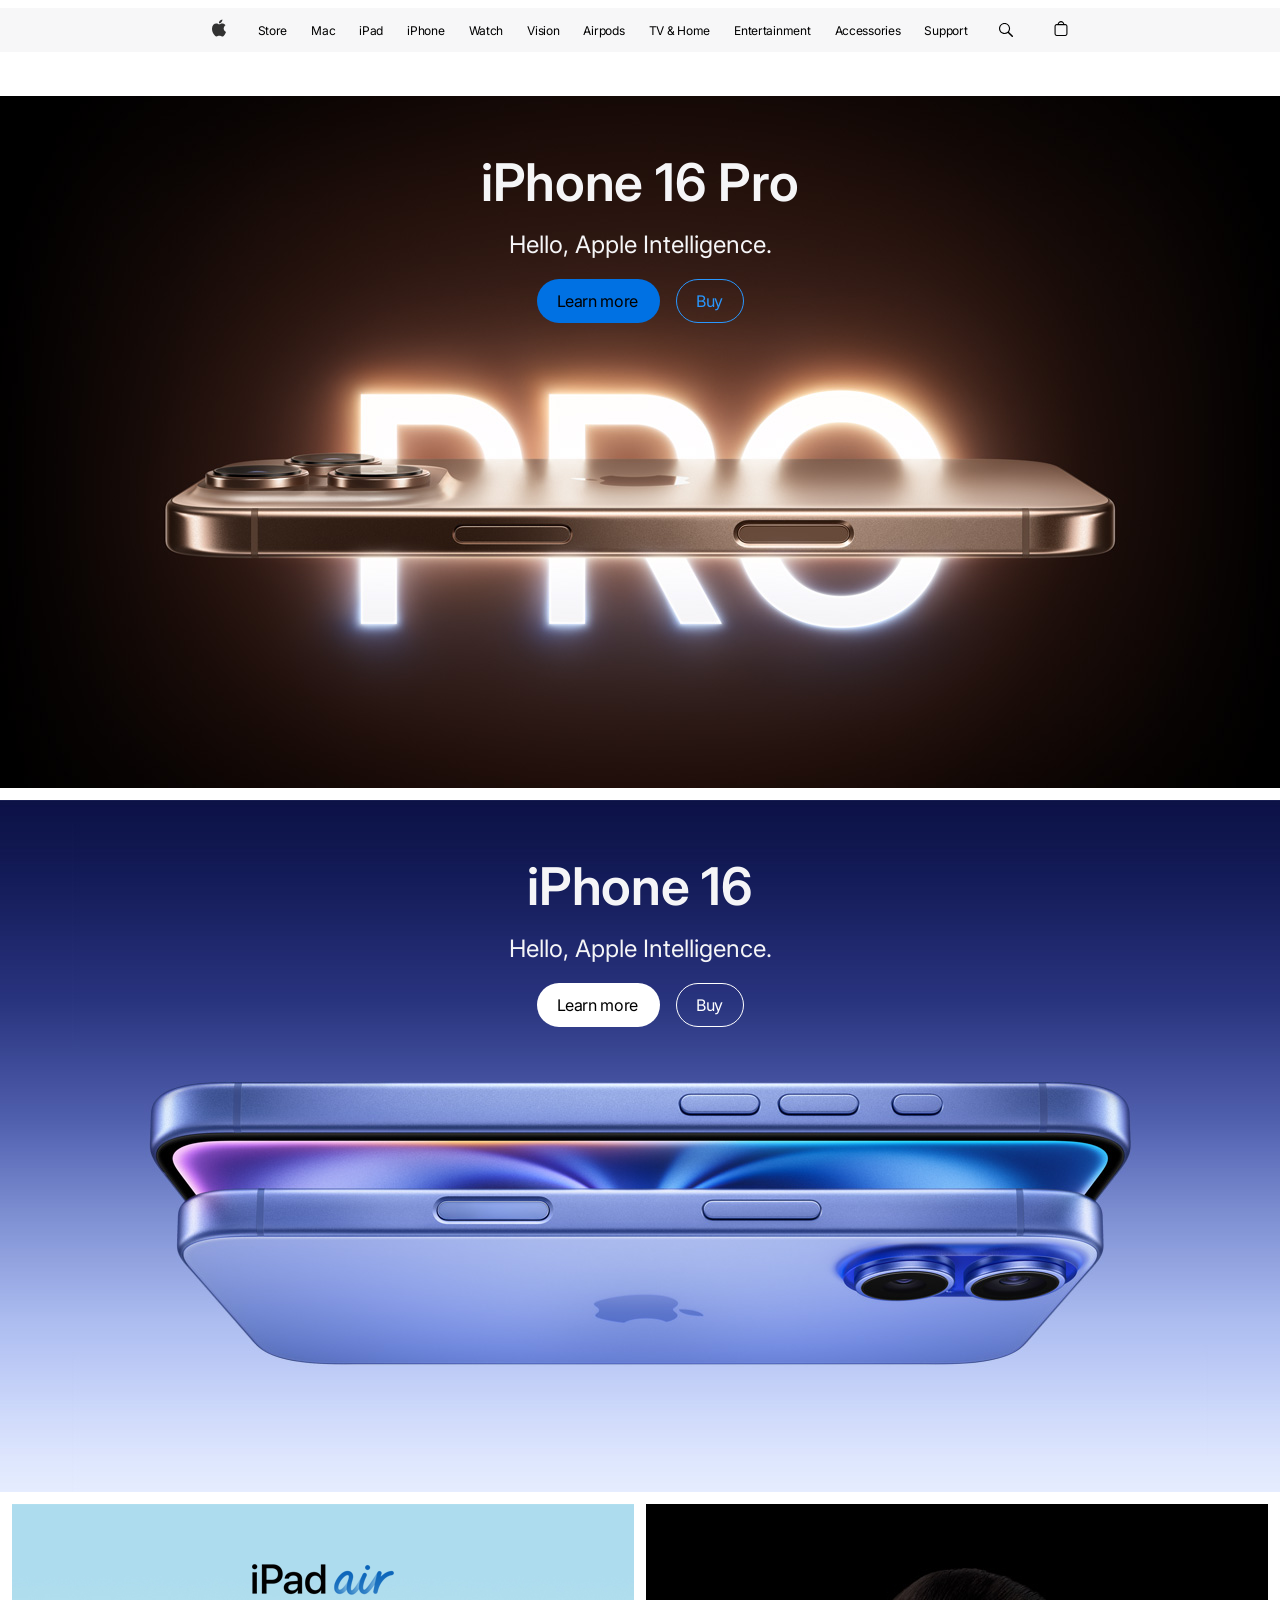
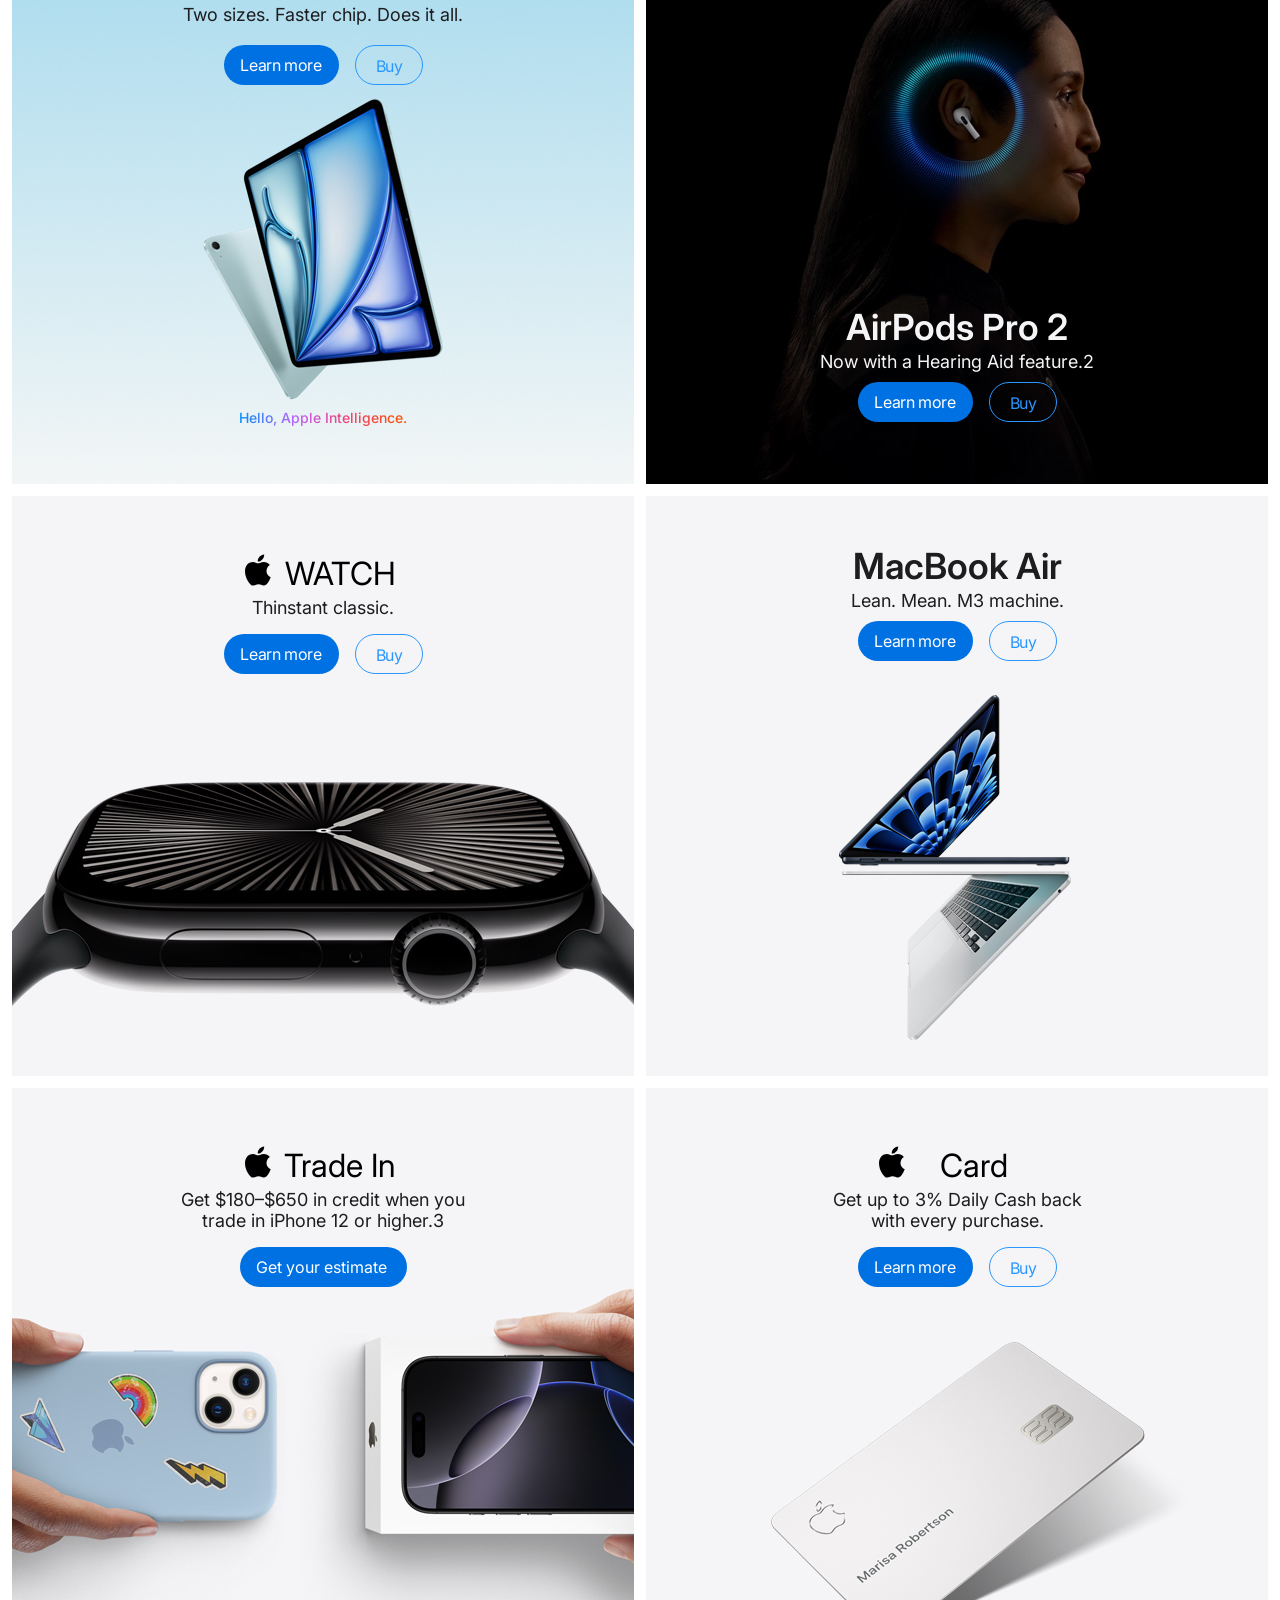
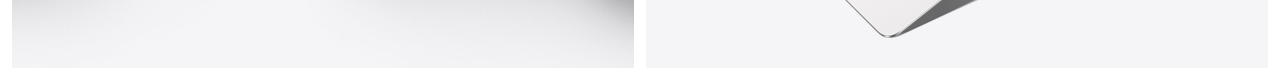
==== index.html @ c607c0bf "apple-part-done" ====
<!DOCTYPE html>
<html lang="en">
<head>
    <meta charset="UTF-8">
    <meta name="viewport" content="width=device-width, initial-scale=1.0">
    <link rel="stylesheet" href="index.css">
    <title>apple</title>
    
</head>
<body>
    <header class="header">
        <div class="apple_logo-container">
            <div class="apple_logo">
                <svg width="14" height="44" viewBox="0 0 13 16" fill="none" xmlns="http://www.w3.org/2000/svg">
<path d="M12.5589 5.4318C12.038 5.75071 11.6066 6.19655 11.3049 6.72761C11.0032 7.25867 10.8413 7.85759 10.8341 8.4683C10.8362 9.15565 11.0398 9.8273 11.4198 10.4001C11.7998 10.9728 12.3395 11.4215 12.972 11.6906C12.7226 12.4952 12.3536 13.2577 11.8772 13.9524C11.1956 14.9336 10.4829 15.9147 9.3985 15.9147C8.3141 15.9147 8.0352 15.2847 6.7855 15.2847C5.5668 15.2847 5.133 15.9354 4.1415 15.9354C3.15 15.9354 2.4581 15.0265 1.6628 13.9111C0.612269 12.3485 0.0349098 10.516 0 8.6335C0 5.5351 2.014 3.893 3.9969 3.893C5.0504 3.893 5.9283 4.5849 6.5893 4.5849C7.2193 4.5849 8.2005 3.8516 9.3985 3.8516C10.0145 3.83571 10.6249 3.97152 11.176 4.24708C11.7271 4.52264 12.202 4.92949 12.5589 5.4318ZM8.8305 2.54C9.3586 1.91876 9.65755 1.13513 9.6774 0.32C9.67829 0.212542 9.6679 0.105288 9.6464 0C8.73926 0.0886136 7.9004 0.520975 7.3019 1.2084C6.76871 1.80488 6.4585 2.56759 6.424 3.3669C6.4244 3.46411 6.43479 3.56102 6.455 3.6561C6.52652 3.66962 6.59912 3.67655 6.6719 3.6768C7.08997 3.64353 7.49692 3.5256 7.868 3.33018C8.23908 3.13475 8.56655 2.86591 8.8305 2.54Z" fill="black" fill-opacity="0.8"/>
</svg>  
            </div>
        </div>
        <div class="header_links">Store</div>
        <div class="header_links">Mac</div>
        <div class="header_links">iPad</div>
        <div class="header_links">iPhone</div>
        <div class="header_links">Watch</div>
        <div class="header_links">Vision</div>
        <div class="header_links">Airpods</div>
        <div class="header_links tv_and_home">TV & Home</div>
        <div class="header_links">Entertainment</div>
        <div class="header_links">Accessories</div>
        <div class="header_links">Support</div>
        <div class="search_bar-container">
            <svg viewBox="0 0 15 15" class="search-icon" xmlns="http://www.w3.org/2000/svg">
  <path 
    d="M13.848 12.752L9.978 8.882C10.679 7.953 11.1 6.801 11.1 5.55C11.1 2.49 8.611 0 5.55 0C2.49 0 0 2.49 0 5.55C0 8.611 2.49 11.1 5.55 11.1C6.801 11.1 7.953 10.679 8.882 9.978L12.752 13.848C12.903 13.999 13.102 14.076 13.3 14.076C13.498 14.076 13.696 14 13.848 13.848C14.151 13.545 14.151 13.055 13.848 12.752ZM1.1 5.55C1.1 3.096 3.097 1.1 5.55 1.1C8.004 1.1 10 3.097 10 5.55C10 8.003 8.004 10 5.55 10C3.096 10 1.1 8.004 1.1 5.55Z" 
    fill="currentColor"
  />
</svg>



        </div>
        <div class="shopping_bag-container">
            <svg viewBox="0 0 30 44" class="bag-icon" xmlns="http://www.w3.org/2000/svg">
  <path 
    d="M19.3538 16.0283H18.3333C18.2239 15.2173 17.8275 14.4723 17.2161 13.9284C16.6046 13.3845 15.8185 13.0776 15.0003 13.0635C14.182 13.0776 13.3959 13.3845 12.7845 13.9284C12.173 14.4723 11.7767 15.2173 11.6673 16.0283H10.6473C10.0861 16.0286 9.54793 16.2517 9.15102 16.6485C8.75411 17.0452 8.53086 17.5833 8.53027 18.1445V25.86C8.53078 26.4211 8.75388 26.9591 9.15062 27.356C9.54736 27.7528 10.0853 27.976 10.6465 27.9767H19.3535C19.9147 27.9762 20.4528 27.753 20.8497 27.3562C21.2466 26.9593 21.4698 26.4212 21.4703 25.86V18.1445C21.4697 17.5834 21.2465 17.0454 20.8497 16.6486C20.4529 16.2519 19.9149 16.0288 19.3538 16.0283ZM15.0003 14.1631C15.5277 14.1745 16.0354 14.3656 16.4395 14.7048C16.8435 15.0439 17.1198 15.5108 17.2225 16.0283H12.7781C12.8808 15.5108 13.157 15.0439 13.5611 14.7048C13.9652 14.3656 14.4729 14.1745 15.0003 14.1631ZM20.3703 25.86C20.37 26.1296 20.2628 26.388 20.0722 26.5787C19.8817 26.7693 19.6233 26.8767 19.3537 26.8771H10.6468C10.3772 26.8766 10.1188 26.7693 9.92828 26.5786C9.73773 26.388 9.63056 26.1295 9.63027 25.86V18.1445C9.63059 17.875 9.7378 17.6166 9.92838 17.426C10.119 17.2354 10.3774 17.1282 10.6469 17.1279H19.3539C19.6234 17.1282 19.8817 17.2355 20.0722 17.4261C20.2628 17.6166 20.37 17.875 20.3703 18.1445V25.86Z" 
    fill="currentColor"
  />
</svg>


        </div>
        
    </header>
    <div class="main">
        <div class="banner iphone16pro-container">
            <div class="iphone16pro"></div>
            <div class="iphone16pro_texts">
                <div class="iphone16pro-text1 phone">iPhone 16 Pro</div>
                <div class="iphone16pro-text2 hello">Hello, Apple Intelligence.</div>
                <div class="iphone16pro-buttons learn-buy">
                    <div class="iphone16pro-buttons-1 learn_more">Learn more</div>
                    <div class="iphone16pro-buttons-2 buy">Buy</div>
                </div>
            </div>
        </div>
        <div class="banner iphone16-container">
            <div class="iphone16pro"></div>
            <div class="iphone16pro_texts">
                <div class="iphone16-text1 phone">iPhone 16</div>
                <div class="iphone16-text2 hello">Hello, Apple Intelligence.</div>
                <div class="iphone16-buttons learn-buy">
                    <div class="iphone16-buttons-1 learn_more">Learn more</div>
                    <div class="iphone16-buttons-2 buy">Buy</div>
                </div>
            </div>
        </div>
        <div class="products-container">
            <div class="products ipad">
                <img src="ipad-air.png" alt="iPad-air-text" class="ipad_text_pic">
                <div class="ipad_text-1">Two sizes. Faster chip. Does it all.</div>
                <div class="button-container ipad-buttons">
                    <div class="learn_more-2">Learn more</div>
                    <div class="buy-2">Buy</div>
                </div>
                <div class="gradient-text">Hello, Apple Intelligence.</div>
            </div>
            <div class="products airpods">
                <div class="airpods-text-1">AirPods Pro 2</div>
                <div class="airpods-text-2">Now with a Hearing Aid feature.2</div>
                <div class="button-container airpods-buttons">
                    <div class="learn_more-2">Learn more</div>
                    <div class="buy-2">Buy</div>
                </div>
            </div>
            <div class="products watch">
                <div class="watch-text_box">
                    
                    <div class="apple-and-watch">
                        <svg viewBox="0 0 27 32" class="big-apple-icon" xmlns="http://www.w3.org/2000/svg">
  <path 
    d="M25.5137 10.9076C24.4555 11.548 23.579 12.4433 22.9662 13.5098C22.3534 14.5762 22.0243 15.7789 22.0097 17.0053C22.0139 18.3855 22.4276 19.7343 23.1996 20.8844C23.9716 22.0346 25.068 22.9357 26.3529 23.476C25.8463 25.0917 25.0965 26.6228 24.1288 28.0179C22.7441 29.9883 21.2963 31.9584 19.0933 31.9584C16.8903 31.9584 16.3237 30.6933 13.7849 30.6933C11.3091 30.6933 10.4278 32 8.41356 32C6.3993 32 4.99369 30.1748 3.37802 27.935C1.24384 24.7972 0.0709201 21.1174 0 17.337C0 11.1151 4.09149 7.81756 8.1198 7.81756C10.26 7.81756 12.0435 9.20697 13.3863 9.20697C14.6662 9.20697 16.6595 7.73443 19.0933 7.73443C20.3446 7.70252 21.5847 7.97524 22.7043 8.5286C23.824 9.08195 24.7887 9.89895 25.5137 10.9076ZM17.9394 5.10059C19.0122 3.85308 19.6195 2.27946 19.6599 0.642594C19.6617 0.426807 19.6406 0.211429 19.5969 0C17.754 0.177946 16.0499 1.04617 14.834 2.4266C13.7508 3.6244 13.1206 5.156 13.0505 6.7611C13.0513 6.9563 13.0724 7.1509 13.1135 7.34184C13.2588 7.36899 13.4063 7.3829 13.5541 7.38341C14.4035 7.31661 15.2302 7.07979 15.984 6.68736C16.7379 6.29492 17.4031 5.75506 17.9394 5.10059Z" 
    fill="currentColor"
  />
</svg>
                        <div class="big-watch-text">WATCH</div>
                    </div>
                    <div class="watch-text"></div>
                    <div class="ipad_text-1 watch-text-thinstant">Thinstant classic.</div>
                    <div class="button-container watch-buttons">
                        <div class="learn_more-2">Learn more</div>
                        <div class="buy-2">Buy</div>
                    </div>
                </div>
            </div>
            <div class="products mac">
                <div class="mac-big-text">MacBook Air</div>
                <div class="ipad_text-1 mac-text-lean">Lean. Mean. M3 machine.</div>
                <div class="button-container mac-buttons">
                    <div class="learn_more-2">Learn more</div>
                    <div class="buy-2">Buy</div>
                </div>
            </div>
            <div class="products trade">

                <div class="apple-and-watch tradein-logotext-margin">
                    <svg viewBox="0 0 27 32" class="big-apple-icon" xmlns="http://www.w3.org/2000/svg">
  <path 
    d="M25.5137 10.9076C24.4555 11.548 23.579 12.4433 22.9662 13.5098C22.3534 14.5762 22.0243 15.7789 22.0097 17.0053C22.0139 18.3855 22.4276 19.7343 23.1996 20.8844C23.9716 22.0346 25.068 22.9357 26.3529 23.476C25.8463 25.0917 25.0965 26.6228 24.1288 28.0179C22.7441 29.9883 21.2963 31.9584 19.0933 31.9584C16.8903 31.9584 16.3237 30.6933 13.7849 30.6933C11.3091 30.6933 10.4278 32 8.41356 32C6.3993 32 4.99369 30.1748 3.37802 27.935C1.24384 24.7972 0.0709201 21.1174 0 17.337C0 11.1151 4.09149 7.81756 8.1198 7.81756C10.26 7.81756 12.0435 9.20697 13.3863 9.20697C14.6662 9.20697 16.6595 7.73443 19.0933 7.73443C20.3446 7.70252 21.5847 7.97524 22.7043 8.5286C23.824 9.08195 24.7887 9.89895 25.5137 10.9076ZM17.9394 5.10059C19.0122 3.85308 19.6195 2.27946 19.6599 0.642594C19.6617 0.426807 19.6406 0.211429 19.5969 0C17.754 0.177946 16.0499 1.04617 14.834 2.4266C13.7508 3.6244 13.1206 5.156 13.0505 6.7611C13.0513 6.9563 13.0724 7.1509 13.1135 7.34184C13.2588 7.36899 13.4063 7.3829 13.5541 7.38341C14.4035 7.31661 15.2302 7.07979 15.984 6.68736C16.7379 6.29492 17.4031 5.75506 17.9394 5.10059Z" 
    fill="currentColor"
  />
</svg>
                    <div class="big-watch-text">Trade In</div>
                </div>
                <div class="ipad_text-1 trade-text-margin">Get $180–$650 in credit when you trade in iPhone 12 or higher.3</div>
                <div class="trade-button">Get your estimate</div>
            </div>
            <div class="products card">

                <div class="apple-and-watch card-logotext-margin">
                    <svg viewBox="0 0 27 32" class="big-apple-icon" xmlns="http://www.w3.org/2000/svg">
  <path 
    d="M25.5137 10.9076C24.4555 11.548 23.579 12.4433 22.9662 13.5098C22.3534 14.5762 22.0243 15.7789 22.0097 17.0053C22.0139 18.3855 22.4276 19.7343 23.1996 20.8844C23.9716 22.0346 25.068 22.9357 26.3529 23.476C25.8463 25.0917 25.0965 26.6228 24.1288 28.0179C22.7441 29.9883 21.2963 31.9584 19.0933 31.9584C16.8903 31.9584 16.3237 30.6933 13.7849 30.6933C11.3091 30.6933 10.4278 32 8.41356 32C6.3993 32 4.99369 30.1748 3.37802 27.935C1.24384 24.7972 0.0709201 21.1174 0 17.337C0 11.1151 4.09149 7.81756 8.1198 7.81756C10.26 7.81756 12.0435 9.20697 13.3863 9.20697C14.6662 9.20697 16.6595 7.73443 19.0933 7.73443C20.3446 7.70252 21.5847 7.97524 22.7043 8.5286C23.824 9.08195 24.7887 9.89895 25.5137 10.9076ZM17.9394 5.10059C19.0122 3.85308 19.6195 2.27946 19.6599 0.642594C19.6617 0.426807 19.6406 0.211429 19.5969 0C17.754 0.177946 16.0499 1.04617 14.834 2.4266C13.7508 3.6244 13.1206 5.156 13.0505 6.7611C13.0513 6.9563 13.0724 7.1509 13.1135 7.34184C13.2588 7.36899 13.4063 7.3829 13.5541 7.38341C14.4035 7.31661 15.2302 7.07979 15.984 6.68736C16.7379 6.29492 17.4031 5.75506 17.9394 5.10059Z" 
    fill="currentColor"
  />
</svg>
                    <div class="big-watch-text">Card</div>
                </div>

                <div class="ipad_text-1 card-text-margin">Get up to 3% Daily Cash back
with every purchase.</div>
                
                <div class="button-container card-buttons">
                    <div class="learn_more-2">Learn more</div>
                    <div class="buy-2">Buy</div>
                </div>


            </div>
        <div>
    </div>


                
                
</body>
---- index.css ----
@import url('https://fonts.googleapis.com/css2?family=Inter:ital,opsz,wght@0,14..32,100..900;1,14..32,100..900&display=swap');

*{
    margin: 0;
    padding: 0;
    box-sizing: border-box;
}
body{
    display: flex;
    flex-direction: column;
    background-color: white;
}
.header{
    display: flex;
    align-items: center;
    justify-content: center;
    width: 100%;
    height: 44px;
    gap: 24px;
    margin-top: 8px;
    background-color: #F5F5F7CC;
}
.header_links{
    width: fit-content;
    height: fit-content;
    font-family: "Inter", sans-serif;
    font-weight: 400;
    font-size: 12px;
    letter-spacing: -0.28px;
    color: black;
}
.apple_logo-container{
    display: flex;
    justify-content: center;
    width: 30px;
}
.tv_and_home{
    min-width: 61.61px;
}
.search_bar-container{
    display: flex;
    align-items: center;
    justify-content: center;
    width: 31px;
    height: 44px;
}
.bag-icon{
  width: 30px;
  height: 44px;
  color: #000000; 
}
.shopping_bag-container{
    width: 30px;
    height: 44px;
}
.search-icon{
    width: 15px;
    height: 15px;
}
.main{
    display: flex;
    flex-direction: column;
    width: 100%;
    height: fit-content;
    margin-top: 44px;
    gap: 12px;
}
.banner{
    display: flex;
    justify-content: center;
    width: 100%;
    height: 692px;
    background-repeat: no-repeat;
    background-size: cover;
    background-position: center;
}
.iphone16pro-container{

    background-image: url(iphone16pro.jpg);
}
.iphone16-container{
    background-image: url(iphone16.jpg);
}
.iphone16pro_texts{
    display: flex;
    flex-direction: column;
    align-items: center;
    width: 405px;
    height: fit-content;
    margin-top: 55px;
    z-index: 3;
}
.phone{
    font-family: "Inter", sans-serif;
    font-weight: 600;
    font-size: 52px;
    letter-spacing: -0.28px;
    color: #F5F5F7;
    margin-bottom: 16px;
}
.hello{
    font-family: "Inter", sans-serif;
    font-weight: 400;
    font-size: 24px;
    color: #F5F5F7;
    margin-bottom: 20px;
}
.learn-buy{
    display: flex;
    align-items: center;
    justify-content: center;
    gap: 16px;
}
.learn_more{
    display: flex;
    width: 123px;
    height: 44px;
    border-radius: 999px;
    padding: 12px 20px;
    font-family: "Inter", sans-serif;
    font-weight: 400;
    font-size: 16px;
    letter-spacing: -0.37px;
}
.iphone16pro-buttons-1{
    background-color: #0071E3;
    color: #000000;
}
.iphone16-buttons-1{
    background-color: #FFFFFF;
    color: #000000;
}
.buy{
    display: flex;
    justify-content: center;
    align-items: center;
    width: 68px;
    height: 44px;
    border-radius: 999px;
    padding: 12px 20px;
    font-family: "Inter", sans-serif;
    font-weight: 400;
    font-size: 16px;
    letter-spacing: -0.37px;
}
.iphone16pro-buttons-2{
    border: 1px solid #2997FF;
    color: #2997FF;
}
.iphone16-buttons-2{
    border: 1px solid #FFFFFF;
    color: #FFFFFF;
}
.products-container{
    display: grid;
    grid-template-columns: repeat(2, 1fr);
    width: 100%;
    padding: 0px 12px;
    gap: 12px;
}
.products{
    display: flex;
    text-align: center;
    flex-direction: column;
    align-items: center;
    overflow: hidden;
    min-height: 580px;
}
.button-container{
    display: flex;
    width: fit-content;
    height: fit-content;
    gap: 16px;
}
.learn_more-2{
    width: 115px;
    height: 40px;
    border-radius: 999px;
    padding: 10px 16px;
    background-color: #0071E3;
    font-family: "Inter", sans-serif;
    font-weight: 400;
    font-size: 16px;
    letter-spacing: -0.37px;
    color: #FFFFFF;
}
.buy-2{
    width: 68px;
    height: 40px;
    border-radius: 999px;
    padding: 10px 20px;
    border: 1px solid #2997FF;
    font-family: "Inter", sans-serif;
    font-weight: 400;
    font-size: 16px;
    letter-spacing: -0.37px;
    color: #2997FF;
}
.ipad_text_pic{
    width: fit-content;
    height: 33px;
    margin-top: 58px;
}
.ipad_text-1{
    font-family: "Inter", sans-serif;
    font-weight: 400;
    font-size: 18px;
    color: #1D1D1F;
    margin-top: 9px;
}
.ipad-buttons{
    margin-top: 20px;
}
.gradient-text{
    margin-top: 324px;
    font-family: "Inter", sans-serif;
    font-weight: 500;
    font-size: 14px;
    background: linear-gradient(to right, #0090F7, #BA62FC, #F2416B, #F55600);
    background-clip: text;
    color: transparent;
}
.airpods-text-1{
    font-family: "Inter", sans-serif;
    font-weight: 600;
    font-size: 36px;
    color: #F5F5F7;
    margin-top: 401px;
}
.airpods-text-2{
    font-family: "Inter", sans-serif;
    font-weight: 400;
    font-size: 18px;
    color: #F5F5F7;
    margin-top: 2px;
}
.airpods-buttons{
    margin-top: 10px;
}
.watch-text_box{
    display: flex;
    align-items: center;
    flex-direction: column;
    margin-top: 58px;
}
.apple-and-watch{
    display: flex;
    justify-content: center;
    gap: 8px;
}
.big-apple-icon{
    width: 26.35px;
    height: 32px;
}
.big-watch-text{
    font-family: "Inter", sans-serif;
    width: 121px;
    height: 39px;
    font-weight: 700px;
    font-size: 32px;
    color: #000000;
}
.watch-text-thinstant{
    margin-top: 4px;
}
.watch-buttons{
    margin-top: 16px;
}
.mac-big-text{
    font-family: "Inter", sans-serif;
    font-weight: 600;
    font-size: 36px;
    color: #1D1D1F;
    margin-top: 48px;
}
.mac-text-lean{
    margin-top: 2px;
}
.mac-buttons{
    margin-top: 10px;
}
.tradein-logotext-margin{
    margin-top: 58.42px;
}
.trade-text-margin{
    margin-top: 4px;
    max-width: 322px;
}
.trade-button{
    margin-top: 16px;
    display: flex;
    width: 167px;
    height: 40px;
    border-radius: 999px;
    padding: 10px 16px;
    background-color: #0071E3;
    font-family: "Inter", sans-serif;
    font-weight: 400;
    font-size: 16px;
    color: #FFFFFF;
}
.card-logotext-margin{
    margin-top: 58px;
}
.card-text-margin{
    margin-top: 4px;
    max-width: 280px;
}
.card-buttons{
    margin-top: 16px;
}
.ipad{
    background-image: url(ipad-backgroud.jpg);
    background-repeat: no-repeat;
    background-size: cover;
    background-position: center;
}
.airpods{
    background-image: url(airpods.jpg);
    background-repeat: no-repeat;
    background-size: cover;
    background-position: center;
}
.watch{
    background-image: url(watch.jpg);
    background-repeat: no-repeat;
    background-size: cover;
    background-position: center;
}
.mac{
    background-image: url(macbook.jpg);
    background-repeat: no-repeat;
    background-size: cover;
    background-position: center;
}
.trade{

    background-image: url(trade.jpg);
    background-repeat: no-repeat;
    background-size: cover;
    background-position: center;
}
.card{
    background-image: url(card.jpg);
    background-repeat: no-repeat;
    background-size: cover;
    background-position: center;
}
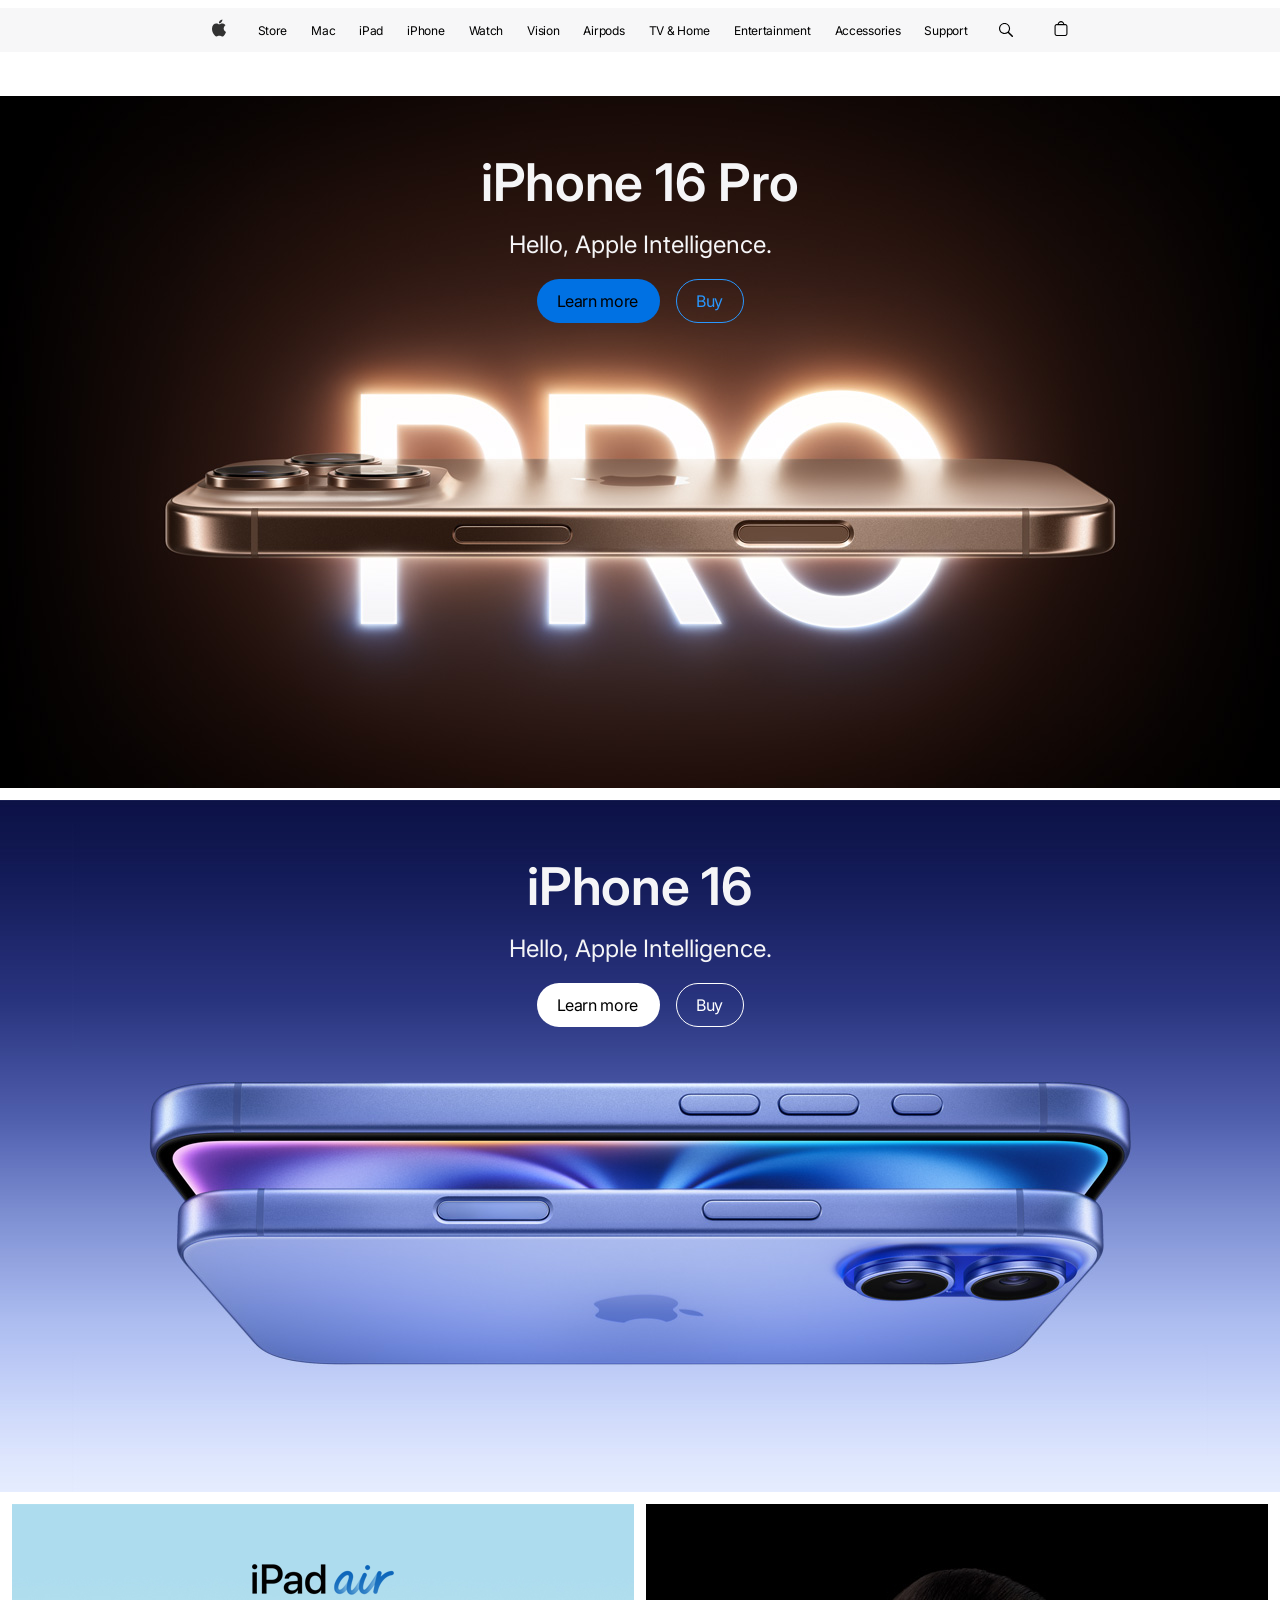
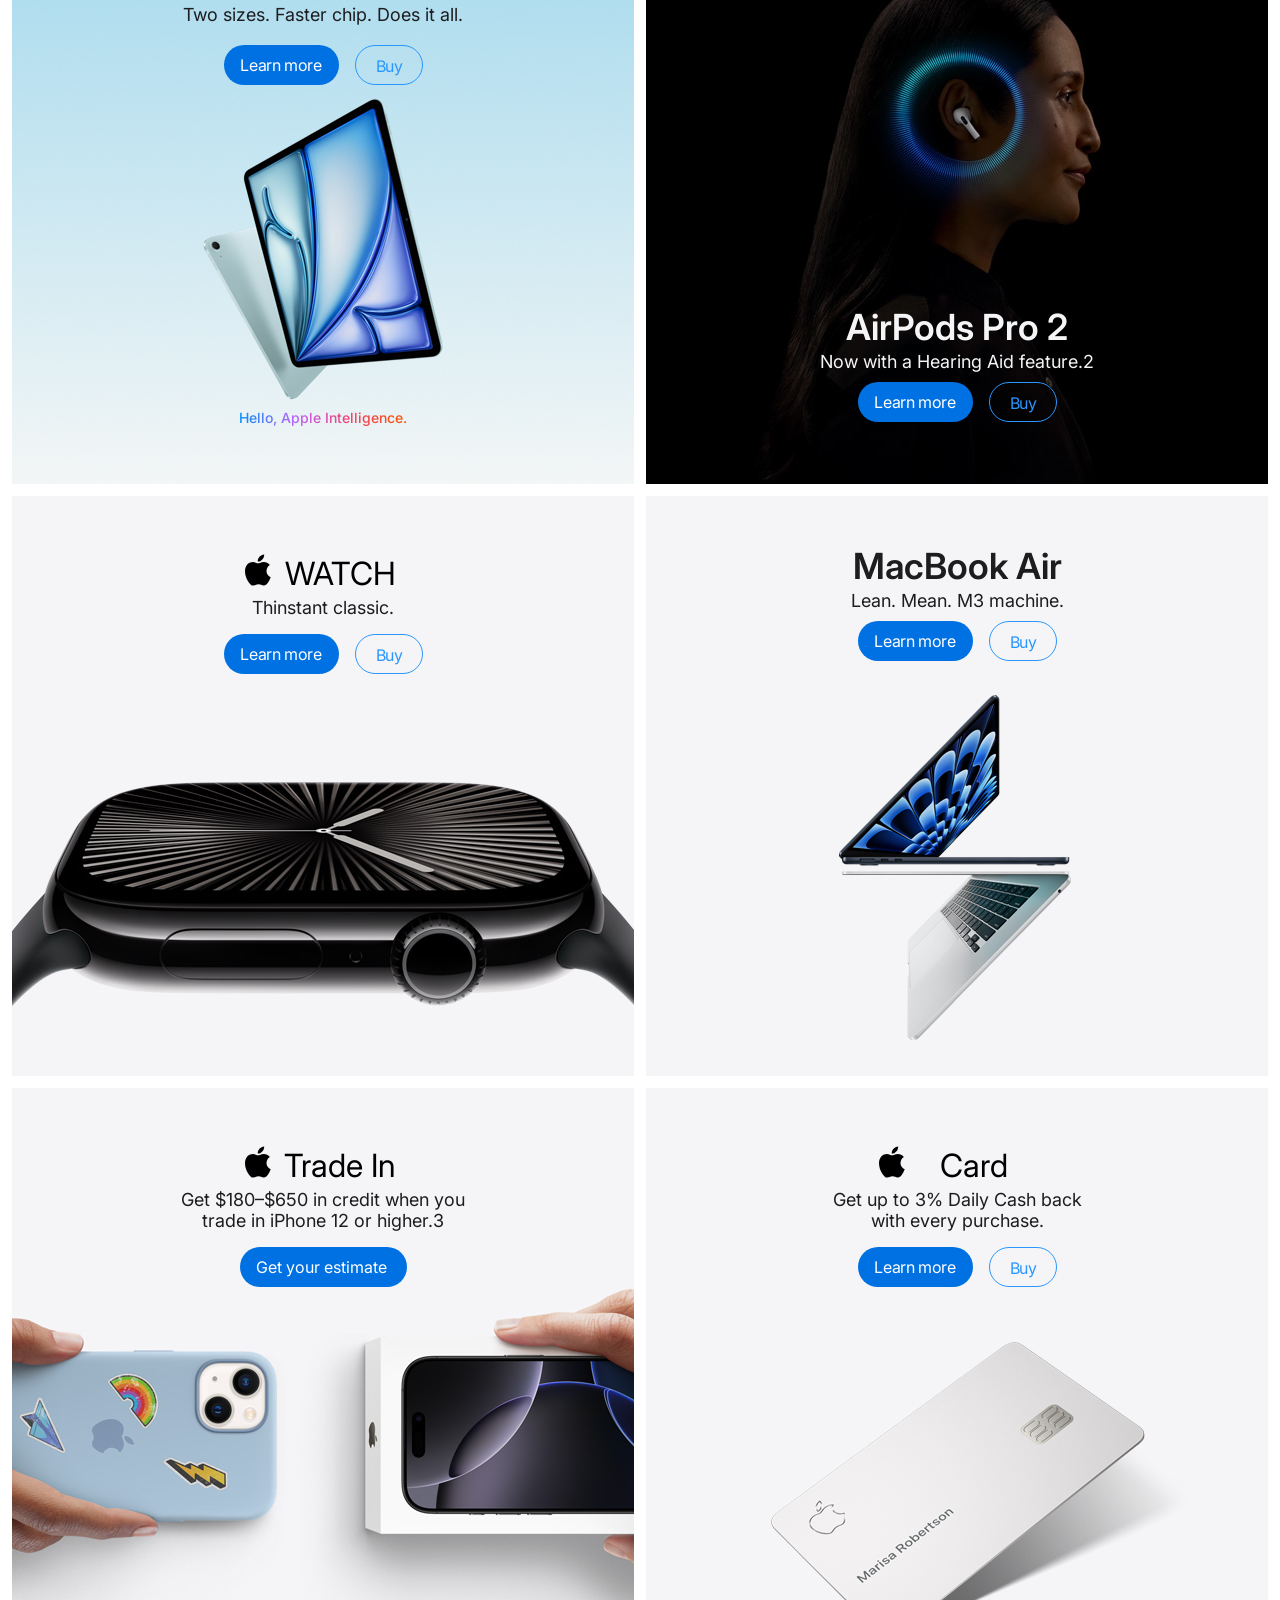
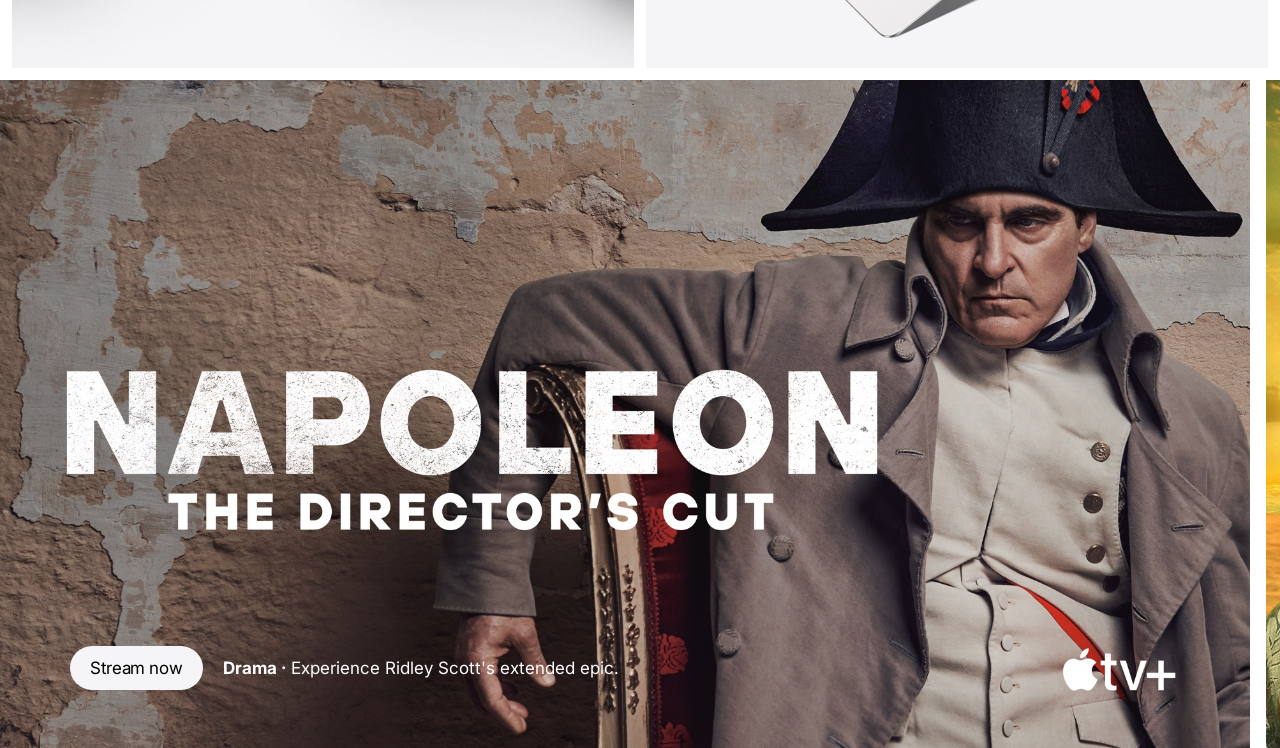
==== commit 09e98461: "apple" ====
--- a/index.html
+++ b/index.html
@@ -155,10 +155,95 @@
 
 
             </div>
-        <div>
-    </div>
-
-
-                
+        </div>
+
+
+
+        <div class="carousels-container">
+            <div class="carousels-1">
+                <div class="carousel-1-container">
+                    <div class="img-items img_1">
+                        <div class="steam-text-container">
+                            <div class="steam_now-button">Stream now</div>
+                            <div class="steam-text1"><span>Drama ·</span> Experience Ridley Scott's extended epic.</div>
+                        </div>
+                    </div>
+                    <div class="img-items img_2">
+                        <div class="steam-text-container">
+                            <div class="steam_now-button">Stream now</div>
+                            <div class="steam-text1"><span>Comedy ·</span> The shady side of paradise.</div>
+                        </div>
+                    </div>
+                    <div class="img-items img_3">
+                        <div class="steam-text-container">
+                            <div class="steam_now-button">Stream now</div>
+                            <div class="steam-text1"><span>Action ·</span> Worst. Heist. Ever.</div>
+                        </div>
+                    </div>
+                    <div class="img-items img_4">
+                        <div class="steam-text-container">
+                            <div class="steam_now-button">Stream now</div>
+                            <div class="steam-text1"><span>Documentary ·</span> All that glitters isn't gold.</div>
+                        </div>
+                    </div>
+                    <div class="img-items img_5">
+                        <div class="steam-text-container">
+                            <div class="steam_now-button">Stream now</div>
+                            <div class="steam-text1"><span>Sport ·</span> Watch Messi, every club, and every match--live.</div>
+                        </div>
+                    </div>
+                    <div class="img-items img_6">
+                        <div class="steam-text-container">
+                            <div class="steam_now-button">Stream now</div>
+                            <div class="steam-text1"><span>Crime ·</span> Presume nothing.</div>
+                        </div>
+                    </div>
+                    <div class="img-items img_7">
+                        <div class="steam-text-container">
+                            <div class="steam_now-button">Stream now</div>
+                            <div class="steam-text1"><span>Drama ·</span> New season.</div>
+                        </div>
+                    </div>
+                    <div class="img-items img_8">
+                        <div class="steam-text-container">
+                            <div class="steam_now-button">Stream now</div>
+                            <div class="steam-text1"><span>live ·</span> Live MLB games, every Friday.</div>
+                        </div>
+                    </div>
+                    <div class="img-items img_9">
+                        <div class="steam-text-container">
+                            <div class="steam_now-button">Stream now</div>
+                            <div class="steam-text1"><span>Thriller ·</span> Natalie Portman and Moses Ingram star in a visionary noir thriller.</div>
+                        </div>
+                    </div>
+                    <div class="img-items img_10">
+                        <div class="steam-text-container">
+                            <div class="steam_now-button">Stream now</div>
+                            <div class="steam-text1"><span>Drama ·</span> 16 Emmy® Nominations Including Best Drama</div>
+                        </div>
+                    </div>
+                </div>
+            </div>
+
+            <div class="carousels-tablist"></div>
+
+            <div class="carousels-2">
+                <div class="carousel-2-container">
+                    <div class="img-items-2"></div>
+                    <div class="img-items-2"></div>
+                    <div class="img-items-2"></div>
+                    <div class="img-items-2"></div>
+                    <div class="img-items-2"></div>
+                    <div class="img-items-2"></div>
+                    <div class="img-items-2"></div>
+                    <div class="img-items-2"></div>
+                    <div class="img-items-2"></div>
+                    <div class="img-items-2"></div>
+                </div>
+            </div>
+        </div>
+
+    </div>        
                 
 </body>
+
--- a/index.css
+++ b/index.css
@@ -346,3 +346,75 @@
     background-size: cover;
     background-position: center;
 }
+
+ .carousel-1-container{
+    display: flex;
+    gap: 16px;
+ }
+.img-items{
+    display: flex;
+    align-items: end;
+    width: 1250px;
+    height: 668px;
+    flex-shrink: 0;
+    background-repeat: no-repeat;
+    background-size: cover;
+    background-position: center;
+}
+.img_1{
+    background-image: url(napoleon.jpg);
+}
+.img_2{
+    background-image: url(bad-monkey.jpg);
+}
+.img_3{
+    background-image: url(instigators.jpg);
+}
+.img_4{
+    background-image: url(k-pop-idols.jpg);
+}
+.img_5{
+    background-image: url(season-pass.jpg);
+}
+.img_6{
+    background-image: url(pressumed-innocent.jpg);
+}
+.img_7{
+    background-image: url(pachinko.jpg);
+}
+.img_8{
+    background-image: url(baseball.jpg);
+}
+.img_9{
+    background-image: url(lady-in-the-lake.jpg);
+}
+.img_10{
+    background-image: url(morning-show.jpg);
+}
+.steam-text-container{
+    display: flex;
+    align-items: center;
+    gap: 20px;
+    margin: 0px 0px 58px 70px;
+}
+.steam_now-button{
+    width: 133px;
+    height: 44px;
+    border-radius: 999px;
+    padding: 12px 20px;
+    background-color: #F5F5F7;
+    font-family: "Inter", sans-serif;
+    font-weight: 400;
+    font-size: 17px;
+    letter-spacing: -0.37px;
+    color: #000000;
+}
+.steam-text1{
+    font-family: "Inter", sans-serif;
+    font-weight: 400;
+    font-size: 17px;
+    color: #FFFFFF;
+}
+span{
+    font-weight: 700;
+}
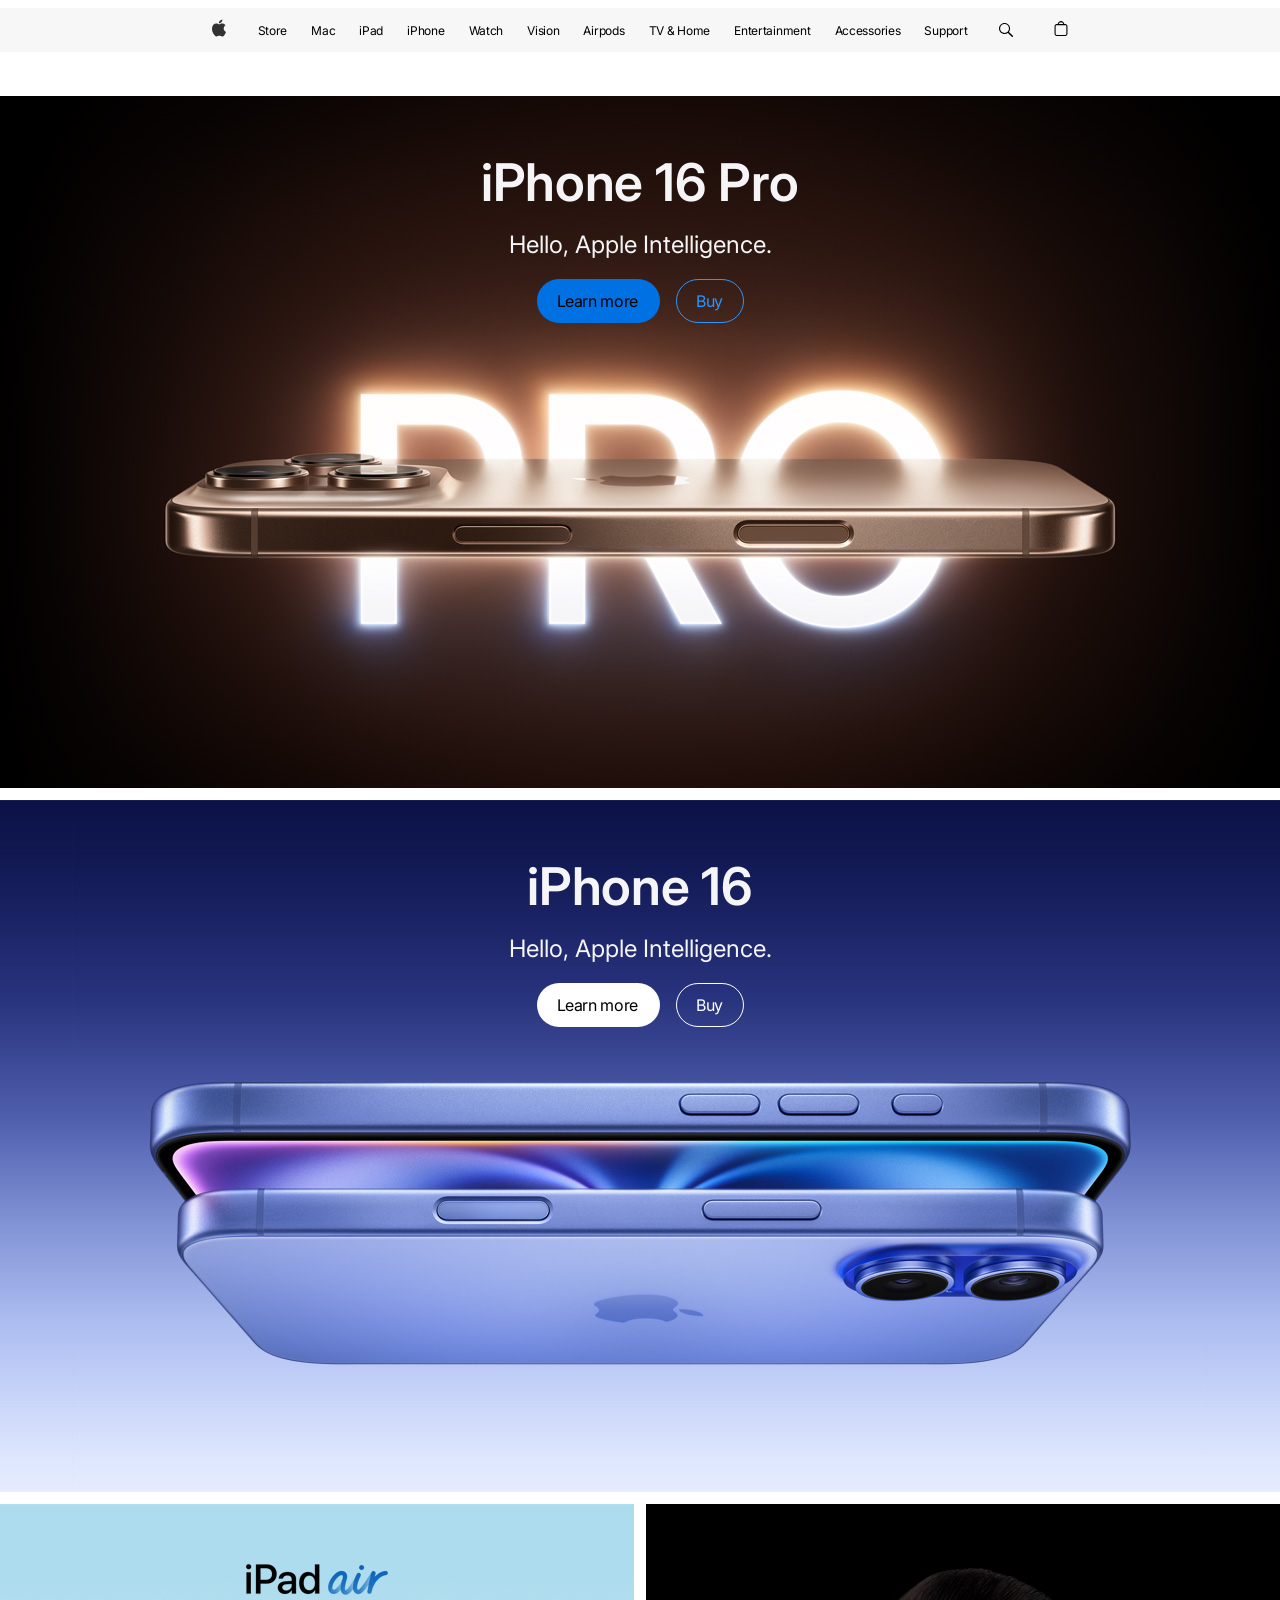
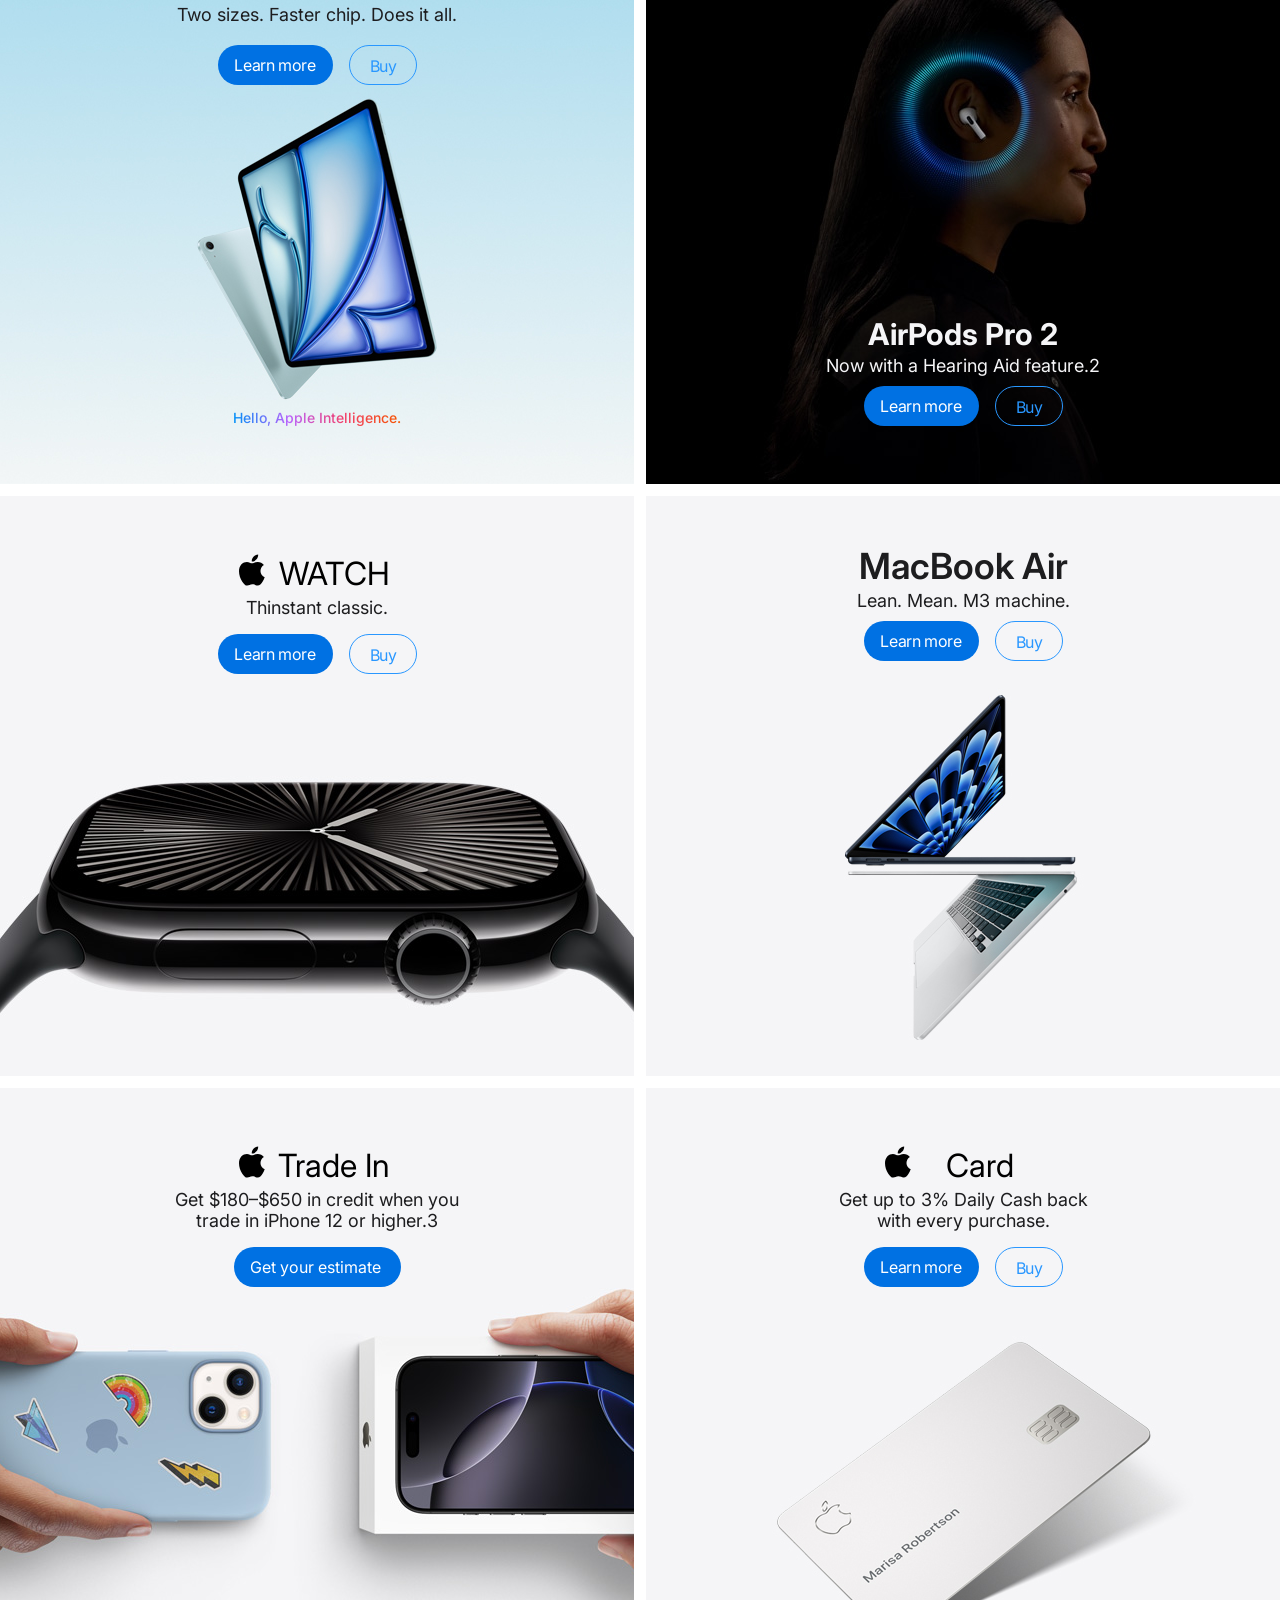
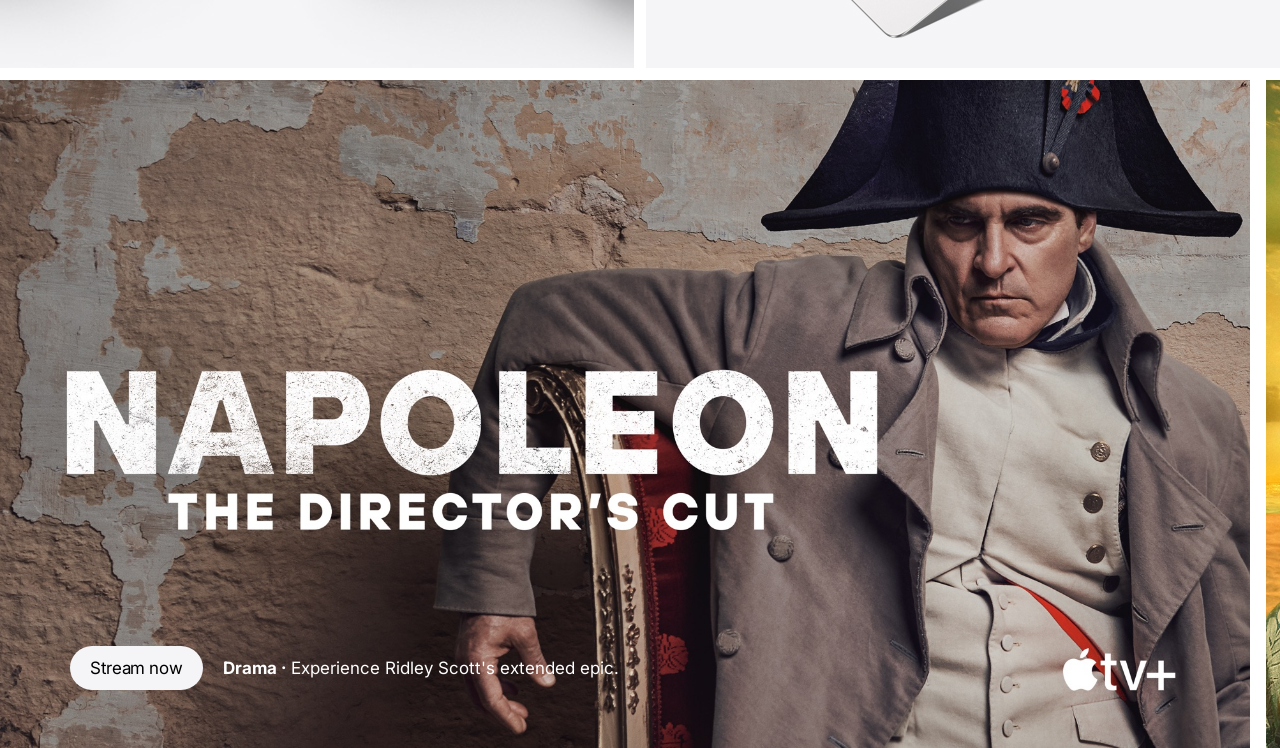
==== commit 44125089: "4dh" ====
--- a/index.html
+++ b/index.html
@@ -1,249 +1,410 @@
-<!DOCTYPE html>
+<!doctype html>
 <html lang="en">
-<head>
-    <meta charset="UTF-8">
-    <meta name="viewport" content="width=device-width, initial-scale=1.0">
-    <link rel="stylesheet" href="index.css">
+  <head>
+    <meta charset="UTF-8" />
+    <meta name="viewport" content="width=device-width, initial-scale=1.0" />
+    <link rel="stylesheet" href="index.css" />
     <title>apple</title>
-    
-</head>
-<body>
+  </head>
+  <body>
     <header class="header">
-        <div class="apple_logo-container">
-            <div class="apple_logo">
-                <svg width="14" height="44" viewBox="0 0 13 16" fill="none" xmlns="http://www.w3.org/2000/svg">
-<path d="M12.5589 5.4318C12.038 5.75071 11.6066 6.19655 11.3049 6.72761C11.0032 7.25867 10.8413 7.85759 10.8341 8.4683C10.8362 9.15565 11.0398 9.8273 11.4198 10.4001C11.7998 10.9728 12.3395 11.4215 12.972 11.6906C12.7226 12.4952 12.3536 13.2577 11.8772 13.9524C11.1956 14.9336 10.4829 15.9147 9.3985 15.9147C8.3141 15.9147 8.0352 15.2847 6.7855 15.2847C5.5668 15.2847 5.133 15.9354 4.1415 15.9354C3.15 15.9354 2.4581 15.0265 1.6628 13.9111C0.612269 12.3485 0.0349098 10.516 0 8.6335C0 5.5351 2.014 3.893 3.9969 3.893C5.0504 3.893 5.9283 4.5849 6.5893 4.5849C7.2193 4.5849 8.2005 3.8516 9.3985 3.8516C10.0145 3.83571 10.6249 3.97152 11.176 4.24708C11.7271 4.52264 12.202 4.92949 12.5589 5.4318ZM8.8305 2.54C9.3586 1.91876 9.65755 1.13513 9.6774 0.32C9.67829 0.212542 9.6679 0.105288 9.6464 0C8.73926 0.0886136 7.9004 0.520975 7.3019 1.2084C6.76871 1.80488 6.4585 2.56759 6.424 3.3669C6.4244 3.46411 6.43479 3.56102 6.455 3.6561C6.52652 3.66962 6.59912 3.67655 6.6719 3.6768C7.08997 3.64353 7.49692 3.5256 7.868 3.33018C8.23908 3.13475 8.56655 2.86591 8.8305 2.54Z" fill="black" fill-opacity="0.8"/>
-</svg>  
-            </div>
-        </div>
-        <div class="header_links">Store</div>
-        <div class="header_links">Mac</div>
-        <div class="header_links">iPad</div>
-        <div class="header_links">iPhone</div>
-        <div class="header_links">Watch</div>
-        <div class="header_links">Vision</div>
-        <div class="header_links">Airpods</div>
-        <div class="header_links tv_and_home">TV & Home</div>
-        <div class="header_links">Entertainment</div>
-        <div class="header_links">Accessories</div>
-        <div class="header_links">Support</div>
-        <div class="search_bar-container">
-            <svg viewBox="0 0 15 15" class="search-icon" xmlns="http://www.w3.org/2000/svg">
-  <path 
-    d="M13.848 12.752L9.978 8.882C10.679 7.953 11.1 6.801 11.1 5.55C11.1 2.49 8.611 0 5.55 0C2.49 0 0 2.49 0 5.55C0 8.611 2.49 11.1 5.55 11.1C6.801 11.1 7.953 10.679 8.882 9.978L12.752 13.848C12.903 13.999 13.102 14.076 13.3 14.076C13.498 14.076 13.696 14 13.848 13.848C14.151 13.545 14.151 13.055 13.848 12.752ZM1.1 5.55C1.1 3.096 3.097 1.1 5.55 1.1C8.004 1.1 10 3.097 10 5.55C10 8.003 8.004 10 5.55 10C3.096 10 1.1 8.004 1.1 5.55Z" 
-    fill="currentColor"
-  />
-</svg>
-
-
-
-        </div>
-        <div class="shopping_bag-container">
-            <svg viewBox="0 0 30 44" class="bag-icon" xmlns="http://www.w3.org/2000/svg">
-  <path 
-    d="M19.3538 16.0283H18.3333C18.2239 15.2173 17.8275 14.4723 17.2161 13.9284C16.6046 13.3845 15.8185 13.0776 15.0003 13.0635C14.182 13.0776 13.3959 13.3845 12.7845 13.9284C12.173 14.4723 11.7767 15.2173 11.6673 16.0283H10.6473C10.0861 16.0286 9.54793 16.2517 9.15102 16.6485C8.75411 17.0452 8.53086 17.5833 8.53027 18.1445V25.86C8.53078 26.4211 8.75388 26.9591 9.15062 27.356C9.54736 27.7528 10.0853 27.976 10.6465 27.9767H19.3535C19.9147 27.9762 20.4528 27.753 20.8497 27.3562C21.2466 26.9593 21.4698 26.4212 21.4703 25.86V18.1445C21.4697 17.5834 21.2465 17.0454 20.8497 16.6486C20.4529 16.2519 19.9149 16.0288 19.3538 16.0283ZM15.0003 14.1631C15.5277 14.1745 16.0354 14.3656 16.4395 14.7048C16.8435 15.0439 17.1198 15.5108 17.2225 16.0283H12.7781C12.8808 15.5108 13.157 15.0439 13.5611 14.7048C13.9652 14.3656 14.4729 14.1745 15.0003 14.1631ZM20.3703 25.86C20.37 26.1296 20.2628 26.388 20.0722 26.5787C19.8817 26.7693 19.6233 26.8767 19.3537 26.8771H10.6468C10.3772 26.8766 10.1188 26.7693 9.92828 26.5786C9.73773 26.388 9.63056 26.1295 9.63027 25.86V18.1445C9.63059 17.875 9.7378 17.6166 9.92838 17.426C10.119 17.2354 10.3774 17.1282 10.6469 17.1279H19.3539C19.6234 17.1282 19.8817 17.2355 20.0722 17.4261C20.2628 17.6166 20.37 17.875 20.3703 18.1445V25.86Z" 
-    fill="currentColor"
-  />
-</svg>
-
-
-        </div>
-        
+      <div class="apple_logo-container">
+        <div class="apple_logo">
+          <svg
+            width="14"
+            height="44"
+            viewBox="0 0 13 16"
+            fill="none"
+            xmlns="http://www.w3.org/2000/svg"
+          >
+            <path
+              d="M12.5589 5.4318C12.038 5.75071 11.6066 6.19655 11.3049 6.72761C11.0032 7.25867 10.8413 7.85759 10.8341 8.4683C10.8362 9.15565 11.0398 9.8273 11.4198 10.4001C11.7998 10.9728 12.3395 11.4215 12.972 11.6906C12.7226 12.4952 12.3536 13.2577 11.8772 13.9524C11.1956 14.9336 10.4829 15.9147 9.3985 15.9147C8.3141 15.9147 8.0352 15.2847 6.7855 15.2847C5.5668 15.2847 5.133 15.9354 4.1415 15.9354C3.15 15.9354 2.4581 15.0265 1.6628 13.9111C0.612269 12.3485 0.0349098 10.516 0 8.6335C0 5.5351 2.014 3.893 3.9969 3.893C5.0504 3.893 5.9283 4.5849 6.5893 4.5849C7.2193 4.5849 8.2005 3.8516 9.3985 3.8516C10.0145 3.83571 10.6249 3.97152 11.176 4.24708C11.7271 4.52264 12.202 4.92949 12.5589 5.4318ZM8.8305 2.54C9.3586 1.91876 9.65755 1.13513 9.6774 0.32C9.67829 0.212542 9.6679 0.105288 9.6464 0C8.73926 0.0886136 7.9004 0.520975 7.3019 1.2084C6.76871 1.80488 6.4585 2.56759 6.424 3.3669C6.4244 3.46411 6.43479 3.56102 6.455 3.6561C6.52652 3.66962 6.59912 3.67655 6.6719 3.6768C7.08997 3.64353 7.49692 3.5256 7.868 3.33018C8.23908 3.13475 8.56655 2.86591 8.8305 2.54Z"
+              fill="black"
+              fill-opacity="0.8"
+            />
+          </svg>
+        </div>
+      </div>
+      <div class="header_links">Store</div>
+      <div class="header_links">Mac</div>
+      <div class="header_links">iPad</div>
+      <div class="header_links">iPhone</div>
+      <div class="header_links">Watch</div>
+      <div class="header_links">Vision</div>
+      <div class="header_links">Airpods</div>
+      <div class="header_links tv_and_home">TV & Home</div>
+      <div class="header_links">Entertainment</div>
+      <div class="header_links">Accessories</div>
+      <div class="header_links">Support</div>
+      <div class="search_bar-container">
+        <svg
+          viewBox="0 0 15 15"
+          class="search-icon"
+          xmlns="http://www.w3.org/2000/svg"
+        >
+          <path
+            d="M13.848 12.752L9.978 8.882C10.679 7.953 11.1 6.801 11.1 5.55C11.1 2.49 8.611 0 5.55 0C2.49 0 0 2.49 0 5.55C0 8.611 2.49 11.1 5.55 11.1C6.801 11.1 7.953 10.679 8.882 9.978L12.752 13.848C12.903 13.999 13.102 14.076 13.3 14.076C13.498 14.076 13.696 14 13.848 13.848C14.151 13.545 14.151 13.055 13.848 12.752ZM1.1 5.55C1.1 3.096 3.097 1.1 5.55 1.1C8.004 1.1 10 3.097 10 5.55C10 8.003 8.004 10 5.55 10C3.096 10 1.1 8.004 1.1 5.55Z"
+            fill="currentColor"
+          />
+        </svg>
+      </div>
+      <div class="shopping_bag-container">
+        <svg
+          viewBox="0 0 30 44"
+          class="bag-icon"
+          xmlns="http://www.w3.org/2000/svg"
+        >
+          <path
+            d="M19.3538 16.0283H18.3333C18.2239 15.2173 17.8275 14.4723 17.2161 13.9284C16.6046 13.3845 15.8185 13.0776 15.0003 13.0635C14.182 13.0776 13.3959 13.3845 12.7845 13.9284C12.173 14.4723 11.7767 15.2173 11.6673 16.0283H10.6473C10.0861 16.0286 9.54793 16.2517 9.15102 16.6485C8.75411 17.0452 8.53086 17.5833 8.53027 18.1445V25.86C8.53078 26.4211 8.75388 26.9591 9.15062 27.356C9.54736 27.7528 10.0853 27.976 10.6465 27.9767H19.3535C19.9147 27.9762 20.4528 27.753 20.8497 27.3562C21.2466 26.9593 21.4698 26.4212 21.4703 25.86V18.1445C21.4697 17.5834 21.2465 17.0454 20.8497 16.6486C20.4529 16.2519 19.9149 16.0288 19.3538 16.0283ZM15.0003 14.1631C15.5277 14.1745 16.0354 14.3656 16.4395 14.7048C16.8435 15.0439 17.1198 15.5108 17.2225 16.0283H12.7781C12.8808 15.5108 13.157 15.0439 13.5611 14.7048C13.9652 14.3656 14.4729 14.1745 15.0003 14.1631ZM20.3703 25.86C20.37 26.1296 20.2628 26.388 20.0722 26.5787C19.8817 26.7693 19.6233 26.8767 19.3537 26.8771H10.6468C10.3772 26.8766 10.1188 26.7693 9.92828 26.5786C9.73773 26.388 9.63056 26.1295 9.63027 25.86V18.1445C9.63059 17.875 9.7378 17.6166 9.92838 17.426C10.119 17.2354 10.3774 17.1282 10.6469 17.1279H19.3539C19.6234 17.1282 19.8817 17.2355 20.0722 17.4261C20.2628 17.6166 20.37 17.875 20.3703 18.1445V25.86Z"
+            fill="currentColor"
+          />
+        </svg>
+      </div>
+      <!-- dufhguiehgidjgidjfigjrgjrgjksljgsjkgrigjksljkgorsjgiojdriogjrio -->
+      <div class="menu-button">
+        <svg
+          viewBox="0 0 18 18"
+          class="menu-icon"
+          xmlns="http://www.w3.org/2000/svg"
+        >
+          <path
+            d="M2 12H16"
+            stroke="currentColor"
+            stroke-width="1.2"
+            stroke-linecap="round"
+            stroke-linejoin="round"
+          />
+          <path
+            d="M2 5H16"
+            stroke="currentColor"
+            stroke-width="1.2"
+            stroke-linecap="round"
+            stroke-linejoin="round"
+          />
+        </svg>
+      </div>
+      <!-- dufhguiehgidjgidjfigjrgjrgjksljgsjkgrigjksljkgorsjgiojdriogjrio -->
     </header>
+    <!-- hidden -->
+    <div class="donation-container">
+      <div class="donation_text">
+        We’re donating $5 to the Global Fund for every purchase made with
+        Apple Pay at Apple. Through 12/8.
+      </div>
+    </div>
+    <!-- hidden -->
     <div class="main">
-        <div class="banner iphone16pro-container">
-            <div class="iphone16pro"></div>
-            <div class="iphone16pro_texts">
-                <div class="iphone16pro-text1 phone">iPhone 16 Pro</div>
-                <div class="iphone16pro-text2 hello">Hello, Apple Intelligence.</div>
-                <div class="iphone16pro-buttons learn-buy">
-                    <div class="iphone16pro-buttons-1 learn_more">Learn more</div>
-                    <div class="iphone16pro-buttons-2 buy">Buy</div>
-                </div>
-            </div>
-        </div>
-        <div class="banner iphone16-container">
-            <div class="iphone16pro"></div>
-            <div class="iphone16pro_texts">
-                <div class="iphone16-text1 phone">iPhone 16</div>
-                <div class="iphone16-text2 hello">Hello, Apple Intelligence.</div>
-                <div class="iphone16-buttons learn-buy">
-                    <div class="iphone16-buttons-1 learn_more">Learn more</div>
-                    <div class="iphone16-buttons-2 buy">Buy</div>
-                </div>
-            </div>
-        </div>
-        <div class="products-container">
-            <div class="products ipad">
-                <img src="ipad-air.png" alt="iPad-air-text" class="ipad_text_pic">
-                <div class="ipad_text-1">Two sizes. Faster chip. Does it all.</div>
-                <div class="button-container ipad-buttons">
-                    <div class="learn_more-2">Learn more</div>
-                    <div class="buy-2">Buy</div>
-                </div>
-                <div class="gradient-text">Hello, Apple Intelligence.</div>
-            </div>
-            <div class="products airpods">
-                <div class="airpods-text-1">AirPods Pro 2</div>
-                <div class="airpods-text-2">Now with a Hearing Aid feature.2</div>
-                <div class="button-container airpods-buttons">
-                    <div class="learn_more-2">Learn more</div>
-                    <div class="buy-2">Buy</div>
-                </div>
-            </div>
-            <div class="products watch">
-                <div class="watch-text_box">
-                    
-                    <div class="apple-and-watch">
-                        <svg viewBox="0 0 27 32" class="big-apple-icon" xmlns="http://www.w3.org/2000/svg">
-  <path 
-    d="M25.5137 10.9076C24.4555 11.548 23.579 12.4433 22.9662 13.5098C22.3534 14.5762 22.0243 15.7789 22.0097 17.0053C22.0139 18.3855 22.4276 19.7343 23.1996 20.8844C23.9716 22.0346 25.068 22.9357 26.3529 23.476C25.8463 25.0917 25.0965 26.6228 24.1288 28.0179C22.7441 29.9883 21.2963 31.9584 19.0933 31.9584C16.8903 31.9584 16.3237 30.6933 13.7849 30.6933C11.3091 30.6933 10.4278 32 8.41356 32C6.3993 32 4.99369 30.1748 3.37802 27.935C1.24384 24.7972 0.0709201 21.1174 0 17.337C0 11.1151 4.09149 7.81756 8.1198 7.81756C10.26 7.81756 12.0435 9.20697 13.3863 9.20697C14.6662 9.20697 16.6595 7.73443 19.0933 7.73443C20.3446 7.70252 21.5847 7.97524 22.7043 8.5286C23.824 9.08195 24.7887 9.89895 25.5137 10.9076ZM17.9394 5.10059C19.0122 3.85308 19.6195 2.27946 19.6599 0.642594C19.6617 0.426807 19.6406 0.211429 19.5969 0C17.754 0.177946 16.0499 1.04617 14.834 2.4266C13.7508 3.6244 13.1206 5.156 13.0505 6.7611C13.0513 6.9563 13.0724 7.1509 13.1135 7.34184C13.2588 7.36899 13.4063 7.3829 13.5541 7.38341C14.4035 7.31661 15.2302 7.07979 15.984 6.68736C16.7379 6.29492 17.4031 5.75506 17.9394 5.10059Z" 
-    fill="currentColor"
-  />
-</svg>
-                        <div class="big-watch-text">WATCH</div>
-                    </div>
-                    <div class="watch-text"></div>
-                    <div class="ipad_text-1 watch-text-thinstant">Thinstant classic.</div>
-                    <div class="button-container watch-buttons">
-                        <div class="learn_more-2">Learn more</div>
-                        <div class="buy-2">Buy</div>
-                    </div>
-                </div>
-            </div>
-            <div class="products mac">
-                <div class="mac-big-text">MacBook Air</div>
-                <div class="ipad_text-1 mac-text-lean">Lean. Mean. M3 machine.</div>
-                <div class="button-container mac-buttons">
-                    <div class="learn_more-2">Learn more</div>
-                    <div class="buy-2">Buy</div>
-                </div>
-            </div>
-            <div class="products trade">
-
-                <div class="apple-and-watch tradein-logotext-margin">
-                    <svg viewBox="0 0 27 32" class="big-apple-icon" xmlns="http://www.w3.org/2000/svg">
-  <path 
-    d="M25.5137 10.9076C24.4555 11.548 23.579 12.4433 22.9662 13.5098C22.3534 14.5762 22.0243 15.7789 22.0097 17.0053C22.0139 18.3855 22.4276 19.7343 23.1996 20.8844C23.9716 22.0346 25.068 22.9357 26.3529 23.476C25.8463 25.0917 25.0965 26.6228 24.1288 28.0179C22.7441 29.9883 21.2963 31.9584 19.0933 31.9584C16.8903 31.9584 16.3237 30.6933 13.7849 30.6933C11.3091 30.6933 10.4278 32 8.41356 32C6.3993 32 4.99369 30.1748 3.37802 27.935C1.24384 24.7972 0.0709201 21.1174 0 17.337C0 11.1151 4.09149 7.81756 8.1198 7.81756C10.26 7.81756 12.0435 9.20697 13.3863 9.20697C14.6662 9.20697 16.6595 7.73443 19.0933 7.73443C20.3446 7.70252 21.5847 7.97524 22.7043 8.5286C23.824 9.08195 24.7887 9.89895 25.5137 10.9076ZM17.9394 5.10059C19.0122 3.85308 19.6195 2.27946 19.6599 0.642594C19.6617 0.426807 19.6406 0.211429 19.5969 0C17.754 0.177946 16.0499 1.04617 14.834 2.4266C13.7508 3.6244 13.1206 5.156 13.0505 6.7611C13.0513 6.9563 13.0724 7.1509 13.1135 7.34184C13.2588 7.36899 13.4063 7.3829 13.5541 7.38341C14.4035 7.31661 15.2302 7.07979 15.984 6.68736C16.7379 6.29492 17.4031 5.75506 17.9394 5.10059Z" 
-    fill="currentColor"
-  />
-</svg>
-                    <div class="big-watch-text">Trade In</div>
-                </div>
-                <div class="ipad_text-1 trade-text-margin">Get $180–$650 in credit when you trade in iPhone 12 or higher.3</div>
-                <div class="trade-button">Get your estimate</div>
-            </div>
-            <div class="products card">
-
-                <div class="apple-and-watch card-logotext-margin">
-                    <svg viewBox="0 0 27 32" class="big-apple-icon" xmlns="http://www.w3.org/2000/svg">
-  <path 
-    d="M25.5137 10.9076C24.4555 11.548 23.579 12.4433 22.9662 13.5098C22.3534 14.5762 22.0243 15.7789 22.0097 17.0053C22.0139 18.3855 22.4276 19.7343 23.1996 20.8844C23.9716 22.0346 25.068 22.9357 26.3529 23.476C25.8463 25.0917 25.0965 26.6228 24.1288 28.0179C22.7441 29.9883 21.2963 31.9584 19.0933 31.9584C16.8903 31.9584 16.3237 30.6933 13.7849 30.6933C11.3091 30.6933 10.4278 32 8.41356 32C6.3993 32 4.99369 30.1748 3.37802 27.935C1.24384 24.7972 0.0709201 21.1174 0 17.337C0 11.1151 4.09149 7.81756 8.1198 7.81756C10.26 7.81756 12.0435 9.20697 13.3863 9.20697C14.6662 9.20697 16.6595 7.73443 19.0933 7.73443C20.3446 7.70252 21.5847 7.97524 22.7043 8.5286C23.824 9.08195 24.7887 9.89895 25.5137 10.9076ZM17.9394 5.10059C19.0122 3.85308 19.6195 2.27946 19.6599 0.642594C19.6617 0.426807 19.6406 0.211429 19.5969 0C17.754 0.177946 16.0499 1.04617 14.834 2.4266C13.7508 3.6244 13.1206 5.156 13.0505 6.7611C13.0513 6.9563 13.0724 7.1509 13.1135 7.34184C13.2588 7.36899 13.4063 7.3829 13.5541 7.38341C14.4035 7.31661 15.2302 7.07979 15.984 6.68736C16.7379 6.29492 17.4031 5.75506 17.9394 5.10059Z" 
-    fill="currentColor"
-  />
-</svg>
-                    <div class="big-watch-text">Card</div>
-                </div>
-
-                <div class="ipad_text-1 card-text-margin">Get up to 3% Daily Cash back
-with every purchase.</div>
-                
-                <div class="button-container card-buttons">
-                    <div class="learn_more-2">Learn more</div>
-                    <div class="buy-2">Buy</div>
-                </div>
-
-
-            </div>
-        </div>
-
-
-
-        <div class="carousels-container">
-            <div class="carousels-1">
-                <div class="carousel-1-container">
-                    <div class="img-items img_1">
-                        <div class="steam-text-container">
-                            <div class="steam_now-button">Stream now</div>
-                            <div class="steam-text1"><span>Drama ·</span> Experience Ridley Scott's extended epic.</div>
-                        </div>
-                    </div>
-                    <div class="img-items img_2">
-                        <div class="steam-text-container">
-                            <div class="steam_now-button">Stream now</div>
-                            <div class="steam-text1"><span>Comedy ·</span> The shady side of paradise.</div>
-                        </div>
-                    </div>
-                    <div class="img-items img_3">
-                        <div class="steam-text-container">
-                            <div class="steam_now-button">Stream now</div>
-                            <div class="steam-text1"><span>Action ·</span> Worst. Heist. Ever.</div>
-                        </div>
-                    </div>
-                    <div class="img-items img_4">
-                        <div class="steam-text-container">
-                            <div class="steam_now-button">Stream now</div>
-                            <div class="steam-text1"><span>Documentary ·</span> All that glitters isn't gold.</div>
-                        </div>
-                    </div>
-                    <div class="img-items img_5">
-                        <div class="steam-text-container">
-                            <div class="steam_now-button">Stream now</div>
-                            <div class="steam-text1"><span>Sport ·</span> Watch Messi, every club, and every match--live.</div>
-                        </div>
-                    </div>
-                    <div class="img-items img_6">
-                        <div class="steam-text-container">
-                            <div class="steam_now-button">Stream now</div>
-                            <div class="steam-text1"><span>Crime ·</span> Presume nothing.</div>
-                        </div>
-                    </div>
-                    <div class="img-items img_7">
-                        <div class="steam-text-container">
-                            <div class="steam_now-button">Stream now</div>
-                            <div class="steam-text1"><span>Drama ·</span> New season.</div>
-                        </div>
-                    </div>
-                    <div class="img-items img_8">
-                        <div class="steam-text-container">
-                            <div class="steam_now-button">Stream now</div>
-                            <div class="steam-text1"><span>live ·</span> Live MLB games, every Friday.</div>
-                        </div>
-                    </div>
-                    <div class="img-items img_9">
-                        <div class="steam-text-container">
-                            <div class="steam_now-button">Stream now</div>
-                            <div class="steam-text1"><span>Thriller ·</span> Natalie Portman and Moses Ingram star in a visionary noir thriller.</div>
-                        </div>
-                    </div>
-                    <div class="img-items img_10">
-                        <div class="steam-text-container">
-                            <div class="steam_now-button">Stream now</div>
-                            <div class="steam-text1"><span>Drama ·</span> 16 Emmy® Nominations Including Best Drama</div>
-                        </div>
-                    </div>
-                </div>
-            </div>
-
-            <div class="carousels-tablist"></div>
-
-            <div class="carousels-2">
-                <div class="carousel-2-container">
-                    <div class="img-items-2"></div>
-                    <div class="img-items-2"></div>
-                    <div class="img-items-2"></div>
-                    <div class="img-items-2"></div>
-                    <div class="img-items-2"></div>
-                    <div class="img-items-2"></div>
-                    <div class="img-items-2"></div>
-                    <div class="img-items-2"></div>
-                    <div class="img-items-2"></div>
-                    <div class="img-items-2"></div>
-                </div>
-            </div>
-        </div>
-
-    </div>        
-                
-</body>
-
+      <div class="banner iphone16pro-container">
+        <div class="iphone16pro"></div>
+        <div class="iphone16pro_texts">
+          <div class="iphone16pro-text1 phone">iPhone 16 Pro</div>
+          <div class="iphone16pro-text2 hello">Hello, Apple Intelligence.</div>
+          <div class="iphone16pro-buttons learn-buy">
+            <div class="iphone16pro-buttons-1 learn_more">Learn more</div>
+            <div class="iphone16pro-buttons-2 buy">Buy</div>
+          </div>
+        </div>
+      </div>
+      <div class="banner iphone16-container">
+        <div class="iphone16pro"></div>
+        <div class="iphone16pro_texts i16-mobile">
+          <div class="iphone16-text1 phone">iPhone 16</div>
+          <div class="iphone16-text2 hello">Hello, Apple Intelligence.</div>
+          <div class="iphone16-buttons learn-buy">
+            <div class="iphone16-buttons-1 learn_more">Learn more</div>
+            <div class="iphone16-buttons-2 buy">Buy</div>
+          </div>
+        </div>
+      </div>
+<!--  -->
+      <div class="banner iphone16-mobile">
+        <img src="ipad-air.png" alt="iPad-air-text" class="ipad_text_pic-mobile" />
+        <div class="iphone16-text2 hello ipad-mobile-text1-margin">Two sizes. Faster chip. Does it all.</div>
+        <div class="iphone16-buttons learn-buy-ipad-mobile">
+            <div class="iphone16-buttons-1 learn_more ipad-button-mobile-color">Learn more</div>
+            <div class="iphone16-buttons-2 buy ipad-button-buy-mobile-color">Buy</div>
+          </div>
+        <div class="gradient-text-mobile">Hello, Apple Intelligence.</div>
+      </div>
+<!--  -->
+      <!-- <div class="products ipad ipad-air-product-mobile">
+        <img src="ipad-air.png" alt="iPad-air-text" class="ipad_text_pic-mobile" />
+        <div class="ipad_text-1-mobile">Two sizes. Faster chip. Does it all.</div>
+        <div class="button-container ipad-buttons-mobile">
+          <div class="learn_more-2-mobile">Learn more</div>
+          <div class="buy-2-mobile">Buy</div>
+        </div>
+        <div class="gradient-text-mobile">Hello, Apple Intelligence.</div>
+      </div> -->
+<!--  -->
+
+
+      </div>
+      <!--  -->
+      <div class="products-container">
+        <div class="products ipad">
+          <img src="ipad-air.png" alt="iPad-air-text" class="ipad_text_pic" />
+          <div class="ipad_text-1">Two sizes. Faster chip. Does it all.</div>
+          <div class="button-container ipad-buttons">
+            <div class="learn_more-2">Learn more</div>
+            <div class="buy-2">Buy</div>
+          </div>
+          <div class="gradient-text">Hello, Apple Intelligence.</div>
+        </div>
+      <!--  -->
+        <div class="products airpods">
+          <div class="airpods-text-1">AirPods Pro 2</div>
+          <div class="airpods-text-2">Now with a Hearing Aid feature.2</div>
+          <div class="button-container airpods-buttons">
+            <div class="learn_more-2">Learn more</div>
+            <div class="buy-2">Buy</div>
+          </div>
+        </div>
+        <div class="products watch">
+          <div class="watch-text_box">
+            <div class="apple-and-watch">
+              <svg
+                viewBox="0 0 27 32"
+                class="big-apple-icon"
+                xmlns="http://www.w3.org/2000/svg"
+              >
+                <path
+                  d="M25.5137 10.9076C24.4555 11.548 23.579 12.4433 22.9662 13.5098C22.3534 14.5762 22.0243 15.7789 22.0097 17.0053C22.0139 18.3855 22.4276 19.7343 23.1996 20.8844C23.9716 22.0346 25.068 22.9357 26.3529 23.476C25.8463 25.0917 25.0965 26.6228 24.1288 28.0179C22.7441 29.9883 21.2963 31.9584 19.0933 31.9584C16.8903 31.9584 16.3237 30.6933 13.7849 30.6933C11.3091 30.6933 10.4278 32 8.41356 32C6.3993 32 4.99369 30.1748 3.37802 27.935C1.24384 24.7972 0.0709201 21.1174 0 17.337C0 11.1151 4.09149 7.81756 8.1198 7.81756C10.26 7.81756 12.0435 9.20697 13.3863 9.20697C14.6662 9.20697 16.6595 7.73443 19.0933 7.73443C20.3446 7.70252 21.5847 7.97524 22.7043 8.5286C23.824 9.08195 24.7887 9.89895 25.5137 10.9076ZM17.9394 5.10059C19.0122 3.85308 19.6195 2.27946 19.6599 0.642594C19.6617 0.426807 19.6406 0.211429 19.5969 0C17.754 0.177946 16.0499 1.04617 14.834 2.4266C13.7508 3.6244 13.1206 5.156 13.0505 6.7611C13.0513 6.9563 13.0724 7.1509 13.1135 7.34184C13.2588 7.36899 13.4063 7.3829 13.5541 7.38341C14.4035 7.31661 15.2302 7.07979 15.984 6.68736C16.7379 6.29492 17.4031 5.75506 17.9394 5.10059Z"
+                  fill="currentColor"
+                />
+              </svg>
+              <div class="big-watch-text">WATCH</div>
+            </div>
+            <div class="watch-text"></div>
+            <div class="ipad_text-1 watch-text-thinstant">
+              Thinstant classic.
+            </div>
+            <div class="button-container watch-buttons">
+              <div class="learn_more-2">Learn more</div>
+              <div class="buy-2">Buy</div>
+            </div>
+          </div>
+        </div>
+
+        <!-- hidden grid -->
+        <div class="products small-airpods">
+          <div class="airpods-text-1">AirPods 4</div>
+          <div class="airpods-text-2">
+            Iconic. Now supersonic. <br>Available with Active Noise <br>Cancellation.2
+          </div>
+          <div class="button-container airpods-buttons">
+            <div class="learn_more-2">Learn more</div>
+            <div class="buy-2">Buy</div>
+          </div>
+        </div>
+        <div class="products small-watch">
+          <div class="apple-and-watch tradein-logotext-margin">
+            <svg
+              viewBox="0 0 27 32"
+              class="big-apple-icon"
+              xmlns="http://www.w3.org/2000/svg"
+            >
+              <path
+                d="M25.5137 10.9076C24.4555 11.548 23.579 12.4433 22.9662 13.5098C22.3534 14.5762 22.0243 15.7789 22.0097 17.0053C22.0139 18.3855 22.4276 19.7343 23.1996 20.8844C23.9716 22.0346 25.068 22.9357 26.3529 23.476C25.8463 25.0917 25.0965 26.6228 24.1288 28.0179C22.7441 29.9883 21.2963 31.9584 19.0933 31.9584C16.8903 31.9584 16.3237 30.6933 13.7849 30.6933C11.3091 30.6933 10.4278 32 8.41356 32C6.3993 32 4.99369 30.1748 3.37802 27.935C1.24384 24.7972 0.0709201 21.1174 0 17.337C0 11.1151 4.09149 7.81756 8.1198 7.81756C10.26 7.81756 12.0435 9.20697 13.3863 9.20697C14.6662 9.20697 16.6595 7.73443 19.0933 7.73443C20.3446 7.70252 21.5847 7.97524 22.7043 8.5286C23.824 9.08195 24.7887 9.89895 25.5137 10.9076ZM17.9394 5.10059C19.0122 3.85308 19.6195 2.27946 19.6599 0.642594C19.6617 0.426807 19.6406 0.211429 19.5969 0C17.754 0.177946 16.0499 1.04617 14.834 2.4266C13.7508 3.6244 13.1206 5.156 13.0505 6.7611C13.0513 6.9563 13.0724 7.1509 13.1135 7.34184C13.2588 7.36899 13.4063 7.3829 13.5541 7.38341C14.4035 7.31661 15.2302 7.07979 15.984 6.68736C16.7379 6.29492 17.4031 5.75506 17.9394 5.10059Z"
+                fill="currentColor"
+              />
+            </svg>
+            <div class="big-watch-text">WATCH</div>
+          </div>
+
+          <div class="series_10-text">SERIES 10</div>
+
+          <div class="ipad_text-1 mac-text-lean tablet-watch-text">Thinstant classic.</div>
+          <div class="button-container mac-buttons tablet-watch-buttons">
+            <div class="learn_more-2">Learn more</div>
+            <div class="buy-2">Buy</div>
+          </div>
+        </div>
+        <!-- hidden grid -->
+        <div class="products mac">
+          <div class="mac-big-text">MacBook Air</div>
+          <div class="ipad_text-1 mac-text-lean">Lean. Mean. M3 machine.</div>
+          <div class="button-container mac-buttons">
+            <div class="learn_more-2">Learn more</div>
+            <div class="buy-2">Buy</div>
+          </div>
+        </div>
+
+        <!-- hidden grid -->
+        <div class="products apple_for_small_business">
+
+          <div class="apple-and-watch apple_for_small_business-text-margin">
+            <div class="mac-big-text">Apple for <br>Small Business</div>
+          </div>
+          <div class="ipad_text-1 trade-text-margin">
+            Hardware, software, and <br>expert help - all in one place.
+          </div>
+          <div class="trade-button apple-small-b-button">Learn more</div>
+
+        </div>
+
+
+        <div class="products carrier_deals_at_apple">
+          <div class="carrier-texts-container">
+            <div class="apple-and-watch tradein-logotext-margin">
+              <div class="mac-big-text">Carrier deals at Apple</div>
+            </div>
+            <div class="ipad_text-1 trade-text-margin">
+            Get up to $1000 in credit on<br>new iPhone. Trade-in may<br>be required.
+            </div>
+            <div class="trade-button carrier-button">Get your estimate</div>
+          </div>
+        </div>
+        <!-- hidden grid -->
+
+        <div class="products trade">
+          <div class="apple-and-watch tradein-logotext-margin">
+            <svg
+              viewBox="0 0 27 32"
+              class="big-apple-icon"
+              xmlns="http://www.w3.org/2000/svg"
+            >
+              <path
+                d="M25.5137 10.9076C24.4555 11.548 23.579 12.4433 22.9662 13.5098C22.3534 14.5762 22.0243 15.7789 22.0097 17.0053C22.0139 18.3855 22.4276 19.7343 23.1996 20.8844C23.9716 22.0346 25.068 22.9357 26.3529 23.476C25.8463 25.0917 25.0965 26.6228 24.1288 28.0179C22.7441 29.9883 21.2963 31.9584 19.0933 31.9584C16.8903 31.9584 16.3237 30.6933 13.7849 30.6933C11.3091 30.6933 10.4278 32 8.41356 32C6.3993 32 4.99369 30.1748 3.37802 27.935C1.24384 24.7972 0.0709201 21.1174 0 17.337C0 11.1151 4.09149 7.81756 8.1198 7.81756C10.26 7.81756 12.0435 9.20697 13.3863 9.20697C14.6662 9.20697 16.6595 7.73443 19.0933 7.73443C20.3446 7.70252 21.5847 7.97524 22.7043 8.5286C23.824 9.08195 24.7887 9.89895 25.5137 10.9076ZM17.9394 5.10059C19.0122 3.85308 19.6195 2.27946 19.6599 0.642594C19.6617 0.426807 19.6406 0.211429 19.5969 0C17.754 0.177946 16.0499 1.04617 14.834 2.4266C13.7508 3.6244 13.1206 5.156 13.0505 6.7611C13.0513 6.9563 13.0724 7.1509 13.1135 7.34184C13.2588 7.36899 13.4063 7.3829 13.5541 7.38341C14.4035 7.31661 15.2302 7.07979 15.984 6.68736C16.7379 6.29492 17.4031 5.75506 17.9394 5.10059Z"
+                fill="currentColor"
+              />
+            </svg>
+            <div class="big-watch-text">Trade In</div>
+          </div>
+          <div class="ipad_text-1 trade-text-margin">
+            Get $180–$650 in credit when you trade in iPhone 12 or higher.3
+          </div>
+          <div class="trade-button">Get your estimate</div>
+        </div>
+        <div class="products card">
+          <div class="apple-and-watch card-logotext-margin">
+            <svg
+              viewBox="0 0 27 32"
+              class="big-apple-icon"
+              xmlns="http://www.w3.org/2000/svg"
+            >
+              <path
+                d="M25.5137 10.9076C24.4555 11.548 23.579 12.4433 22.9662 13.5098C22.3534 14.5762 22.0243 15.7789 22.0097 17.0053C22.0139 18.3855 22.4276 19.7343 23.1996 20.8844C23.9716 22.0346 25.068 22.9357 26.3529 23.476C25.8463 25.0917 25.0965 26.6228 24.1288 28.0179C22.7441 29.9883 21.2963 31.9584 19.0933 31.9584C16.8903 31.9584 16.3237 30.6933 13.7849 30.6933C11.3091 30.6933 10.4278 32 8.41356 32C6.3993 32 4.99369 30.1748 3.37802 27.935C1.24384 24.7972 0.0709201 21.1174 0 17.337C0 11.1151 4.09149 7.81756 8.1198 7.81756C10.26 7.81756 12.0435 9.20697 13.3863 9.20697C14.6662 9.20697 16.6595 7.73443 19.0933 7.73443C20.3446 7.70252 21.5847 7.97524 22.7043 8.5286C23.824 9.08195 24.7887 9.89895 25.5137 10.9076ZM17.9394 5.10059C19.0122 3.85308 19.6195 2.27946 19.6599 0.642594C19.6617 0.426807 19.6406 0.211429 19.5969 0C17.754 0.177946 16.0499 1.04617 14.834 2.4266C13.7508 3.6244 13.1206 5.156 13.0505 6.7611C13.0513 6.9563 13.0724 7.1509 13.1135 7.34184C13.2588 7.36899 13.4063 7.3829 13.5541 7.38341C14.4035 7.31661 15.2302 7.07979 15.984 6.68736C16.7379 6.29492 17.4031 5.75506 17.9394 5.10059Z"
+                fill="currentColor"
+              />
+            </svg>
+            <div class="big-watch-text">Card</div>
+          </div>
+
+          <div class="ipad_text-1 card-text-margin">
+            Get up to 3% Daily Cash back with every purchase.
+          </div>
+
+          <div class="button-container card-buttons">
+            <div class="learn_more-2">Learn more</div>
+            <div class="buy-2">Buy</div>
+          </div>
+        </div>
+      </div>
+
+      <div class="carousels-container">
+        <div class="carousels-1">
+          <div class="carousel-1-container">
+            <div class="img-items img_1">
+              <div class="steam-text-container">
+                <div class="steam_now-button">Stream now</div>
+                <div class="steam-text1">
+                  <span>Drama ·</span> Experience Ridley Scott's extended epic.
+                </div>
+              </div>
+            </div>
+            <div class="img-items img_2">
+              <div class="steam-text-container">
+                <div class="steam_now-button">Stream now</div>
+                <div class="steam-text1">
+                  <span>Comedy ·</span> The shady side of paradise.
+                </div>
+              </div>
+            </div>
+            <div class="img-items img_3">
+              <div class="steam-text-container">
+                <div class="steam_now-button">Stream now</div>
+                <div class="steam-text1">
+                  <span>Action ·</span> Worst. Heist. Ever.
+                </div>
+              </div>
+            </div>
+            <div class="img-items img_4">
+              <div class="steam-text-container">
+                <div class="steam_now-button">Stream now</div>
+                <div class="steam-text1">
+                  <span>Documentary ·</span> All that glitters isn't gold.
+                </div>
+              </div>
+            </div>
+            <div class="img-items img_5">
+              <div class="steam-text-container">
+                <div class="steam_now-button">Stream now</div>
+                <div class="steam-text1">
+                  <span>Sport ·</span> Watch Messi, every club, and every
+                  match--live.
+                </div>
+              </div>
+            </div>
+            <div class="img-items img_6">
+              <div class="steam-text-container">
+                <div class="steam_now-button">Stream now</div>
+                <div class="steam-text1">
+                  <span>Crime ·</span> Presume nothing.
+                </div>
+              </div>
+            </div>
+            <div class="img-items img_7">
+              <div class="steam-text-container">
+                <div class="steam_now-button">Stream now</div>
+                <div class="steam-text1"><span>Drama ·</span> New season.</div>
+              </div>
+            </div>
+            <div class="img-items img_8">
+              <div class="steam-text-container">
+                <div class="steam_now-button">Stream now</div>
+                <div class="steam-text1">
+                  <span>live ·</span> Live MLB games, every Friday.
+                </div>
+              </div>
+            </div>
+            <div class="img-items img_9">
+              <div class="steam-text-container">
+                <div class="steam_now-button">Stream now</div>
+                <div class="steam-text1">
+                  <span>Thriller ·</span> Natalie Portman and Moses Ingram star
+                  in a visionary noir thriller.
+                </div>
+              </div>
+            </div>
+            <div class="img-items img_10">
+              <div class="steam-text-container">
+                <div class="steam_now-button">Stream now</div>
+                <div class="steam-text1">
+                  <span>Drama ·</span> 16 Emmy® Nominations Including Best Drama
+                </div>
+              </div>
+            </div>
+          </div>
+        </div>
+
+        <div class="carousels-tablist"></div>
+
+        <div class="carousels-2">
+          <div class="carousel-2-container">
+            <div class="img-items-2"></div>
+            <div class="img-items-2"></div>
+            <div class="img-items-2"></div>
+            <div class="img-items-2"></div>
+            <div class="img-items-2"></div>
+            <div class="img-items-2"></div>
+            <div class="img-items-2"></div>
+            <div class="img-items-2"></div>
+            <div class="img-items-2"></div>
+            <div class="img-items-2"></div>
+          </div>
+        </div>
+      </div>
+    </div>
+  </body>
+</html>
--- a/index.css
+++ b/index.css
@@ -1,420 +1,990 @@
-@import url('https://fonts.googleapis.com/css2?family=Inter:ital,opsz,wght@0,14..32,100..900;1,14..32,100..900&display=swap');
-
-*{
-    margin: 0;
-    padding: 0;
-    box-sizing: border-box;
-}
-body{
-    display: flex;
-    flex-direction: column;
-    background-color: white;
-}
-.header{
-    display: flex;
-    align-items: center;
-    justify-content: center;
-    width: 100%;
-    height: 44px;
-    gap: 24px;
-    margin-top: 8px;
-    background-color: #F5F5F7CC;
-}
-.header_links{
-    width: fit-content;
-    height: fit-content;
-    font-family: "Inter", sans-serif;
-    font-weight: 400;
-    font-size: 12px;
-    letter-spacing: -0.28px;
-    color: black;
-}
-.apple_logo-container{
-    display: flex;
-    justify-content: center;
-    width: 30px;
-}
-.tv_and_home{
-    min-width: 61.61px;
-}
-.search_bar-container{
-    display: flex;
-    align-items: center;
-    justify-content: center;
-    width: 31px;
-    height: 44px;
-}
-.bag-icon{
+@import url("https://fonts.googleapis.com/css2?family=Inter:ital,opsz,wght@0,14..32,100..900;1,14..32,100..900&display=swap");
+
+* {
+  margin: 0;
+  padding: 0;
+  box-sizing: border-box;
+}
+body {
+  display: flex;
+  flex-direction: column;
+  background-color: white;
+}
+.header {
+  display: flex;
+  align-items: center;
+  justify-content: center;
+  width: 100%;
+  height: 44px;
+  gap: 24px;
+  margin-top: 8px;
+  background-color: #f5f5f7cc;
+}
+.header_links {
+  width: fit-content;
+  height: fit-content;
+  font-family: "Inter", sans-serif;
+  font-weight: 400;
+  font-size: 12px;
+  letter-spacing: -0.28px;
+  color: black;
+}
+.apple_logo-container {
+  display: flex;
+  justify-content: center;
+  width: 30px;
+}
+.tv_and_home {
+  min-width: 61.61px;
+}
+.search_bar-container {
+  display: flex;
+  align-items: center;
+  justify-content: center;
+  width: 31px;
+  height: 44px;
+}
+.bag-icon {
   width: 30px;
   height: 44px;
-  color: #000000; 
-}
-.shopping_bag-container{
-    width: 30px;
-    height: 44px;
-}
-.search-icon{
-    width: 15px;
-    height: 15px;
-}
-.main{
-    display: flex;
-    flex-direction: column;
-    width: 100%;
-    height: fit-content;
-    margin-top: 44px;
-    gap: 12px;
-}
-.banner{
-    display: flex;
-    justify-content: center;
-    width: 100%;
-    height: 692px;
-    background-repeat: no-repeat;
-    background-size: cover;
-    background-position: center;
-}
-.iphone16pro-container{
-
-    background-image: url(iphone16pro.jpg);
-}
-.iphone16-container{
-    background-image: url(iphone16.jpg);
-}
-.iphone16pro_texts{
+  color: #000000;
+}
+.shopping_bag-container {
+  display: flex;
+  align-items: center;
+  justify-content: center;
+  width: 30px;
+  height: 44px;
+}
+.search-icon {
+  width: 15px;
+  height: 15px;
+}
+/* hidden 123456789012345678901234567890-1234567890*/
+.menu-button {
+  display: none;
+}
+.menu-icon {
+  display: none;
+}
+.donation_text {
+  display: none;
+}
+/* hidden 123456789012345678901234567890-1234567890*/
+.main {
+  display: flex;
+  flex-direction: column;
+  width: 100%;
+  height: fit-content;
+  margin-top: 44px;
+  gap: 12px;
+}
+
+.banner {
+  display: flex;
+  justify-content: center;
+  width: 100%;
+  height: 692px;
+  background-repeat: no-repeat;
+  background-size: cover;
+  background-position: center;
+}
+.iphone16-mobile{
+  display: none;  
+}
+
+.iphone16pro-container {
+  background-image: url(iphone16pro.jpg);
+}
+.iphone16-container {
+  background-image: url(iphone16.jpg);
+}
+.iphone16pro_texts {
+  display: flex;
+  flex-direction: column;
+  align-items: center;
+  width: 405px;
+  height: fit-content;
+  margin-top: 55px;
+  z-index: 3;
+}
+.phone {
+  font-family: "Inter", sans-serif;
+  font-weight: 600;
+  font-size: 52px;
+  letter-spacing: -0.28px;
+  color: #f5f5f7;
+  margin-bottom: 16px;
+}
+.hello {
+  font-family: "Inter", sans-serif;
+  font-weight: 400;
+  font-size: 24px;
+  color: #f5f5f7;
+  margin-bottom: 20px;
+}
+.learn-buy {
+  display: flex;
+  align-items: center;
+  justify-content: center;
+  gap: 16px;
+}
+.learn_more {
+  display: flex;
+  width: 123px;
+  height: 44px;
+  border-radius: 999px;
+  padding: 12px 20px;
+  font-family: "Inter", sans-serif;
+  font-weight: 400;
+  font-size: 16px;
+  letter-spacing: -0.37px;
+}
+.iphone16pro-buttons-1 {
+  background-color: #0071e3;
+  color: #000000;
+}
+.iphone16-buttons-1 {
+  background-color: #ffffff;
+  color: #000000;
+}
+.buy {
+  display: flex;
+  justify-content: center;
+  align-items: center;
+  width: 68px;
+  height: 44px;
+  border-radius: 999px;
+  padding: 12px 20px;
+  font-family: "Inter", sans-serif;
+  font-weight: 400;
+  font-size: 16px;
+  letter-spacing: -0.37px;
+}
+.iphone16pro-buttons-2 {
+  border: 1px solid #2997ff;
+  color: #2997ff;
+}
+.iphone16-buttons-2 {
+  border: 1px solid #ffffff;
+  color: #ffffff;
+}
+.products-container {
+  display: grid;
+  grid-template-columns: repeat(2, 1fr);
+  grid-template-rows: repeat(3, 580px);
+  gap: 12px;
+  margin: 12px 0px;
+}
+.products {
+  display: flex;
+  text-align: center;
+  flex-direction: column;
+  align-items: center;
+  overflow: hidden;
+}
+.button-container {
+  display: flex;
+  width: fit-content;
+  height: fit-content;
+  gap: 16px;
+}
+.learn_more-2 {
+  width: 115px;
+  height: 40px;
+  border-radius: 999px;
+  padding: 10px 16px;
+  background-color: #0071e3;
+  font-family: "Inter", sans-serif;
+  font-weight: 400;
+  font-size: 16px;
+  letter-spacing: -0.37px;
+  color: #ffffff;
+}
+.buy-2 {
+  width: 68px;
+  height: 40px;
+  border-radius: 999px;
+  padding: 10px 20px;
+  border: 1px solid #2997ff;
+  font-family: "Inter", sans-serif;
+  font-weight: 400;
+  font-size: 16px;
+  letter-spacing: -0.37px;
+  color: #2997ff;
+}
+.ipad_text_pic {
+  width: fit-content;
+  height: 33px;
+  margin-top: 58px;
+}
+.ipad_text-1 {
+  font-family: "Inter", sans-serif;
+  font-weight: 400;
+  font-size: 18px;
+  color: #1d1d1f;
+  margin-top: 9px;
+}
+.ipad-buttons {
+  margin-top: 20px;
+}
+.gradient-text {
+  margin-top: 324px;
+  font-family: "Inter", sans-serif;
+  font-weight: 500;
+  font-size: 14px;
+  background: linear-gradient(to right, #0090f7, #ba62fc, #f2416b, #f55600);
+  background-clip: text;
+  color: transparent;
+}
+.airpods-text-1 {
+  font-family: "Inter", sans-serif;
+  font-weight: 700;
+  font-size: 30px;
+  color: #f5f5f7;
+  margin-top: auto;
+}
+.airpods-text-2 {
+  font-family: "Inter", sans-serif;
+  font-weight: 400;
+  font-size: 18px;
+  line-height: 20px;
+  color: #f5f5f7;
+  margin-top: 4px;
+}
+.airpods-buttons {
+  margin-top: 10px;
+  margin-bottom: 58px;
+}
+.watch-text_box {
+  display: flex;
+  align-items: center;
+  flex-direction: column;
+  margin-top: 58px;
+}
+.apple-and-watch {
+  display: flex;
+  justify-content: center;
+  gap: 8px;
+}
+.big-apple-icon {
+  width: 26.35px;
+  height: 32px;
+}
+.big-watch-text {
+  font-family: "Inter", sans-serif;
+  width: 121px;
+  height: 39px;
+  font-weight: 700px;
+  font-size: 32px;
+  color: #000000;
+}
+.watch-text-thinstant {
+  margin-top: 4px;
+}
+.watch-buttons {
+  margin-top: 16px;
+}
+.mac-big-text {
+  font-family: "Inter", sans-serif;
+  font-weight: 600;
+  font-size: 36px;
+  color: #1d1d1f;
+  margin-top: 48px;
+}
+.mac-text-lean {
+  margin-top: 2px;
+}
+.mac-buttons {
+  margin-top: 10px;
+}
+.tradein-logotext-margin {
+  margin-top: 58.42px;
+}
+.trade-text-margin {
+  margin-top: 4px;
+  max-width: 322px;
+}
+.trade-button {
+  margin-top: 16px;
+  display: flex;
+  width: 167px;
+  height: 40px;
+  border-radius: 999px;
+  padding: 10px 16px;
+  background-color: #0071e3;
+  font-family: "Inter", sans-serif;
+  font-weight: 400;
+  font-size: 16px;
+  color: #ffffff;
+}
+.card-logotext-margin {
+  margin-top: 58px;
+}
+.card-text-margin {
+  margin-top: 4px;
+  max-width: 280px;
+}
+.card-buttons {
+  margin-top: 16px;
+}
+/* 
+ipad
+airpods
+watch
+small-airpods
+small-watch
+mac
+apple_for_small_business
+carrier_deals_at_apple
+trade
+card
+*/
+.small-airpods {
+  display: none;
+}
+.small-watch {
+  display: none;
+}
+.apple_for_small_business {
+  display: none;
+}
+.carrier_deals_at_apple {
+  display: none;
+}
+.ipad-air-product-mobile{
+  display: none;
+}
+.ipad {
+  background-image: url(ipad-backgroud.jpg);
+  background-repeat: no-repeat;
+  background-size: cover;
+  background-position: center;
+}
+.airpods {
+  background-image: url(airpods.jpg);
+  background-repeat: no-repeat;
+  background-size: cover;
+  background-position: center;
+}
+.watch {
+  background-image: url(watch.jpg);
+  background-repeat: no-repeat;
+  background-size: cover;
+  background-position: center;
+}
+.small-airpods {
+  background-image: url(small-airpods.jpg);
+  background-repeat: no-repeat;
+  background-size: cover;
+  background-position: center;
+}
+.small-watch {
+  background-image: url(small-watch.jpg);
+  background-repeat: no-repeat;
+  background-size: cover;
+  background-position: center;
+}
+.mac {
+  background-image: url(macbook.jpg);
+  background-repeat: no-repeat;
+  background-size: cover;
+  background-position: center;
+}
+.apple_for_small_business {
+  background-image: url(apple_for_small_business.png);
+  background-repeat: no-repeat;
+  background-size: cover;
+  background-position: center;
+}
+.carrier_deals_at_apple {
+  background-image: url(carrier_deals_at_apple.jpg);
+  background-repeat: no-repeat;
+  background-size: cover;
+  background-position: center;
+}
+.trade {
+  background-image: url(trade.jpg);
+  background-repeat: no-repeat;
+  background-size: cover;
+  background-position: center;
+}
+.card {
+  background-image: url(card.jpg);
+  background-repeat: no-repeat;
+  background-size: cover;
+  background-position: center;
+}
+
+.carousel-1-container {
+  display: flex;
+  gap: 16px;
+}
+.img-items {
+  display: flex;
+  align-items: end;
+  width: 1250px;
+  height: 668px;
+  flex-shrink: 0;
+  background-repeat: no-repeat;
+  background-size: cover;
+  background-position: center;
+}
+.img_1 {
+  background-image: url(napoleon.jpg);
+}
+.img_2 {
+  background-image: url(bad-monkey.jpg);
+}
+.img_3 {
+  background-image: url(instigators.jpg);
+}
+.img_4 {
+  background-image: url(k-pop-idols.jpg);
+}
+.img_5 {
+  background-image: url(season-pass.jpg);
+}
+.img_6 {
+  background-image: url(pressumed-innocent.jpg);
+}
+.img_7 {
+  background-image: url(pachinko.jpg);
+}
+.img_8 {
+  background-image: url(baseball.jpg);
+}
+.img_9 {
+  background-image: url(lady-in-the-lake.jpg);
+}
+.img_10 {
+  background-image: url(morning-show.jpg);
+}
+.steam-text-container {
+  display: flex;
+  align-items: center;
+  gap: 20px;
+  margin: 0px 0px 58px 70px;
+}
+.steam_now-button {
+  width: 133px;
+  height: 44px;
+  border-radius: 999px;
+  padding: 12px 20px;
+  background-color: #f5f5f7;
+  font-family: "Inter", sans-serif;
+  font-weight: 400;
+  font-size: 17px;
+  letter-spacing: -0.37px;
+  color: #000000;
+}
+.steam-text1 {
+  font-family: "Inter", sans-serif;
+  font-weight: 400;
+  font-size: 17px;
+  color: #ffffff;
+}
+span {
+  font-weight: 700;
+}
+
+@media (max-width: 768px) {
+
+.products{
+  width: 100%;
+  height: 490px;
+}
+.header {
+  height: 48px;
+  margin-top: 0px;
+}
+.apple_logo-container {
+  margin-right: auto;
+}
+.header_links {
+  display: none;
+}
+.menu-button {
+  display: flex;
+  justify-content: center;
+  align-items: center;
+  width: 48px;
+  height: 48px;
+}
+.menu-icon {
+  width: 18px;
+  height: 18px;
+  display: flex;
+  color: #000000;
+}
+.search_bar-container {
+  display: flex;
+  align-items: center;
+  justify-content: center;
+  width: 48px;
+  height: 48px;
+}
+.shopping_bag-container {
+  display: flex;
+  align-items: center;
+  justify-content: center;
+  width: 48px;
+  height: 48px;
+}
+.apple_logo-container {
+  display: flex;
+  justify-content: center;
+  width: 48px;
+  height: 48px;
+}
+.donation-container {
+  display: flex;
+  justify-content: center;
+  align-items: center;
+  text-align: center;
+  width: 100%;
+  height: 48px;
+  margin: 12px 0px;
+}
+.donation_text {
+  display: flex;
+  width: 444px;
+  background-color: #ffffff;
+  font-family: "Inter", sans-serif;
+  font-weight: 400;
+  font-size: 14px;
+  line-height: 20px;
+  color: #1d1d1f;
+}
+.main {
+  margin-top: 0px;
+}
+.banner {
+  height: 650px;
+}
+.iphone16pro-container {
+  background-image: url(iphone16pro-tablet.jpg);
+}
+.iphone16-container {
+  background-image: url(iphone16-tablet.jpg);
+}
+.iphone16pro_texts {
+  margin-top: 58px;
+}
+.products-container {
+  grid-template-rows: repeat(3, 490px);
+}
+.products {
+  display: flex;
+  text-align: center;
+  flex-direction: column;
+  align-items: center;
+  overflow: hidden;
+}
+/* hide from tablet */
+.ipad-air-product-mobile{
+  display: none;
+}
+.ipad {
+  display: none;
+}
+.airpods {
+  display: none;
+}
+.watch {
+  display: none;
+}
+.card {
+  display: none;
+}
+/* show */
+.small-airpods {
+  display: flex;
+}
+.small-watch {
+  display: flex;
+}
+.apple_for_small_business {
+  display: flex;
+}
+.carrier_deals_at_apple {
+  display: flex;
+}
+.header {
+  gap: 0px;
+}
+
+
+
+.iphone16pro_texts {
+  margin-top: 58px;
+}
+.phone {
+  font-weight: 600;
+  font-size: 42px;
+  letter-spacing: 0px;
+  margin-bottom: 4px;
+}
+.hello {
+  font-weight: 400;
+  font-size: 32px;
+  margin-bottom: 16px;
+}
+.learn-buy {
+  display: flex;
+  align-items: center;
+  justify-content: center;
+  gap: 10px;
+}
+.learn_more {
+  display: flex;
+  width: 123px;
+  height: 44px;
+  border-radius: 999px;
+  padding: 12px 20px;
+  font-family: "Inter", sans-serif;
+  font-weight: 400;
+  font-size: 16px;
+  letter-spacing: -0.37px;
+}
+.button-container {
+  gap: 12px;
+}
+.tradein-logotext-margin {
+  margin-top: 46px;
+}
+
+.series_10-text{
+  font-family: "Inter", sans-serif;
+  font-weight: 700;
+  font-size: 13px;
+  letter-spacing: 2px;
+  color: black;
+  margin-top: 4px;
+}
+.tablet-watch-text{
+    font-weight: 400;
+    font-size: 18px;
+    margin-top: 4px;
+}
+.tablet-watch-buttons{
+    margin-top: 16px;
+}
+.learn_more-2{
+    height: 36px;
+    padding: 8px 16px;
+    font-weight: 400;
+    font-size: 14px;
+    letter-spacing: 0px;
+}
+.buy-2{
+    width: 66px;
+    height: 36px;
+    padding: 8px 20px;
+    font-weight: 400;
+    font-size: 14px;
+    letter-spacing: 0px;
+}
+.airpods-buttons {
+  margin-top: 16px;
+  margin-bottom: 42px;
+}
+.carrier-texts-container{
     display: flex;
     flex-direction: column;
     align-items: center;
-    width: 405px;
-    height: fit-content;
-    margin-top: 55px;
-    z-index: 3;
-}
-.phone{
-    font-family: "Inter", sans-serif;
-    font-weight: 600;
-    font-size: 52px;
-    letter-spacing: -0.28px;
-    color: #F5F5F7;
-    margin-bottom: 16px;
-}
-.hello{
-    font-family: "Inter", sans-serif;
-    font-weight: 400;
-    font-size: 24px;
-    color: #F5F5F7;
-    margin-bottom: 20px;
-}
-.learn-buy{
-    display: flex;
-    align-items: center;
-    justify-content: center;
-    gap: 16px;
-}
-.learn_more{
-    display: flex;
-    width: 123px;
-    height: 44px;
-    border-radius: 999px;
-    padding: 12px 20px;
-    font-family: "Inter", sans-serif;
-    font-weight: 400;
-    font-size: 16px;
-    letter-spacing: -0.37px;
-}
-.iphone16pro-buttons-1{
-    background-color: #0071E3;
-    color: #000000;
-}
-.iphone16-buttons-1{
-    background-color: #FFFFFF;
-    color: #000000;
-}
-.buy{
-    display: flex;
-    justify-content: center;
-    align-items: center;
-    width: 68px;
-    height: 44px;
-    border-radius: 999px;
-    padding: 12px 20px;
-    font-family: "Inter", sans-serif;
-    font-weight: 400;
-    font-size: 16px;
-    letter-spacing: -0.37px;
-}
-.iphone16pro-buttons-2{
-    border: 1px solid #2997FF;
-    color: #2997FF;
-}
-.iphone16-buttons-2{
-    border: 1px solid #FFFFFF;
-    color: #FFFFFF;
-}
-.products-container{
-    display: grid;
-    grid-template-columns: repeat(2, 1fr);
-    width: 100%;
-    padding: 0px 12px;
-    gap: 12px;
-}
-.products{
-    display: flex;
-    text-align: center;
-    flex-direction: column;
-    align-items: center;
-    overflow: hidden;
-    min-height: 580px;
-}
-.button-container{
-    display: flex;
+    margin-top: auto;
+}
+.carrier-button{
+    margin-bottom: 42px;
+}
+.mac-big-text{
+    font-weight: 700;
+    font-size: 30px;
+    margin-top: 42px;
+}
+.mac-text-lean {
+  margin-top: 4px;
+}
+.button-container {
+  gap: 12px;
+}
+.apple-small-b-button{
     width: fit-content;
     height: fit-content;
-    gap: 16px;
-}
-.learn_more-2{
-    width: 115px;
-    height: 40px;
-    border-radius: 999px;
-    padding: 10px 16px;
-    background-color: #0071E3;
-    font-family: "Inter", sans-serif;
-    font-weight: 400;
-    font-size: 16px;
-    letter-spacing: -0.37px;
-    color: #FFFFFF;
-}
-.buy-2{
-    width: 68px;
-    height: 40px;
-    border-radius: 999px;
-    padding: 10px 20px;
-    border: 1px solid #2997FF;
-    font-family: "Inter", sans-serif;
-    font-weight: 400;
-    font-size: 16px;
-    letter-spacing: -0.37px;
-    color: #2997FF;
-}
-.ipad_text_pic{
-    width: fit-content;
-    height: 33px;
-    margin-top: 58px;
-}
-.ipad_text-1{
-    font-family: "Inter", sans-serif;
-    font-weight: 400;
-    font-size: 18px;
-    color: #1D1D1F;
-    margin-top: 9px;
-}
-.ipad-buttons{
-    margin-top: 20px;
-}
-.gradient-text{
-    margin-top: 324px;
-    font-family: "Inter", sans-serif;
-    font-weight: 500;
-    font-size: 14px;
-    background: linear-gradient(to right, #0090F7, #BA62FC, #F2416B, #F55600);
-    background-clip: text;
-    color: transparent;
-}
-.airpods-text-1{
-    font-family: "Inter", sans-serif;
-    font-weight: 600;
-    font-size: 36px;
-    color: #F5F5F7;
-    margin-top: 401px;
-}
-.airpods-text-2{
-    font-family: "Inter", sans-serif;
-    font-weight: 400;
-    font-size: 18px;
-    color: #F5F5F7;
-    margin-top: 2px;
-}
-.airpods-buttons{
-    margin-top: 10px;
-}
-.watch-text_box{
-    display: flex;
-    align-items: center;
-    flex-direction: column;
-    margin-top: 58px;
-}
-.apple-and-watch{
-    display: flex;
-    justify-content: center;
-    gap: 8px;
-}
-.big-apple-icon{
-    width: 26.35px;
-    height: 32px;
-}
-.big-watch-text{
-    font-family: "Inter", sans-serif;
-    width: 121px;
-    height: 39px;
-    font-weight: 700px;
-    font-size: 32px;
-    color: #000000;
-}
-.watch-text-thinstant{
-    margin-top: 4px;
-}
-.watch-buttons{
     margin-top: 16px;
 }
-.mac-big-text{
-    font-family: "Inter", sans-serif;
-    font-weight: 600;
-    font-size: 36px;
-    color: #1D1D1F;
-    margin-top: 48px;
-}
-.mac-text-lean{
-    margin-top: 2px;
-}
-.mac-buttons{
-    margin-top: 10px;
-}
-.tradein-logotext-margin{
-    margin-top: 58.42px;
-}
-.trade-text-margin{
-    margin-top: 4px;
-    max-width: 322px;
-}
-.trade-button{
-    margin-top: 16px;
-    display: flex;
-    width: 167px;
-    height: 40px;
-    border-radius: 999px;
-    padding: 10px 16px;
-    background-color: #0071E3;
-    font-family: "Inter", sans-serif;
-    font-weight: 400;
-    font-size: 16px;
-    color: #FFFFFF;
-}
-.card-logotext-margin{
-    margin-top: 58px;
-}
-.card-text-margin{
-    margin-top: 4px;
-    max-width: 280px;
-}
-.card-buttons{
-    margin-top: 16px;
-}
-.ipad{
-    background-image: url(ipad-backgroud.jpg);
-    background-repeat: no-repeat;
-    background-size: cover;
-    background-position: center;
+.img-items {
+  display: flex;
+  align-items: end;
+  width: 689px;
+  height: 368px;
+  flex-shrink: 0;
+  background-repeat: no-repeat;
+  background-size: cover;
+  background-position: center;
+}
+}
+
+/*  grid class nernuud
+ipad
+airpods
+watch
+small-airpods
+small-watch
+mac
+apple_for_small_business
+carrier_deals_at_apple
+trade
+card
+*/
+
+@media (max-width: 440px) {/* daraa 390px bolgono */
+.header{
+  width: 100%;
+  height: 48px;
+}
+.donation-container {
+  display: flex;
+  align-items: center;
+  justify-content: center;
+  text-align: center;
+  width: 100%;
+  height: 73px;
+  margin-top: 0px;
+  margin-bottom: 12px;
+}
+.donation_text{
+  display: flex;
+  align-items: center;
+  justify-content: center;
+  width: 328px;
+  height: 37px;
+  line-height: 20px;
+  font-weight: 400;
+  font-size: 14px;
+  letter-spacing: 0px;
+}
+.iphone16pro-container {
+  background-image: url(iphone16pro-mobile.jpg);
+}
+.iphone16pro_texts{
+  margin-top: auto;
+}
+.phone{
+  font-weight: 700;
+  font-size: 30px;
+}
+.hello{
+  font-weight: 400;
+  font-size: 18px;
+}
+.learn-buy {
+  display: flex;
+  align-items: center;
+  justify-content: center;
+  gap: 12px;
+}
+.learn_more {
+  display: flex;
+  width: fit-content;
+  height: 36px;
+  border-radius: 999px;
+  padding: 8px 16px;
+  font-family: "Inter", sans-serif;
+  font-weight: 400;
+  font-size: 14px;
+  letter-spacing: 0px;
+}
+.buy{
+  width: 66px;
+  height: 36px;
+  padding: 8px 20px;
+  font-weight: 400;
+  font-size: 14px;
+  letter-spacing: 0px;
+}
+.iphone16pro-buttons{
+  margin-bottom: 36px;
+}
+.iphone16-container {
+  background-image: url(iphone16-mobile.jpg);
+}
+.i16-mobile{
+  margin-bottom: auto;
+  margin-top: 36px;
+}
+.iphone16-text1{
+  height: 36px;
+  font-weight: 700;
+  font-size: 30px;
+  letter-spacing: 0px;
+  margin-bottom: 8px;
+}
+.iphone16-text2{
+  height: 22px;
+  font-weight: 400;
+  font-size: 18px;
+  margin-bottom: 16px;
+}
+.ipad-air-product-mobile{
+  display: flex;
+}
+.small-airpods {
+  display: flex;
+}
+.small-watch {
+  display: flex;
+}
+.mac{
+  display: flex;
+}
+.apple_for_small_business{
+  display: flex;
+}
+.carrier_deals_at_apple{
+  display: flex;
+}
+.trade{
+  display: flex;
+}
+/* 123456789 */
+.ipad {
+  display: none;
 }
 .airpods{
-    background-image: url(airpods.jpg);
-    background-repeat: no-repeat;
-    background-size: cover;
-    background-position: center;
+  display: none;
 }
 .watch{
-    background-image: url(watch.jpg);
-    background-repeat: no-repeat;
-    background-size: cover;
-    background-position: center;
-}
-.mac{
-    background-image: url(macbook.jpg);
-    background-repeat: no-repeat;
-    background-size: cover;
-    background-position: center;
-}
-.trade{
-
-    background-image: url(trade.jpg);
-    background-repeat: no-repeat;
-    background-size: cover;
-    background-position: center;
+  display: none;
 }
 .card{
-    background-image: url(card.jpg);
-    background-repeat: no-repeat;
-    background-size: cover;
-    background-position: center;
-}
-
- .carousel-1-container{
-    display: flex;
-    gap: 16px;
- }
-.img-items{
-    display: flex;
-    align-items: end;
-    width: 1250px;
-    height: 668px;
-    flex-shrink: 0;
-    background-repeat: no-repeat;
-    background-size: cover;
-    background-position: center;
-}
-.img_1{
-    background-image: url(napoleon.jpg);
-}
-.img_2{
-    background-image: url(bad-monkey.jpg);
-}
-.img_3{
-    background-image: url(instigators.jpg);
-}
-.img_4{
-    background-image: url(k-pop-idols.jpg);
-}
-.img_5{
-    background-image: url(season-pass.jpg);
-}
-.img_6{
-    background-image: url(pressumed-innocent.jpg);
-}
-.img_7{
-    background-image: url(pachinko.jpg);
-}
-.img_8{
-    background-image: url(baseball.jpg);
-}
-.img_9{
-    background-image: url(lady-in-the-lake.jpg);
-}
-.img_10{
-    background-image: url(morning-show.jpg);
-}
-.steam-text-container{
-    display: flex;
-    align-items: center;
-    gap: 20px;
-    margin: 0px 0px 58px 70px;
-}
-.steam_now-button{
-    width: 133px;
-    height: 44px;
-    border-radius: 999px;
-    padding: 12px 20px;
-    background-color: #F5F5F7;
-    font-family: "Inter", sans-serif;
-    font-weight: 400;
-    font-size: 17px;
-    letter-spacing: -0.37px;
-    color: #000000;
-}
-.steam-text1{
-    font-family: "Inter", sans-serif;
-    font-weight: 400;
-    font-size: 17px;
-    color: #FFFFFF;
-}
-span{
-    font-weight: 700;
-}+  display: none;
+}
+.products-container {
+  display: grid;
+  grid-template-columns: repeat(1, 1fr);
+  grid-template-rows: repeat(6, 500px);
+  gap: 12px;
+}
+
+
+
+.iphone16-mobile{
+  display: flex;
+  align-items: center;
+  justify-content: start;
+  flex-direction: column;
+  background-image: url(ipad-backgroud.jpg);
+  background-repeat: no-repeat;
+  background-size: cover;
+  background-position: center;
+}
+.ipad_text_pic-mobile{
+  width: 180px;
+  height: 41.86px;
+  margin-top: 36px;
+}
+.ipad_text-1-mobile{
+  width: 100%;
+  height: 32px;
+  font-family: "Inter", sans-serif;
+  font-weight: 400;
+  font-size: 18px;
+  color: #000000;
+}
+.ipad-mobile-text1-margin{
+  display: flex;
+  justify-content: center;
+  align-items: center;
+  color: #000000;
+  height: 32px;
+  font-size: 18px;
+  margin-top: 8px;
+  margin-bottom: 0px;
+  letter-spacing: 0px;
+}
+.learn-buy-ipad-mobile{
+  display: flex;
+  align-items: center;
+  justify-content: center;
+  gap: 12px;
+  margin-top: 16px;
+}
+.ipad-button-mobile-color{
+  background-color: #0071E3;
+  color: #FFFFFF;
+}
+.ipad-button-buy-mobile-color{
+  color: #2997FF;
+  border: 1px solid #2997ff;
+}
+.gradient-text-mobile{
+  display: flex;
+  justify-content: center;
+  width: 100%;
+  height: 18px;
+  margin-top: 276.14px;
+  font-weight: 500;
+  font-size: 14px;
+  letter-spacing: 0px;
+  
+  font-family: "Inter", sans-serif;
+  background: linear-gradient(to right, #0090f7, #ba62fc, #f2416b, #f55600);
+  background-clip: text;
+  color: transparent;
+}
+.banner {
+  display: flex;
+  width: 100%;
+  height: 500px;
+  background-repeat: no-repeat;
+  background-size: cover;
+  background-position: center;
+}
+
+.products{
+  width: 100%;
+  height: 500px;
+}
+
+
+
+/* 
+<div class="products ipad ipad-air-product-mobile">
+  <img src="ipad-air.png" alt="iPad-air-text" class="ipad_text_pic-mobile" />
+  <div class="ipad_text-1-mobile">Two sizes. Faster chip. Does it all.</div>
+  <div class="button-container ipad-buttons-mobile">
+    <div class="learn_more-2-mobile">Learn more</div>
+    <div class="buy-2-mobile">Buy</div>
+  </div>
+  <div class="gradient-text-mobile">Hello, Apple Intelligence.</div>
+</div> 
+*/
+
+
+
+/* 
+.iphone16-container {
+  background-image: url(iphone16.jpg);
+} */
+
+
+/* .iphone16pro_texts {
+  display: flex;
+  flex-direction: column;
+  align-items: center;
+  width: 405px;
+  height: fit-content;
+  margin-top: 55px;
+  z-index: 3;
+} */
+
+/* .i16-mobile{
+  margin-bottom: auto;
+  margin-top: 36px;
+} */
+
+
+
+}
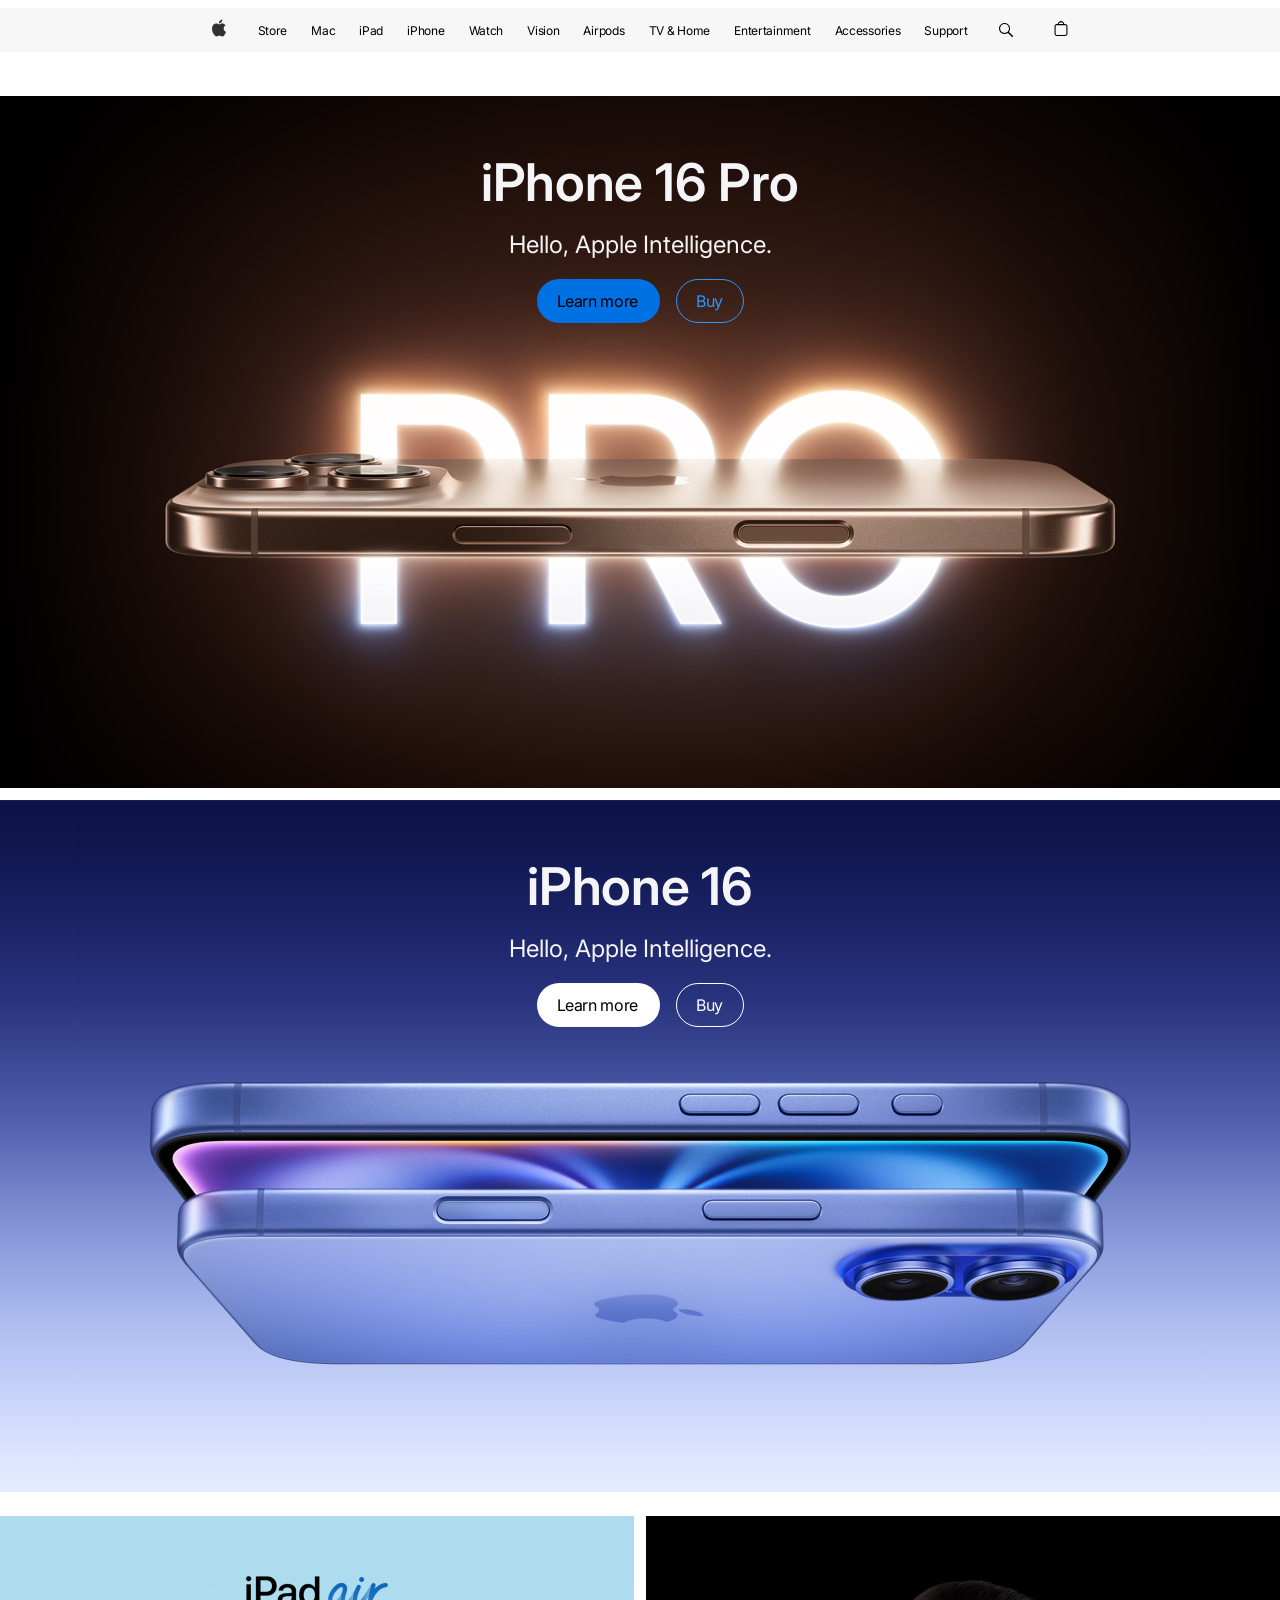
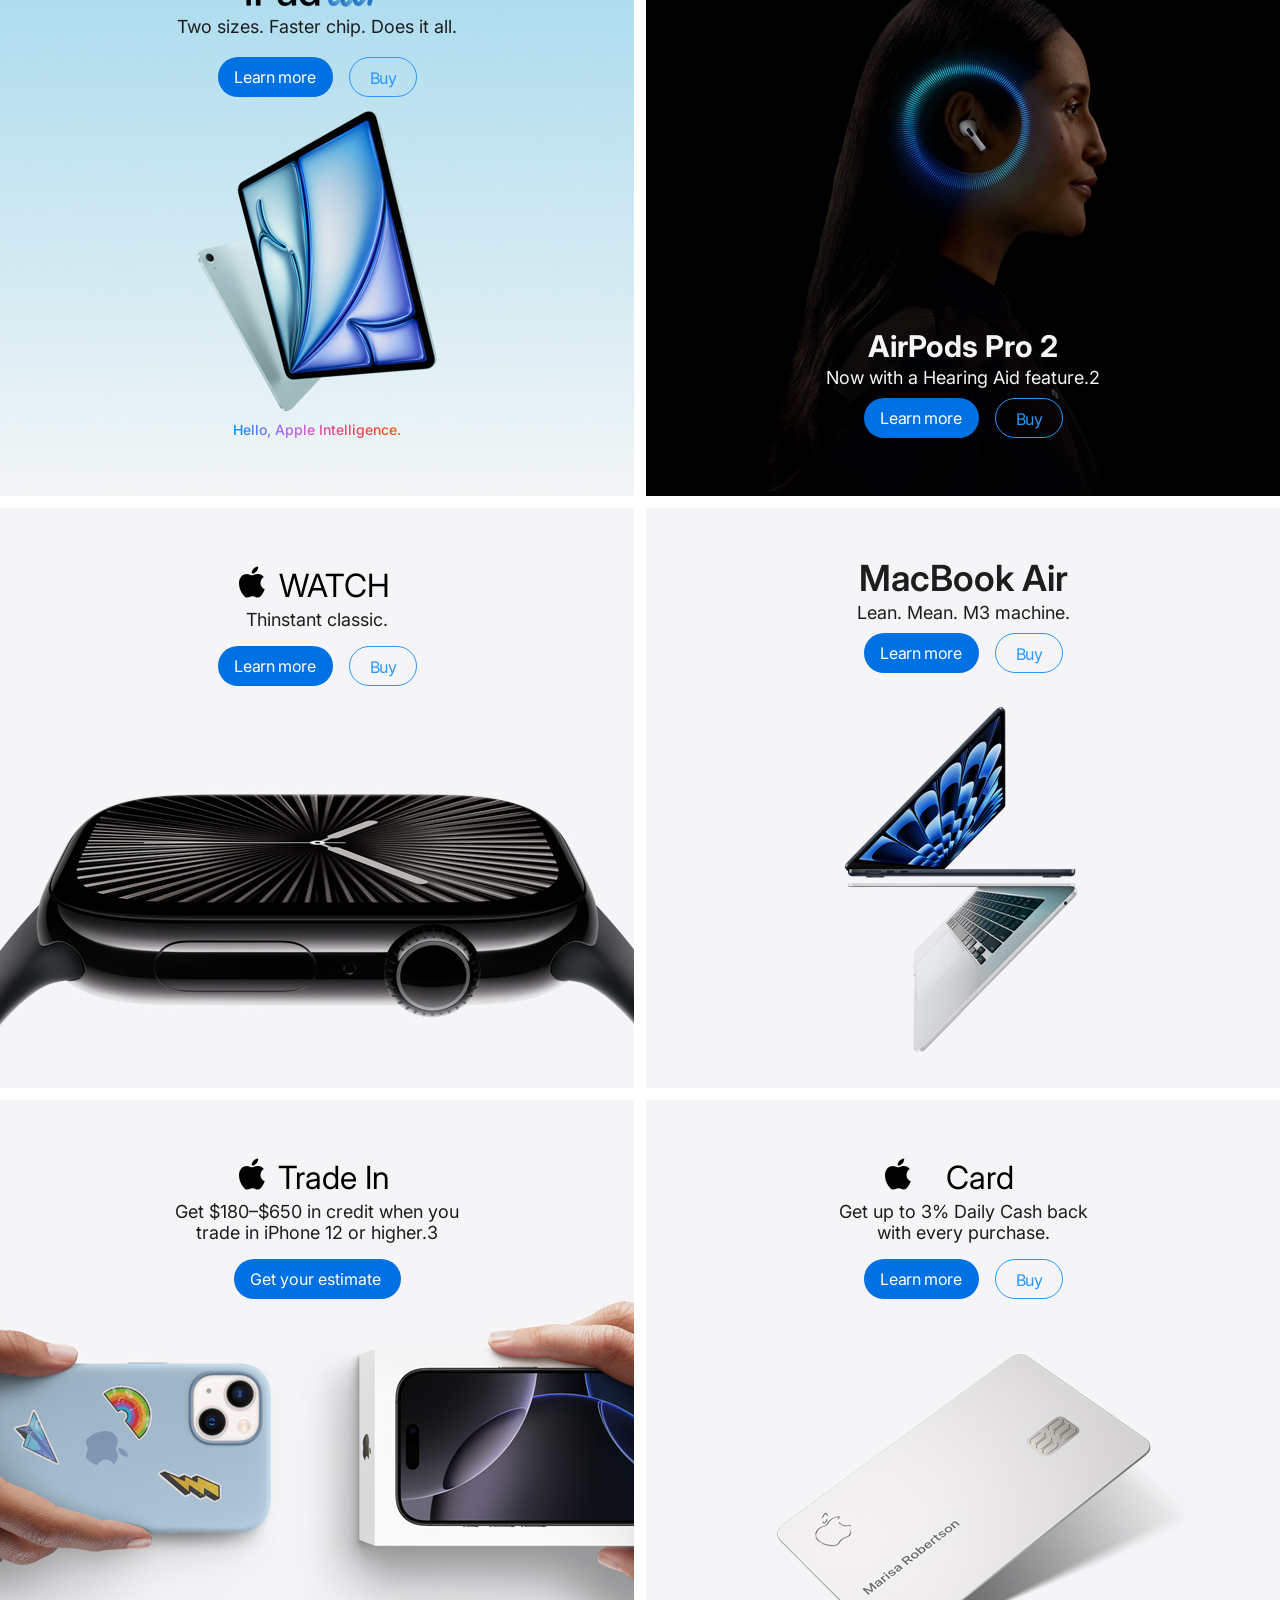
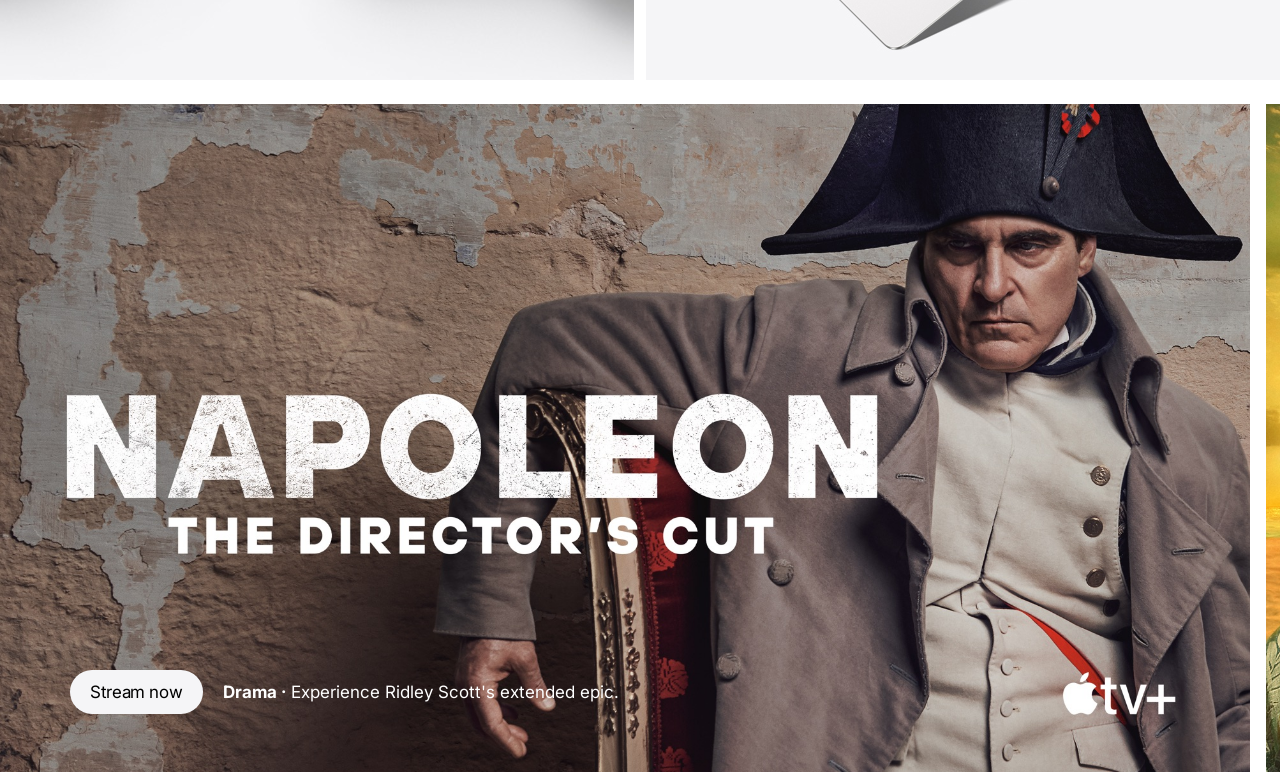
==== commit 475f3543: "5dh" ====
--- a/index.html
+++ b/index.html
@@ -116,7 +116,7 @@
           </div>
         </div>
       </div>
-<!--  -->
+        <!--  -->
       <div class="banner iphone16-mobile">
         <img src="ipad-air.png" alt="iPad-air-text" class="ipad_text_pic-mobile" />
         <div class="iphone16-text2 hello ipad-mobile-text1-margin">Two sizes. Faster chip. Does it all.</div>
@@ -125,19 +125,7 @@
             <div class="iphone16-buttons-2 buy ipad-button-buy-mobile-color">Buy</div>
           </div>
         <div class="gradient-text-mobile">Hello, Apple Intelligence.</div>
-      </div>
-<!--  -->
-      <!-- <div class="products ipad ipad-air-product-mobile">
-        <img src="ipad-air.png" alt="iPad-air-text" class="ipad_text_pic-mobile" />
-        <div class="ipad_text-1-mobile">Two sizes. Faster chip. Does it all.</div>
-        <div class="button-container ipad-buttons-mobile">
-          <div class="learn_more-2-mobile">Learn more</div>
-          <div class="buy-2-mobile">Buy</div>
-        </div>
-        <div class="gradient-text-mobile">Hello, Apple Intelligence.</div>
-      </div> -->
-<!--  -->
-
+      
 
       </div>
       <!--  -->
@@ -151,7 +139,7 @@
           </div>
           <div class="gradient-text">Hello, Apple Intelligence.</div>
         </div>
-      <!--  -->
+      
         <div class="products airpods">
           <div class="airpods-text-1">AirPods Pro 2</div>
           <div class="airpods-text-2">Now with a Hearing Aid feature.2</div>
@@ -305,7 +293,7 @@
       <div class="carousels-container">
         <div class="carousels-1">
           <div class="carousel-1-container">
-            <div class="img-items img_1">
+            <div id="img-item1" class="img-items img_1">
               <div class="steam-text-container">
                 <div class="steam_now-button">Stream now</div>
                 <div class="steam-text1">
@@ -313,7 +301,7 @@
                 </div>
               </div>
             </div>
-            <div class="img-items img_2">
+            <div id="img-item2" class="img-items img_2">
               <div class="steam-text-container">
                 <div class="steam_now-button">Stream now</div>
                 <div class="steam-text1">
@@ -321,7 +309,7 @@
                 </div>
               </div>
             </div>
-            <div class="img-items img_3">
+            <div id="img-item3" class="img-items img_3">
               <div class="steam-text-container">
                 <div class="steam_now-button">Stream now</div>
                 <div class="steam-text1">
@@ -329,7 +317,7 @@
                 </div>
               </div>
             </div>
-            <div class="img-items img_4">
+            <div id="img-item4" class="img-items img_4">
               <div class="steam-text-container">
                 <div class="steam_now-button">Stream now</div>
                 <div class="steam-text1">
@@ -337,7 +325,7 @@
                 </div>
               </div>
             </div>
-            <div class="img-items img_5">
+            <div id="img-item5" class="img-items img_5">
               <div class="steam-text-container">
                 <div class="steam_now-button">Stream now</div>
                 <div class="steam-text1">
@@ -346,7 +334,7 @@
                 </div>
               </div>
             </div>
-            <div class="img-items img_6">
+            <div id="img-item6" class="img-items img_6">
               <div class="steam-text-container">
                 <div class="steam_now-button">Stream now</div>
                 <div class="steam-text1">
@@ -354,13 +342,13 @@
                 </div>
               </div>
             </div>
-            <div class="img-items img_7">
+            <div id="img-item7" class="img-items img_7">
               <div class="steam-text-container">
                 <div class="steam_now-button">Stream now</div>
                 <div class="steam-text1"><span>Drama ·</span> New season.</div>
               </div>
             </div>
-            <div class="img-items img_8">
+            <div id="img-item8" class="img-items img_8">
               <div class="steam-text-container">
                 <div class="steam_now-button">Stream now</div>
                 <div class="steam-text1">
@@ -368,7 +356,7 @@
                 </div>
               </div>
             </div>
-            <div class="img-items img_9">
+            <div id="img-item9" class="img-items img_9">
               <div class="steam-text-container">
                 <div class="steam_now-button">Stream now</div>
                 <div class="steam-text1">
@@ -377,7 +365,7 @@
                 </div>
               </div>
             </div>
-            <div class="img-items img_10">
+            <div id="img-item10" class="img-items img_10">
               <div class="steam-text-container">
                 <div class="steam_now-button">Stream now</div>
                 <div class="steam-text1">
@@ -388,7 +376,18 @@
           </div>
         </div>
 
-        <div class="carousels-tablist"></div>
+        <div class="carousels-tablist">
+            <a href="#img-item1"></a>
+            <a href="#img-item2"></a>
+            <a href="#img-item3"></a>
+            <a href="#img-item4"></a>
+            <a href="#img-item5"></a>
+            <a href="#img-item6"></a>
+            <a href="#img-item7"></a>
+            <a href="#img-item8"></a>
+            <a href="#img-item9"></a>
+            <a href="#img-item10"></a>
+        </div>
 
         <div class="carousels-2">
           <div class="carousel-2-container">
--- a/index.css
+++ b/index.css
@@ -419,8 +419,16 @@
 .carousel-1-container {
   display: flex;
   gap: 16px;
+  width: 100vw;
+  overflow-x: scroll;
+  scroll-snap-type: x mandatory;
+}
+.carousels-1{
+
 }
 .img-items {
+  scroll-snap-align: center;
+
   display: flex;
   align-items: end;
   width: 1250px;
@@ -430,6 +438,14 @@
   background-size: cover;
   background-position: center;
 }
+.carousels-tablist{
+    display: flex;
+    gap: 20px;
+    width: 20px;
+    height: 20x;
+    background-color: #000000;
+}
+
 .img_1 {
   background-image: url(napoleon.jpg);
 }
@@ -671,11 +687,13 @@
     margin-top: 16px;
 }
 .learn_more-2{
+    font-family: "Inter", sans-serif;
+    width: 107px;
     height: 36px;
     padding: 8px 16px;
     font-weight: 400;
     font-size: 14px;
-    letter-spacing: 0px;
+    letter-spacing: -0.1px;
 }
 .buy-2{
     width: 66px;
@@ -942,10 +960,29 @@
   background-size: cover;
   background-position: center;
 }
-
 .products{
   width: 100%;
   height: 500px;
+}
+.airpods-buttons{
+  margin-bottom: 54px;  
+  margin-top: 0px;
+}
+.airpods-text-2{
+    margin-bottom: 20px;
+    margin-top: 0px;
+}
+.airpods-text-1{
+    margin-bottom: 16px;
+}
+.mac-big-text{
+     margin: 42px 0px 0px 0px;
+}
+.mac-text-lean{
+    margin: 4px 0px 0px 0px ;
+}
+.mac-buttons{
+    margin: 16px 0px 0px 0px;
 }
 
 
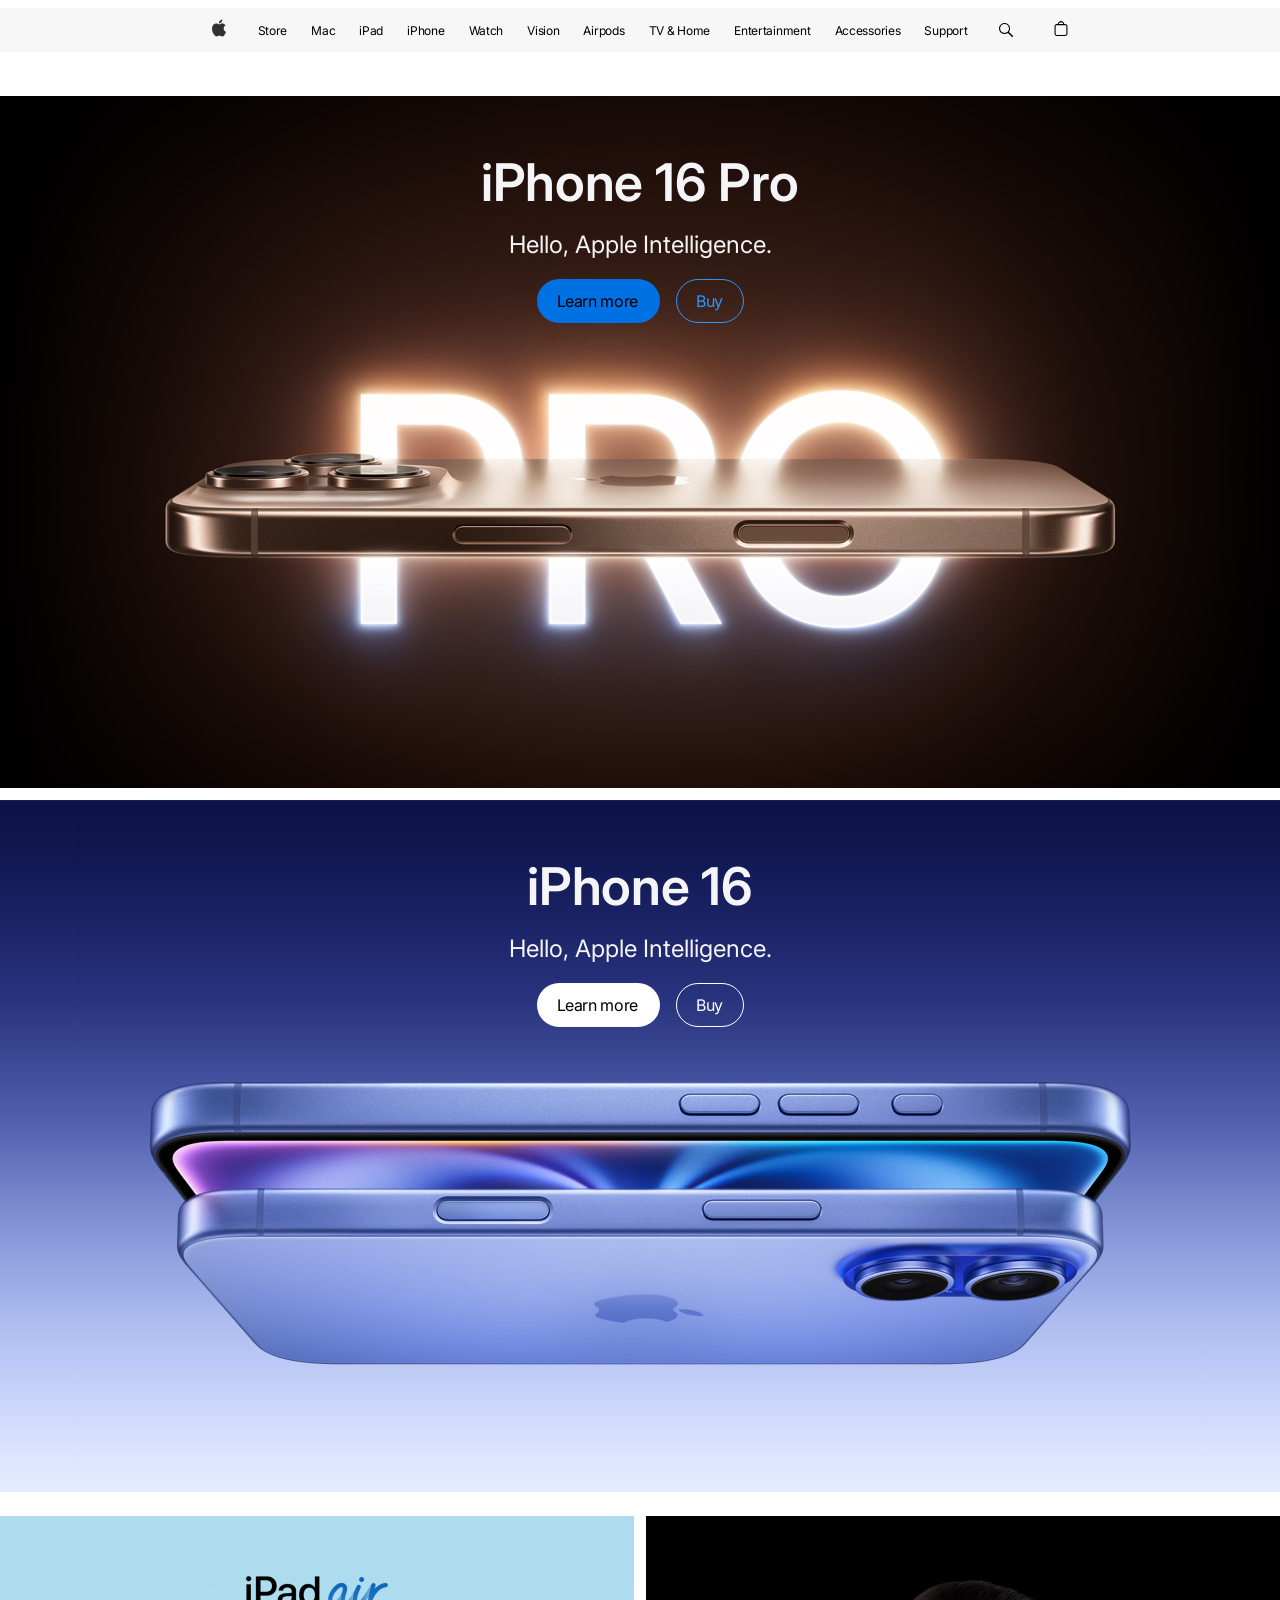
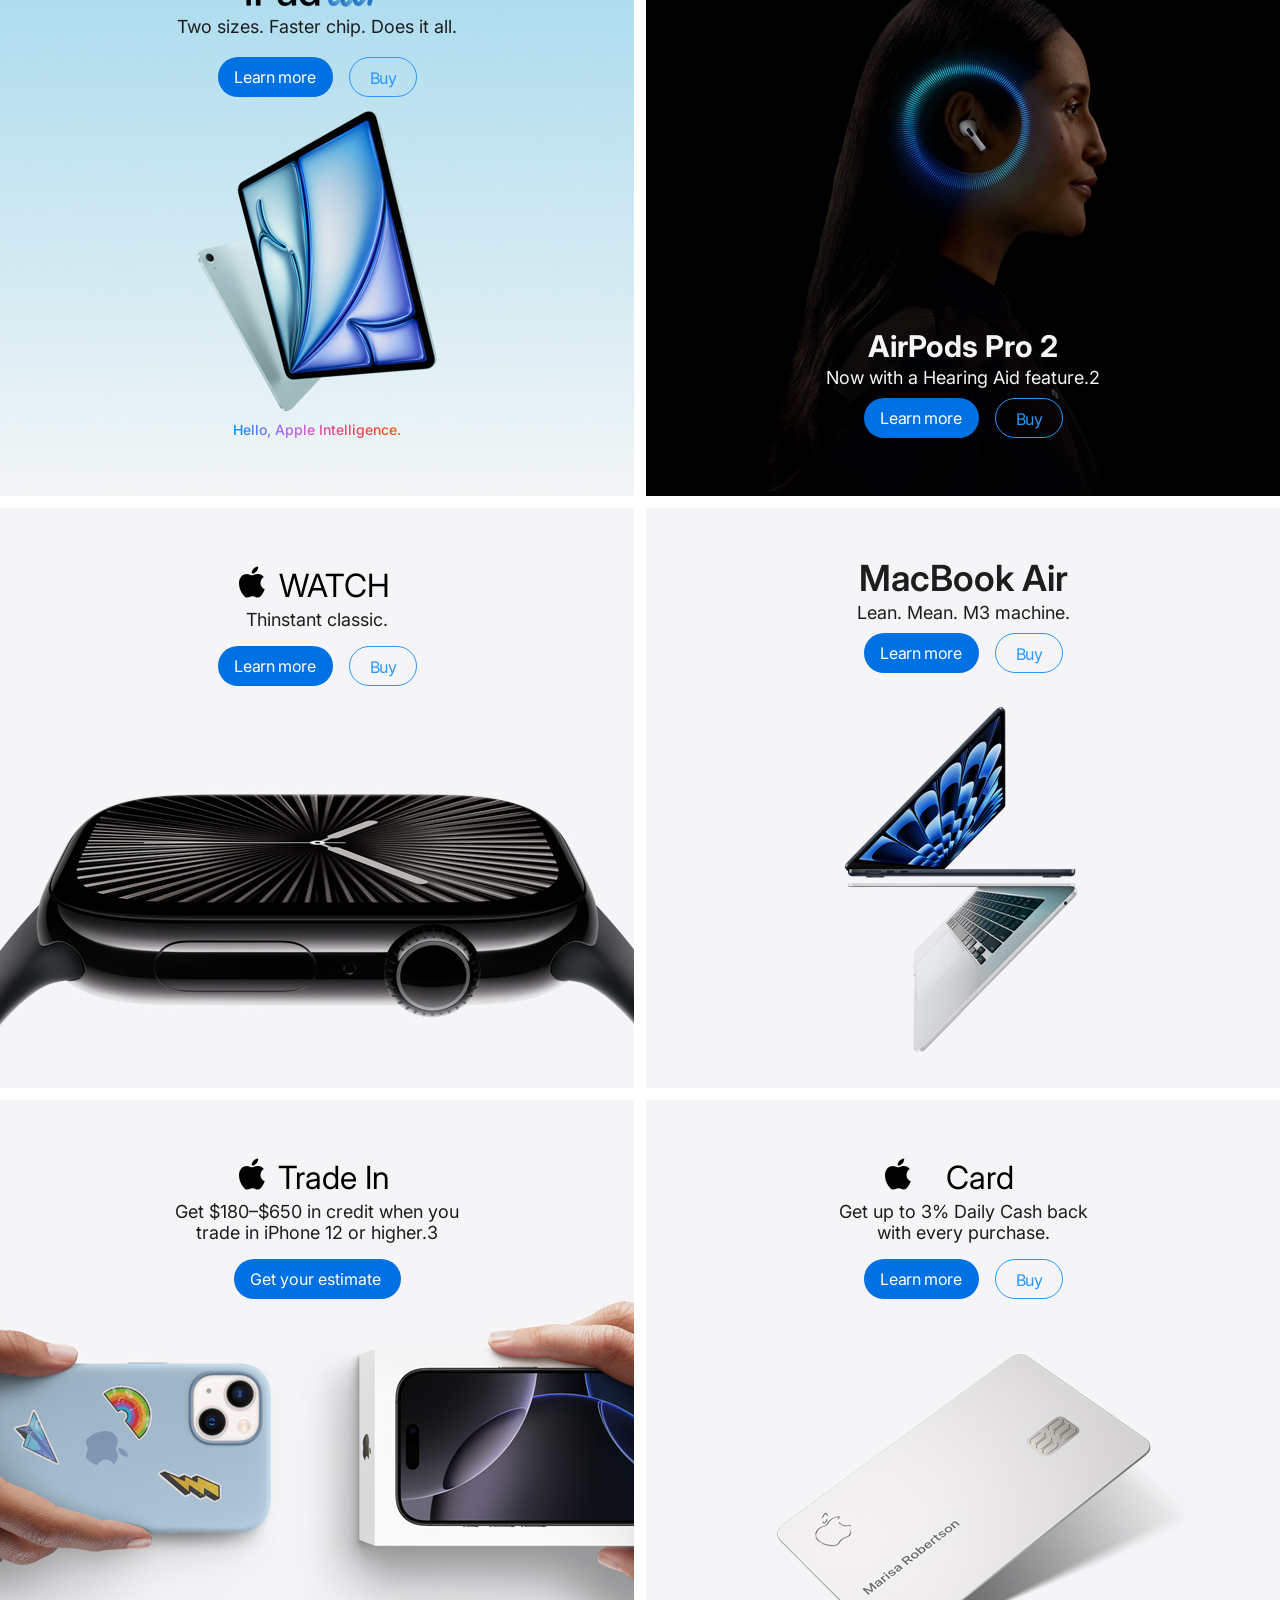
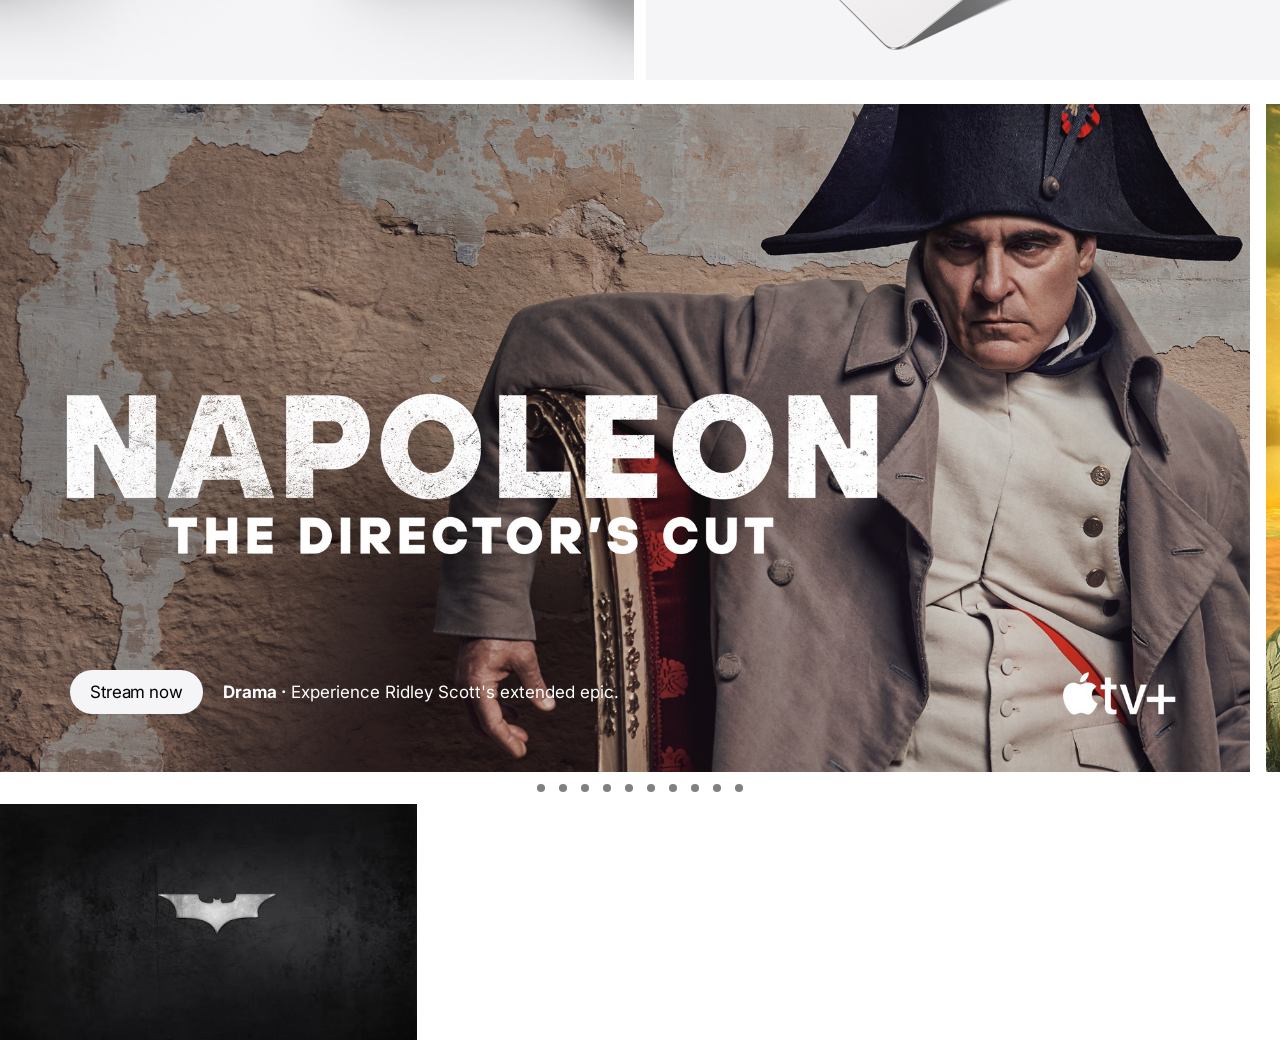
==== commit 0f21ef08: "7dh" ====
--- a/index.html
+++ b/index.html
@@ -377,33 +377,47 @@
         </div>
 
         <div class="carousels-tablist">
-            <a href="#img-item1"></a>
-            <a href="#img-item2"></a>
-            <a href="#img-item3"></a>
-            <a href="#img-item4"></a>
-            <a href="#img-item5"></a>
-            <a href="#img-item6"></a>
-            <a href="#img-item7"></a>
-            <a href="#img-item8"></a>
-            <a href="#img-item9"></a>
-            <a href="#img-item10"></a>
+            <a href="#img-item1" class="dot"></a>
+            <a href="#img-item2" class="dot"></a>
+            <a href="#img-item3" class="dot"></a>
+            <a href="#img-item4" class="dot"></a>
+            <a href="#img-item5" class="dot"></a>
+            <a href="#img-item6" class="dot"></a>
+            <a href="#img-item7" class="dot"></a>
+            <a href="#img-item8" class="dot"></a>
+            <a href="#img-item9" class="dot"></a>
+            <a href="#img-item10" class="dot"></a>
         </div>
 
         <div class="carousels-2">
-          <div class="carousel-2-container">
-            <div class="img-items-2"></div>
-            <div class="img-items-2"></div>
-            <div class="img-items-2"></div>
-            <div class="img-items-2"></div>
-            <div class="img-items-2"></div>
-            <div class="img-items-2"></div>
-            <div class="img-items-2"></div>
-            <div class="img-items-2"></div>
-            <div class="img-items-2"></div>
-            <div class="img-items-2"></div>
+          <div class="batman">
+            <div style="--bg: url('/test2/batman.jpg'); --item: 1" class="item"><button>Listen Now</button></div>
+            <div style="--bg: url('/test2/batman.jpg'); --item: 2" class="item"><button>Listen Now</button></div>
+            <div style="--bg: url(zurag3.jpg); --item: 3" class="item"><button>Listen Now</button></div>
+            <div style="--bg: url('zurag4.jpg'); --item: 4" class="item"><button>Listen Now</button></div>
+            <div style="--bg: url('zurag5.jpg'); --item: 5" class="item"><button>Listen Now</button></div>
+            <div style="--bg: url('zurag6.jpg'); --item: 6" class="item"><button>Listen Now</button></div>
+            <div style="--bg: url('zurag7.jpg'); --item: 7" class="item"><button>Listen Now</button></div>
+            <div style="--bg: url('/test2/batman.jpg'); --item: 8" class="item"><button>Listen Now</button></div>
+            <div style="--bg: url('zurag9.jpg'); --item: 9" class="item"><button>Listen Now</button></div>
+            <div style="--bg: url('/test2/batman.jpg'); --item: 10" class="item"><button>Listen Now</button></div>
           </div>
         </div>
       </div>
     </div>
+
+
   </body>
 </html>
+
+
+
+
+
+
+
+
+
+
+
+
--- a/index.css
+++ b/index.css
@@ -415,17 +415,54 @@
   background-size: cover;
   background-position: center;
 }
-
+.carousels-container{
+  display: flex;
+  flex-direction: column;
+  align-items: center;
+}
 .carousel-1-container {
   display: flex;
+  justify-content: space-around;
   gap: 16px;
   width: 100vw;
   overflow-x: scroll;
   scroll-snap-type: x mandatory;
-}
-.carousels-1{
-
-}
+  scroll-behavior: smooth;
+  scrollbar-width: none;
+}
+.carousels-tablist .dot{
+  display: inline-block;
+  width: 8px;
+  height: 8px;
+  border-radius: 50%;
+  background-color: grey;
+}
+
+.dot:active {
+  background-color: black;
+}
+.carousels-tablist .dot:focus {
+  background-color: #000000;
+  outline: none;
+}
+
+
+
+.carousels-container:has(#img-item1:target) .dot[href="#img-item1"],
+.carousels-container:has(#img-item2:target) .dot[href="#img-item2"],
+.carousels-container:has(#img-item3:target) .dot[href="#img-item3"],
+.carousels-container:has(#img-item4:target) .dot[href="#img-item4"],
+.carousels-container:has(#img-item5:target) .dot[href="#img-item5"],
+.carousels-container:has(#img-item6:target) .dot[href="#img-item6"],
+.carousels-container:has(#img-item7:target) .dot[href="#img-item7"],
+.carousels-container:has(#img-item8:target) .dot[href="#img-item8"],
+.carousels-container:has(#img-item9:target) .dot[href="#img-item9"],
+.carousels-container:has(#img-item10:target) .dot[href="#img-item10"] {
+  background-color: #000000;
+}
+
+
+
 .img-items {
   scroll-snap-align: center;
 
@@ -440,10 +477,11 @@
 }
 .carousels-tablist{
     display: flex;
-    gap: 20px;
-    width: 20px;
-    height: 20x;
-    background-color: #000000;
+    justify-content: space-around;
+    align-items: center;
+    width: 220px;
+    height: 8px;
+    margin: 12px 0px;
 }
 
 .img_1 {
@@ -503,6 +541,152 @@
 span {
   font-weight: 700;
 }
+/* asdfghjklwertyuszxcvbndfghjertyuidfghjdfghjertyuirftghy */
+
+/* .carousels-2{
+  display: flex;
+  width: 1654px;
+  height: 236px;
+} */
+
+/* .batman {
+  display: flex;
+  gap: 20px;
+  display: flex;
+  width: 1654px;
+  height: 100%;
+  position: relative;
+  align-items: center;
+  justify-content: center;
+  overflow: hidden;
+} */
+
+/* .item {
+  height: 100%;
+  width: 417px;
+  flex-shrink: 0;
+  position: absolute;
+  left: 100%;
+  display: flex;
+  align-items: center;
+  justify-content: center;
+
+  background-image: var(--bg);
+  background-size: cover;
+  background-position: center;
+  background-repeat: no-repeat;
+
+  animation: slider 60s linear infinite;
+  /* animation-delay: calc((56.5s / 10) * (var(--item) - 6.5)); */
+  /* animation-delay: calc((56.5s / 10) * (var(--item) - 6.5));
+}  */
+
+button {
+  opacity: 0;
+  transition: all 0.5s ease;
+  margin-top: 10px;
+}
+
+/* @keyframes slider {
+  from {
+    left: 100%;
+  }
+  to {
+    left: -417px;
+  }
+} */
+
+/* clllllfdsfg */
+.carousels-2 {
+  display: flex;
+  width: 100%;
+  height: 236px;
+}
+
+.batman {
+  position: relative;
+  width: 100%;
+  height: 100%;
+  overflow: hidden;
+}
+
+
+.item {
+  position: absolute;
+  top: 0;
+  left: 0;
+  height: 100%;
+  width: 417px;
+
+  display: flex;
+  align-items: center;
+  justify-content: center;
+
+  background-image: var(--bg);
+  background-size: cover;
+  background-position: center;
+  background-repeat: no-repeat;
+
+  animation: slider 60s linear infinite;
+  animation-delay: calc(-6s * (var(--item) - 1));
+}
+
+@keyframes slider {
+  from { transform: translateX(3913px); }
+  to   { transform: translateX(-417px); }
+}
+
+
+.batman:has(.item:hover) .item {
+  animation-play-state: paused;
+}
+
+.batman:has(.item:hover) .item:not(:hover) {
+  filter: grayscale(1);
+}
+
+button {
+  opacity: 0;
+  transition: all 0.5s ease;
+  margin-top: 10px;
+}
+
+.item:hover button {
+  opacity: 1;
+  margin-top: 0;
+}
+/* clllllfdsfg */
+
+
+/* 
+.batman:hover .item {
+  filter: grayscale(1);
+  animation-play-state: paused;
+}
+
+.batman .item:hover {
+  filter: grayscale(0);
+}
+
+.item:hover button {
+  opacity: 1;
+  margin-top: 0;
+} */
+
+
+
+
+
+
+
+
+
+
+/* asdfghjklwertyuszxcvbndfghjertyuidfghjdfghjertyuirftghy */
+
+
+
+
 
 @media (max-width: 768px) {
 
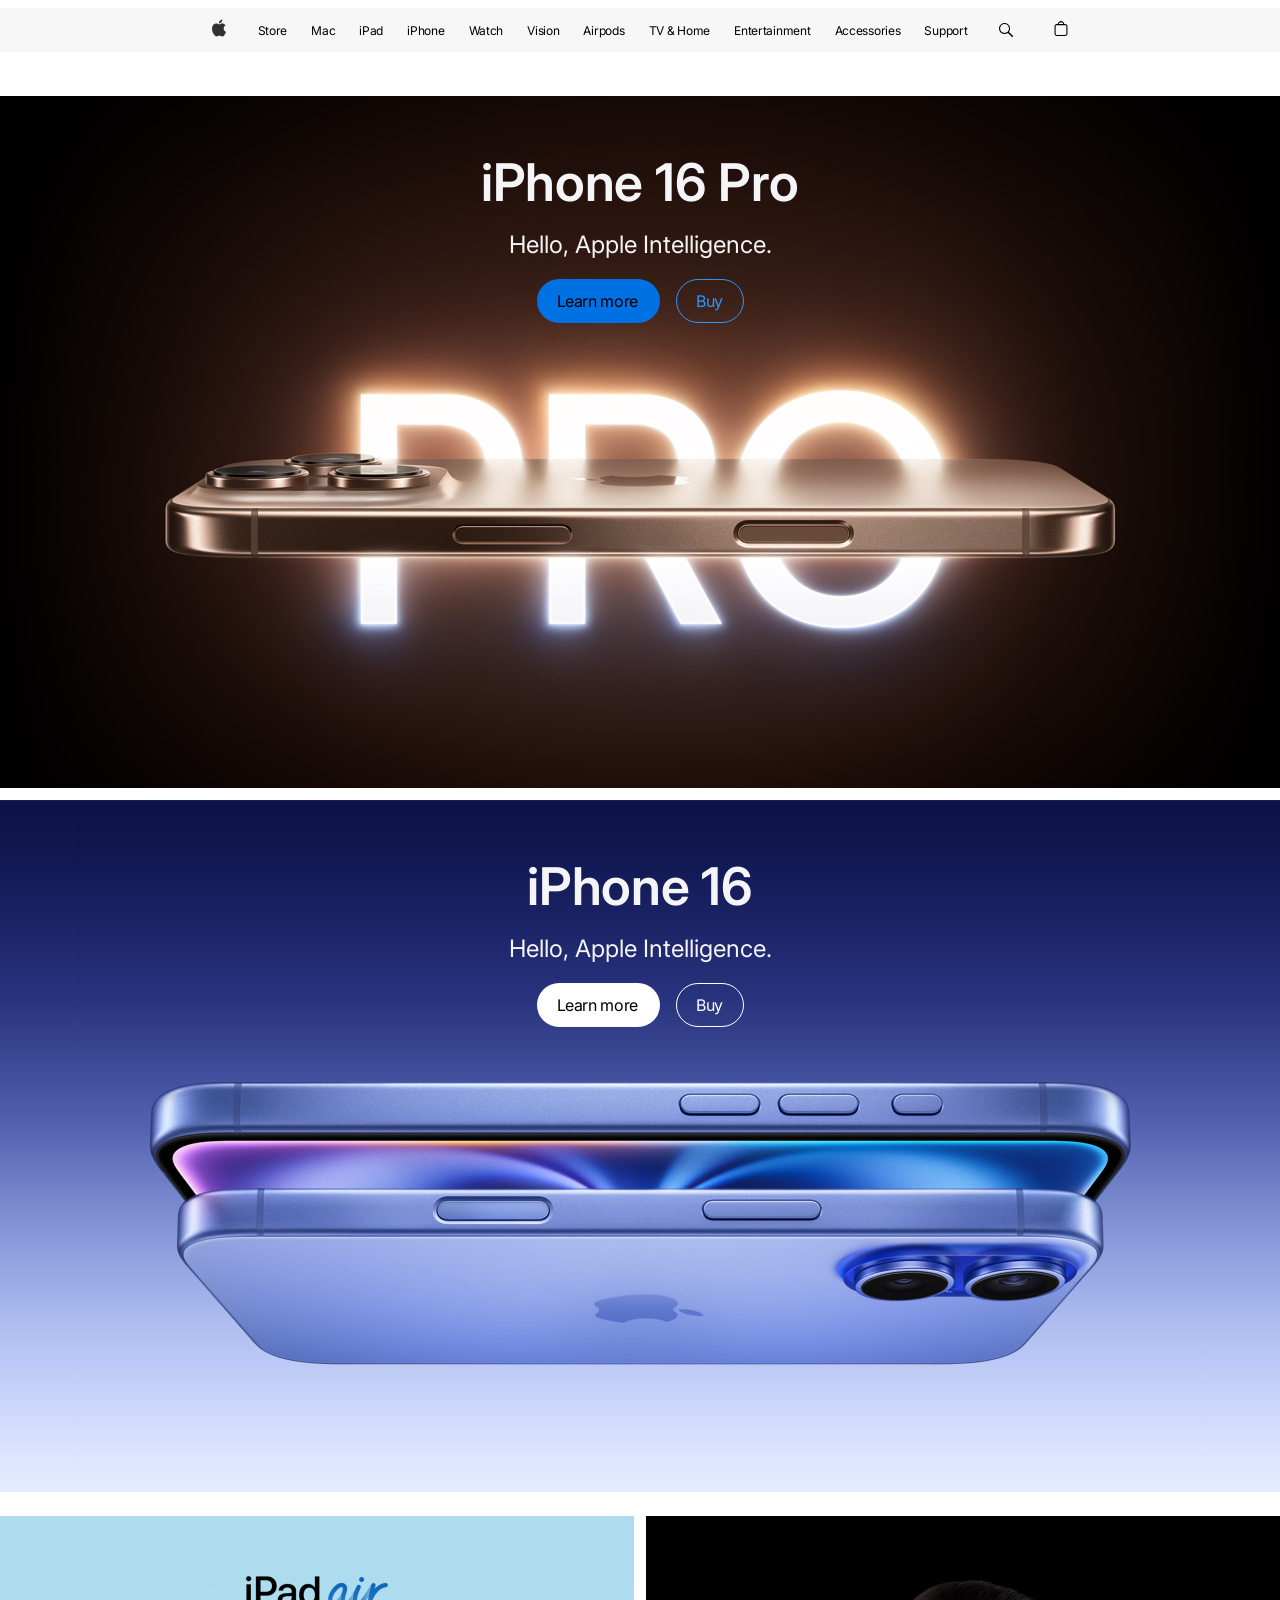
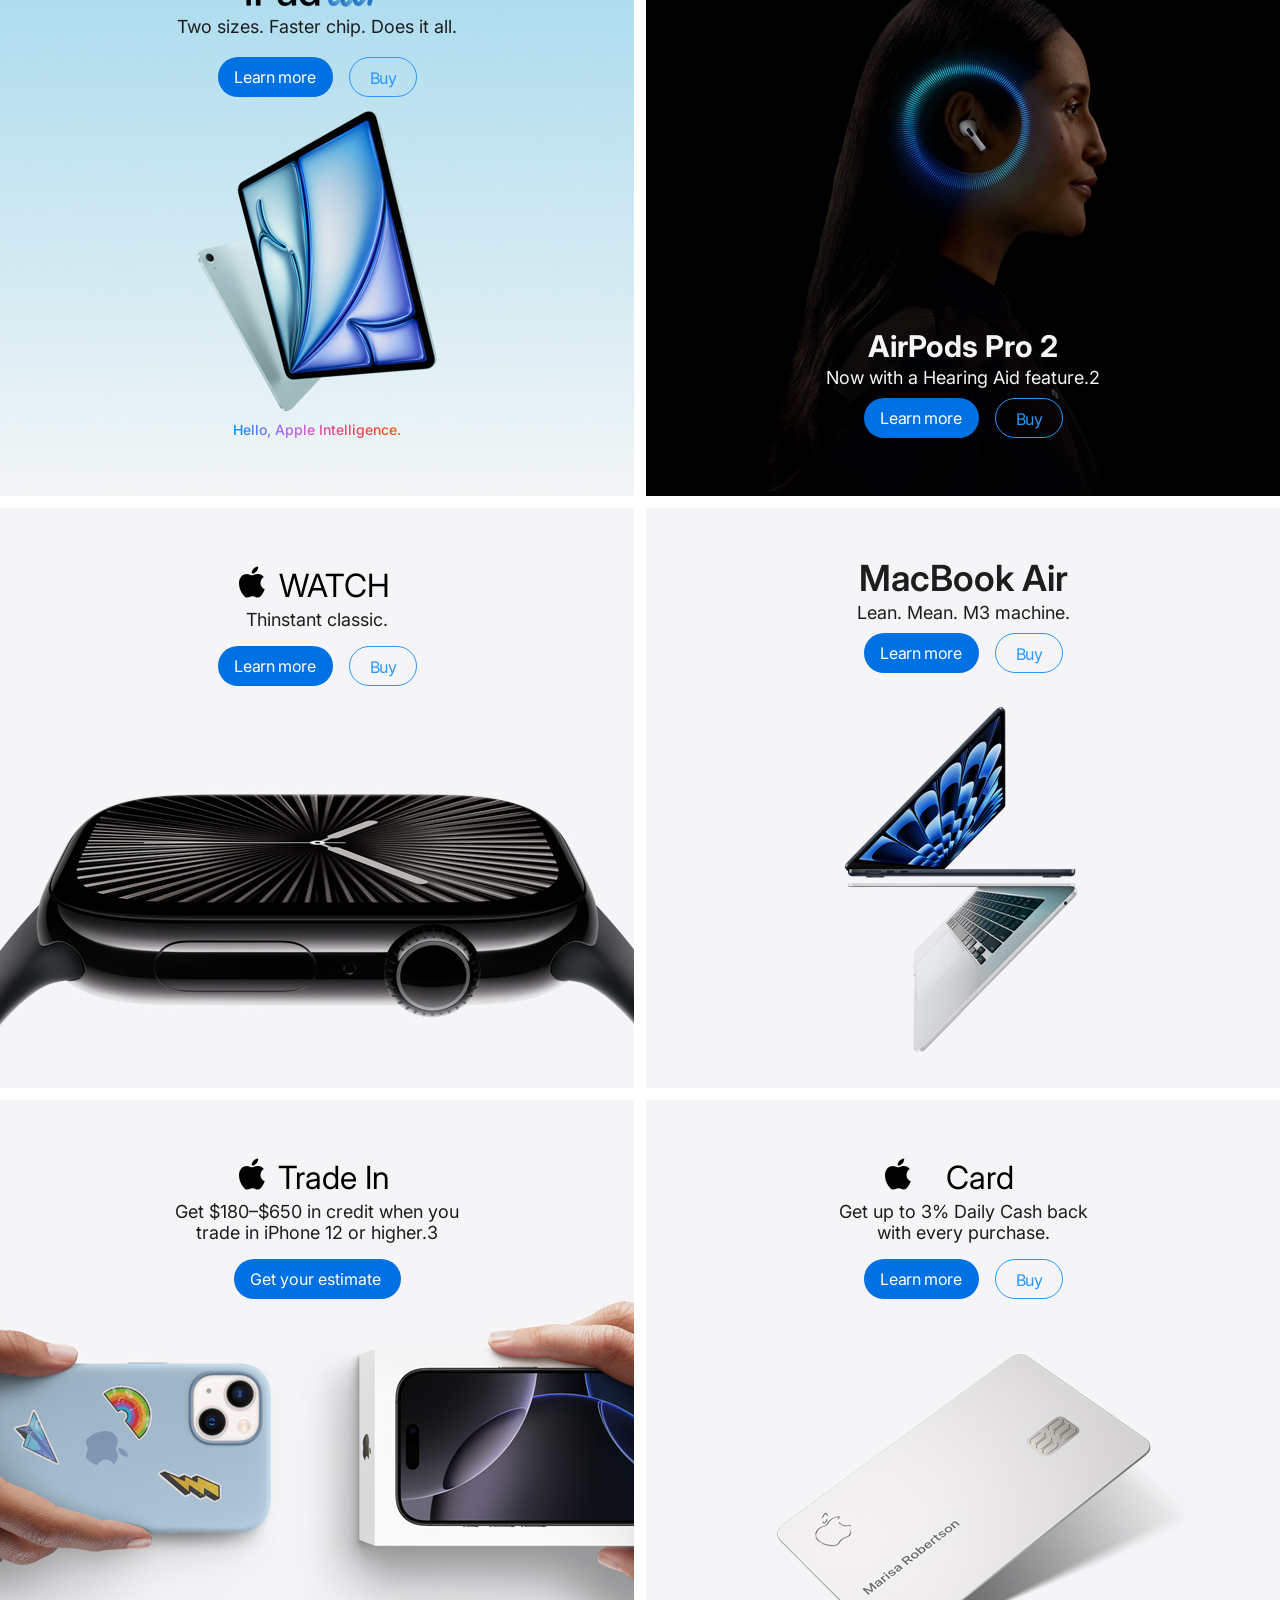
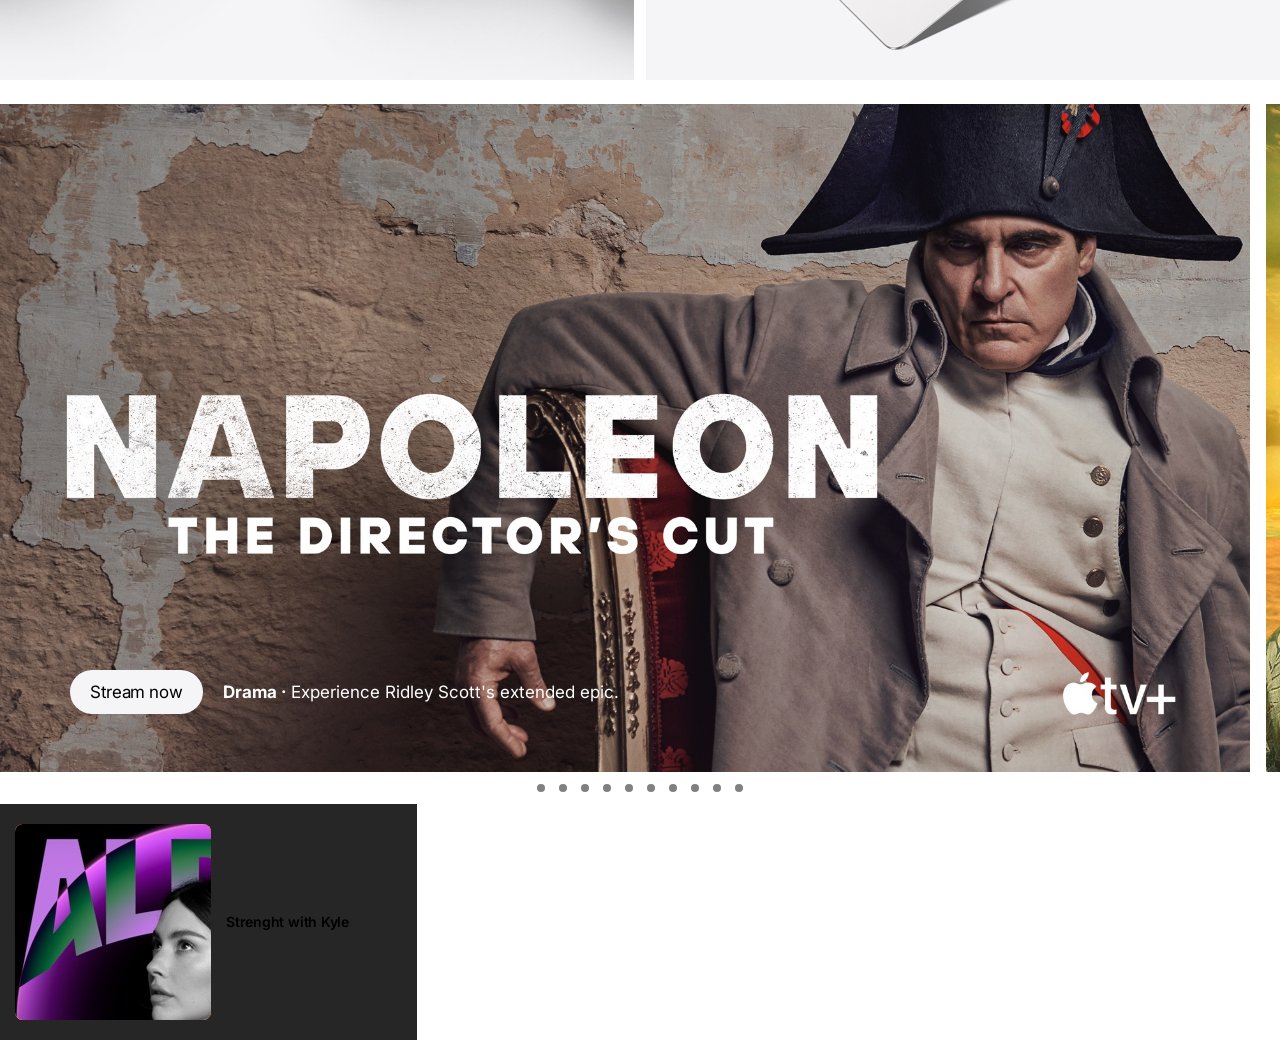
==== commit 32b3b198: "ls" ====
--- a/index.html
+++ b/index.html
@@ -391,16 +391,40 @@
 
         <div class="carousels-2">
           <div class="batman">
-            <div style="--bg: url('/test2/batman.jpg'); --item: 1" class="item"><button>Listen Now</button></div>
-            <div style="--bg: url('/test2/batman.jpg'); --item: 2" class="item"><button>Listen Now</button></div>
-            <div style="--bg: url(zurag3.jpg); --item: 3" class="item"><button>Listen Now</button></div>
-            <div style="--bg: url('zurag4.jpg'); --item: 4" class="item"><button>Listen Now</button></div>
-            <div style="--bg: url('zurag5.jpg'); --item: 5" class="item"><button>Listen Now</button></div>
-            <div style="--bg: url('zurag6.jpg'); --item: 6" class="item"><button>Listen Now</button></div>
-            <div style="--bg: url('zurag7.jpg'); --item: 7" class="item"><button>Listen Now</button></div>
-            <div style="--bg: url('/test2/batman.jpg'); --item: 8" class="item"><button>Listen Now</button></div>
-            <div style="--bg: url('zurag9.jpg'); --item: 9" class="item"><button>Listen Now</button></div>
-            <div style="--bg: url('/test2/batman.jpg'); --item: 10" class="item"><button>Listen Now</button></div>
+            <div style="--bg: rgb(20, 40, 56); --item: 10" class="item zurag"><button>Listen Now</button>
+              <div class="zurag-m"><img src="zurag1.jpg" alt=""></div>
+              <div class="batman-text b-white">R&B Now</div>
+            </div>
+            <div style="--bg: #eae6e1; --item: 9" class="item zurag"><button>Listen Now</button>
+              <div class="zurag-m"><img src="zurag2.jpg" alt=""></div>    
+              <div class="batman-text">Today's Country</div>
+            </div>
+            <div style="--bg: url(zurag3.jpg); --item: 8" class="item"><button>Listen Now</button>
+              <div class="robin-text">Football Manager 2024 Touch</div>
+            </div>
+            <div style="--bg: url('zurag4.jpg'); --item: 7" class="item"><button>Listen Now</button>
+              <div class="robin-text">6 Weeks to Restart Your Fitness</div>
+            </div>
+            <div style="--bg: url('zurag5.jpg'); --item: 6" class="item"><button>Listen Now</button>
+              <div class="robin-text">NBA 2k25 Arcade Edition</div>
+            </div>
+            <div style="--bg: url('zurag6.jpg'); --item: 5" class="item"><button>Listen Now</button>
+              <div class="robin-text">Strenght with Kyle</div>
+            </div>
+            <div style="--bg: url('zurag7.jpg'); --item: 4" class="item"><button>Listen Now</button>
+              <div class="robin-text">Run your first 5K</div>
+            </div>
+            <div style="--bg: rgb(64, 13, 14); --item: 3" class="item zurag"><button>Listen Now</button>
+              <div class="zurag-m"><img src="zurag8.jpg" alt=""></div>
+              <div class="batman-text">Today's Indie Rock</div>
+            </div>
+            <div style="--bg: url('zurag9.jpg'); --item: 2" class="item"><button>Listen Now</button>
+              <div class="robin-text">Hello Kitty Island Advanture</div>
+            </div>
+            <div style="--bg: rgb(38, 38, 38); --item: 1" class="item zurag"><button>Listen Now</button>
+              <div class="zurag-m"><img src="zurag10.jpg" alt=""></div>
+              <div class="batman-text">Strenght with Kyle</div>
+            </div>
           </div>
         </div>
       </div>
--- a/index.css
+++ b/index.css
@@ -89,8 +89,8 @@
   background-size: cover;
   background-position: center;
 }
-.iphone16-mobile{
-  display: none;  
+.iphone16-mobile {
+  display: none;
 }
 
 .iphone16pro-container {
@@ -352,7 +352,7 @@
 .carrier_deals_at_apple {
   display: none;
 }
-.ipad-air-product-mobile{
+.ipad-air-product-mobile {
   display: none;
 }
 .ipad {
@@ -415,7 +415,7 @@
   background-size: cover;
   background-position: center;
 }
-.carousels-container{
+.carousels-container {
   display: flex;
   flex-direction: column;
   align-items: center;
@@ -430,7 +430,7 @@
   scroll-behavior: smooth;
   scrollbar-width: none;
 }
-.carousels-tablist .dot{
+.carousels-tablist .dot {
   display: inline-block;
   width: 8px;
   height: 8px;
@@ -445,8 +445,6 @@
   background-color: #000000;
   outline: none;
 }
-
-
 
 .carousels-container:has(#img-item1:target) .dot[href="#img-item1"],
 .carousels-container:has(#img-item2:target) .dot[href="#img-item2"],
@@ -461,8 +459,6 @@
   background-color: #000000;
 }
 
-
-
 .img-items {
   scroll-snap-align: center;
 
@@ -475,13 +471,13 @@
   background-size: cover;
   background-position: center;
 }
-.carousels-tablist{
-    display: flex;
-    justify-content: space-around;
-    align-items: center;
-    width: 220px;
-    height: 8px;
-    margin: 12px 0px;
+.carousels-tablist {
+  display: flex;
+  justify-content: space-around;
+  align-items: center;
+  width: 220px;
+  height: 8px;
+  margin: 12px 0px;
 }
 
 .img_1 {
@@ -578,7 +574,7 @@
 
   animation: slider 60s linear infinite;
   /* animation-delay: calc((56.5s / 10) * (var(--item) - 6.5)); */
-  /* animation-delay: calc((56.5s / 10) * (var(--item) - 6.5));
+/* animation-delay: calc((56.5s / 10) * (var(--item) - 6.5));
 }  */
 
 button {
@@ -609,7 +605,6 @@
   height: 100%;
   overflow: hidden;
 }
-
 
 .item {
   position: absolute;
@@ -630,12 +625,61 @@
   animation: slider 60s linear infinite;
   animation-delay: calc(-6s * (var(--item) - 1));
 }
+.zurag {
+  display: flex;
+  background-color: var(--bg);
+  background-size: cover;
+  background-position: center;
+  background-repeat: no-repeat;
+}
+.zurag-m {
+  position: absolute;
+  top: 20px;
+  left: 15px;
+  border-radius: 8px;
+
+  width: 196px;
+  height: 196px;
+  z-index: 10;
+
+  background-image: var(--img-url);
+  background-size: cover;
+  background-position: center;
+  background-repeat: no-repeat;
+  overflow: hidden;
+}
+.b-white {
+  color: white;
+}
+.batman-text {
+  position: absolute;
+  top: 109px;
+  left: 226px;
+  font-family: "Inter", sans-serif;
+  font-weight: 600;
+  font-size: 14px;
+  letter-spacing: -0.22px;
+  color: #000000;
+}
+.robin-text {
+  position: absolute;
+  top: 198px;
+  left: 15px;
+  font-family: "Inter", sans-serif;
+  font-weight: 600;
+  font-size: 14px;
+  letter-spacing: -0.22px;
+  color: white;
+}
 
 @keyframes slider {
-  from { transform: translateX(3913px); }
-  to   { transform: translateX(-417px); }
-}
-
+  from {
+    transform: translateX(3913px);
+  }
+  to {
+    transform: translateX(-417px);
+  }
+}
 
 .batman:has(.item:hover) .item {
   animation-play-state: paused;
@@ -657,7 +701,6 @@
 }
 /* clllllfdsfg */
 
-
 /* 
 .batman:hover .item {
   filter: grayscale(1);
@@ -673,204 +716,188 @@
   margin-top: 0;
 } */
 
-
-
-
-
-
-
-
-
-
 /* asdfghjklwertyuszxcvbndfghjertyuidfghjdfghjertyuirftghy */
 
-
-
-
-
 @media (max-width: 768px) {
-
-.products{
-  width: 100%;
-  height: 490px;
-}
-.header {
-  height: 48px;
-  margin-top: 0px;
-}
-.apple_logo-container {
-  margin-right: auto;
-}
-.header_links {
-  display: none;
-}
-.menu-button {
-  display: flex;
-  justify-content: center;
-  align-items: center;
-  width: 48px;
-  height: 48px;
-}
-.menu-icon {
-  width: 18px;
-  height: 18px;
-  display: flex;
-  color: #000000;
-}
-.search_bar-container {
-  display: flex;
-  align-items: center;
-  justify-content: center;
-  width: 48px;
-  height: 48px;
-}
-.shopping_bag-container {
-  display: flex;
-  align-items: center;
-  justify-content: center;
-  width: 48px;
-  height: 48px;
-}
-.apple_logo-container {
-  display: flex;
-  justify-content: center;
-  width: 48px;
-  height: 48px;
-}
-.donation-container {
-  display: flex;
-  justify-content: center;
-  align-items: center;
-  text-align: center;
-  width: 100%;
-  height: 48px;
-  margin: 12px 0px;
-}
-.donation_text {
-  display: flex;
-  width: 444px;
-  background-color: #ffffff;
-  font-family: "Inter", sans-serif;
-  font-weight: 400;
-  font-size: 14px;
-  line-height: 20px;
-  color: #1d1d1f;
-}
-.main {
-  margin-top: 0px;
-}
-.banner {
-  height: 650px;
-}
-.iphone16pro-container {
-  background-image: url(iphone16pro-tablet.jpg);
-}
-.iphone16-container {
-  background-image: url(iphone16-tablet.jpg);
-}
-.iphone16pro_texts {
-  margin-top: 58px;
-}
-.products-container {
-  grid-template-rows: repeat(3, 490px);
-}
-.products {
-  display: flex;
-  text-align: center;
-  flex-direction: column;
-  align-items: center;
-  overflow: hidden;
-}
-/* hide from tablet */
-.ipad-air-product-mobile{
-  display: none;
-}
-.ipad {
-  display: none;
-}
-.airpods {
-  display: none;
-}
-.watch {
-  display: none;
-}
-.card {
-  display: none;
-}
-/* show */
-.small-airpods {
-  display: flex;
-}
-.small-watch {
-  display: flex;
-}
-.apple_for_small_business {
-  display: flex;
-}
-.carrier_deals_at_apple {
-  display: flex;
-}
-.header {
-  gap: 0px;
-}
-
-
-
-.iphone16pro_texts {
-  margin-top: 58px;
-}
-.phone {
-  font-weight: 600;
-  font-size: 42px;
-  letter-spacing: 0px;
-  margin-bottom: 4px;
-}
-.hello {
-  font-weight: 400;
-  font-size: 32px;
-  margin-bottom: 16px;
-}
-.learn-buy {
-  display: flex;
-  align-items: center;
-  justify-content: center;
-  gap: 10px;
-}
-.learn_more {
-  display: flex;
-  width: 123px;
-  height: 44px;
-  border-radius: 999px;
-  padding: 12px 20px;
-  font-family: "Inter", sans-serif;
-  font-weight: 400;
-  font-size: 16px;
-  letter-spacing: -0.37px;
-}
-.button-container {
-  gap: 12px;
-}
-.tradein-logotext-margin {
-  margin-top: 46px;
-}
-
-.series_10-text{
-  font-family: "Inter", sans-serif;
-  font-weight: 700;
-  font-size: 13px;
-  letter-spacing: 2px;
-  color: black;
-  margin-top: 4px;
-}
-.tablet-watch-text{
+  .products {
+    width: 100%;
+    height: 490px;
+  }
+  .header {
+    height: 48px;
+    margin-top: 0px;
+  }
+  .apple_logo-container {
+    margin-right: auto;
+  }
+  .header_links {
+    display: none;
+  }
+  .menu-button {
+    display: flex;
+    justify-content: center;
+    align-items: center;
+    width: 48px;
+    height: 48px;
+  }
+  .menu-icon {
+    width: 18px;
+    height: 18px;
+    display: flex;
+    color: #000000;
+  }
+  .search_bar-container {
+    display: flex;
+    align-items: center;
+    justify-content: center;
+    width: 48px;
+    height: 48px;
+  }
+  .shopping_bag-container {
+    display: flex;
+    align-items: center;
+    justify-content: center;
+    width: 48px;
+    height: 48px;
+  }
+  .apple_logo-container {
+    display: flex;
+    justify-content: center;
+    width: 48px;
+    height: 48px;
+  }
+  .donation-container {
+    display: flex;
+    justify-content: center;
+    align-items: center;
+    text-align: center;
+    width: 100%;
+    height: 48px;
+    margin: 12px 0px;
+  }
+  .donation_text {
+    display: flex;
+    width: 444px;
+    background-color: #ffffff;
+    font-family: "Inter", sans-serif;
+    font-weight: 400;
+    font-size: 14px;
+    line-height: 20px;
+    color: #1d1d1f;
+  }
+  .main {
+    margin-top: 0px;
+  }
+  .banner {
+    height: 650px;
+  }
+  .iphone16pro-container {
+    background-image: url(iphone16pro-tablet.jpg);
+  }
+  .iphone16-container {
+    background-image: url(iphone16-tablet.jpg);
+  }
+  .iphone16pro_texts {
+    margin-top: 58px;
+  }
+  .products-container {
+    grid-template-rows: repeat(3, 490px);
+  }
+  .products {
+    display: flex;
+    text-align: center;
+    flex-direction: column;
+    align-items: center;
+    overflow: hidden;
+  }
+  /* hide from tablet */
+  .ipad-air-product-mobile {
+    display: none;
+  }
+  .ipad {
+    display: none;
+  }
+  .airpods {
+    display: none;
+  }
+  .watch {
+    display: none;
+  }
+  .card {
+    display: none;
+  }
+  /* show */
+  .small-airpods {
+    display: flex;
+  }
+  .small-watch {
+    display: flex;
+  }
+  .apple_for_small_business {
+    display: flex;
+  }
+  .carrier_deals_at_apple {
+    display: flex;
+  }
+  .header {
+    gap: 0px;
+  }
+
+  .iphone16pro_texts {
+    margin-top: 58px;
+  }
+  .phone {
+    font-weight: 600;
+    font-size: 42px;
+    letter-spacing: 0px;
+    margin-bottom: 4px;
+  }
+  .hello {
+    font-weight: 400;
+    font-size: 32px;
+    margin-bottom: 16px;
+  }
+  .learn-buy {
+    display: flex;
+    align-items: center;
+    justify-content: center;
+    gap: 10px;
+  }
+  .learn_more {
+    display: flex;
+    width: 123px;
+    height: 44px;
+    border-radius: 999px;
+    padding: 12px 20px;
+    font-family: "Inter", sans-serif;
+    font-weight: 400;
+    font-size: 16px;
+    letter-spacing: -0.37px;
+  }
+  .button-container {
+    gap: 12px;
+  }
+  .tradein-logotext-margin {
+    margin-top: 46px;
+  }
+
+  .series_10-text {
+    font-family: "Inter", sans-serif;
+    font-weight: 700;
+    font-size: 13px;
+    letter-spacing: 2px;
+    color: black;
+    margin-top: 4px;
+  }
+  .tablet-watch-text {
     font-weight: 400;
     font-size: 18px;
     margin-top: 4px;
-}
-.tablet-watch-buttons{
+  }
+  .tablet-watch-buttons {
     margin-top: 16px;
-}
-.learn_more-2{
+  }
+  .learn_more-2 {
     font-family: "Inter", sans-serif;
     width: 107px;
     height: 36px;
@@ -878,334 +905,321 @@
     font-weight: 400;
     font-size: 14px;
     letter-spacing: -0.1px;
-}
-.buy-2{
+  }
+  .buy-2 {
     width: 66px;
     height: 36px;
     padding: 8px 20px;
     font-weight: 400;
     font-size: 14px;
     letter-spacing: 0px;
-}
-.airpods-buttons {
-  margin-top: 16px;
-  margin-bottom: 42px;
-}
-.carrier-texts-container{
+  }
+  .airpods-buttons {
+    margin-top: 16px;
+    margin-bottom: 42px;
+  }
+  .carrier-texts-container {
     display: flex;
     flex-direction: column;
     align-items: center;
     margin-top: auto;
-}
-.carrier-button{
+  }
+  .carrier-button {
     margin-bottom: 42px;
-}
-.mac-big-text{
+  }
+  .mac-big-text {
     font-weight: 700;
     font-size: 30px;
     margin-top: 42px;
-}
-.mac-text-lean {
-  margin-top: 4px;
-}
-.button-container {
-  gap: 12px;
-}
-.apple-small-b-button{
+  }
+  .mac-text-lean {
+    margin-top: 4px;
+  }
+  .button-container {
+    gap: 12px;
+  }
+  .apple-small-b-button {
     width: fit-content;
     height: fit-content;
     margin-top: 16px;
-}
-.img-items {
-  display: flex;
-  align-items: end;
-  width: 689px;
-  height: 368px;
-  flex-shrink: 0;
-  background-repeat: no-repeat;
-  background-size: cover;
-  background-position: center;
-}
-}
-
-/*  grid class nernuud
-ipad
-airpods
-watch
-small-airpods
-small-watch
-mac
-apple_for_small_business
-carrier_deals_at_apple
-trade
-card
-*/
-
-@media (max-width: 440px) {/* daraa 390px bolgono */
-.header{
-  width: 100%;
-  height: 48px;
-}
-.donation-container {
-  display: flex;
-  align-items: center;
-  justify-content: center;
-  text-align: center;
-  width: 100%;
-  height: 73px;
-  margin-top: 0px;
-  margin-bottom: 12px;
-}
-.donation_text{
-  display: flex;
-  align-items: center;
-  justify-content: center;
-  width: 328px;
-  height: 37px;
-  line-height: 20px;
-  font-weight: 400;
-  font-size: 14px;
-  letter-spacing: 0px;
-}
-.iphone16pro-container {
-  background-image: url(iphone16pro-mobile.jpg);
-}
-.iphone16pro_texts{
-  margin-top: auto;
-}
-.phone{
-  font-weight: 700;
-  font-size: 30px;
-}
-.hello{
-  font-weight: 400;
-  font-size: 18px;
-}
-.learn-buy {
-  display: flex;
-  align-items: center;
-  justify-content: center;
-  gap: 12px;
-}
-.learn_more {
-  display: flex;
-  width: fit-content;
-  height: 36px;
-  border-radius: 999px;
-  padding: 8px 16px;
-  font-family: "Inter", sans-serif;
-  font-weight: 400;
-  font-size: 14px;
-  letter-spacing: 0px;
-}
-.buy{
-  width: 66px;
-  height: 36px;
-  padding: 8px 20px;
-  font-weight: 400;
-  font-size: 14px;
-  letter-spacing: 0px;
-}
-.iphone16pro-buttons{
-  margin-bottom: 36px;
-}
-.iphone16-container {
-  background-image: url(iphone16-mobile.jpg);
-}
-.i16-mobile{
-  margin-bottom: auto;
-  margin-top: 36px;
-}
-.iphone16-text1{
-  height: 36px;
-  font-weight: 700;
-  font-size: 30px;
-  letter-spacing: 0px;
-  margin-bottom: 8px;
-}
-.iphone16-text2{
-  height: 22px;
-  font-weight: 400;
-  font-size: 18px;
-  margin-bottom: 16px;
-}
-.ipad-air-product-mobile{
-  display: flex;
-}
-.small-airpods {
-  display: flex;
-}
-.small-watch {
-  display: flex;
-}
-.mac{
-  display: flex;
-}
-.apple_for_small_business{
-  display: flex;
-}
-.carrier_deals_at_apple{
-  display: flex;
-}
-.trade{
-  display: flex;
-}
-/* 123456789 */
-.ipad {
-  display: none;
-}
-.airpods{
-  display: none;
-}
-.watch{
-  display: none;
-}
-.card{
-  display: none;
-}
-.products-container {
-  display: grid;
-  grid-template-columns: repeat(1, 1fr);
-  grid-template-rows: repeat(6, 500px);
-  gap: 12px;
-}
-
-
-
-.iphone16-mobile{
-  display: flex;
-  align-items: center;
-  justify-content: start;
-  flex-direction: column;
-  background-image: url(ipad-backgroud.jpg);
-  background-repeat: no-repeat;
-  background-size: cover;
-  background-position: center;
-}
-.ipad_text_pic-mobile{
-  width: 180px;
-  height: 41.86px;
-  margin-top: 36px;
-}
-.ipad_text-1-mobile{
-  width: 100%;
-  height: 32px;
-  font-family: "Inter", sans-serif;
-  font-weight: 400;
-  font-size: 18px;
-  color: #000000;
-}
-.ipad-mobile-text1-margin{
-  display: flex;
-  justify-content: center;
-  align-items: center;
-  color: #000000;
-  height: 32px;
-  font-size: 18px;
-  margin-top: 8px;
-  margin-bottom: 0px;
-  letter-spacing: 0px;
-}
-.learn-buy-ipad-mobile{
-  display: flex;
-  align-items: center;
-  justify-content: center;
-  gap: 12px;
-  margin-top: 16px;
-}
-.ipad-button-mobile-color{
-  background-color: #0071E3;
-  color: #FFFFFF;
-}
-.ipad-button-buy-mobile-color{
-  color: #2997FF;
-  border: 1px solid #2997ff;
-}
-.gradient-text-mobile{
-  display: flex;
-  justify-content: center;
-  width: 100%;
-  height: 18px;
-  margin-top: 276.14px;
-  font-weight: 500;
-  font-size: 14px;
-  letter-spacing: 0px;
-  
-  font-family: "Inter", sans-serif;
-  background: linear-gradient(to right, #0090f7, #ba62fc, #f2416b, #f55600);
-  background-clip: text;
-  color: transparent;
-}
-.banner {
-  display: flex;
-  width: 100%;
-  height: 500px;
-  background-repeat: no-repeat;
-  background-size: cover;
-  background-position: center;
-}
-.products{
-  width: 100%;
-  height: 500px;
-}
-.airpods-buttons{
-  margin-bottom: 54px;  
-  margin-top: 0px;
-}
-.airpods-text-2{
+  }
+  .img-items {
+    display: flex;
+    align-items: end;
+    width: 689px;
+    height: 368px;
+    flex-shrink: 0;
+    background-repeat: no-repeat;
+    background-size: cover;
+    background-position: center;
+  }
+}
+
+@media (max-width: 440px) {
+  /* daraa 390px bolgono */
+  .header {
+    width: 100%;
+    height: 48px;
+  }
+  .donation-container {
+    display: flex;
+    align-items: center;
+    justify-content: center;
+    text-align: center;
+    width: 100%;
+    height: 73px;
+    margin-top: 0px;
+    margin-bottom: 12px;
+  }
+  .donation_text {
+    display: flex;
+    align-items: center;
+    justify-content: center;
+    width: 328px;
+    height: 37px;
+    line-height: 20px;
+    font-weight: 400;
+    font-size: 14px;
+    letter-spacing: 0px;
+  }
+  .iphone16pro-container {
+    background-image: url(iphone16pro-mobile.jpg);
+  }
+  .iphone16pro_texts {
+    margin-top: auto;
+  }
+  .phone {
+    font-weight: 700;
+    font-size: 30px;
+  }
+  .hello {
+    font-weight: 400;
+    font-size: 18px;
+  }
+  .learn-buy {
+    display: flex;
+    align-items: center;
+    justify-content: center;
+    gap: 12px;
+  }
+  .learn_more {
+    display: flex;
+    width: fit-content;
+    height: 36px;
+    border-radius: 999px;
+    padding: 8px 16px;
+    font-family: "Inter", sans-serif;
+    font-weight: 400;
+    font-size: 14px;
+    letter-spacing: 0px;
+  }
+  .buy {
+    width: 66px;
+    height: 36px;
+    padding: 8px 20px;
+    font-weight: 400;
+    font-size: 14px;
+    letter-spacing: 0px;
+  }
+  .iphone16pro-buttons {
+    margin-bottom: 36px;
+  }
+  .iphone16-container {
+    background-image: url(iphone16-mobile.jpg);
+  }
+  .i16-mobile {
+    margin-bottom: auto;
+    margin-top: 36px;
+  }
+  .iphone16-text1 {
+    height: 36px;
+    font-weight: 700;
+    font-size: 30px;
+    letter-spacing: 0px;
+    margin-bottom: 8px;
+  }
+  .iphone16-text2 {
+    height: 22px;
+    font-weight: 400;
+    font-size: 18px;
+    margin-bottom: 16px;
+  }
+  .ipad-air-product-mobile {
+    display: flex;
+  }
+  .small-airpods {
+    display: flex;
+  }
+  .small-watch {
+    display: flex;
+  }
+  .mac {
+    display: flex;
+  }
+  .apple_for_small_business {
+    display: flex;
+  }
+  .carrier_deals_at_apple {
+    display: flex;
+  }
+  .trade {
+    display: flex;
+  }
+  /* 123456789 */
+  .ipad {
+    display: none;
+  }
+  .airpods {
+    display: none;
+  }
+  .watch {
+    display: none;
+  }
+  .card {
+    display: none;
+  }
+  .products-container {
+    display: grid;
+    grid-template-columns: repeat(1, 1fr);
+    grid-template-rows: repeat(6, 500px);
+    gap: 12px;
+  }
+
+  .iphone16-mobile {
+    display: flex;
+    align-items: center;
+    justify-content: start;
+    flex-direction: column;
+    background-image: url(ipad-backgroud.jpg);
+    background-repeat: no-repeat;
+    background-size: cover;
+    background-position: center;
+  }
+  .ipad_text_pic-mobile {
+    width: 180px;
+    height: 41.86px;
+    margin-top: 36px;
+  }
+  .ipad_text-1-mobile {
+    width: 100%;
+    height: 32px;
+    font-family: "Inter", sans-serif;
+    font-weight: 400;
+    font-size: 18px;
+    color: #000000;
+  }
+  .ipad-mobile-text1-margin {
+    display: flex;
+    justify-content: center;
+    align-items: center;
+    color: #000000;
+    height: 32px;
+    font-size: 18px;
+    margin-top: 8px;
+    margin-bottom: 0px;
+    letter-spacing: 0px;
+  }
+  .learn-buy-ipad-mobile {
+    display: flex;
+    align-items: center;
+    justify-content: center;
+    gap: 12px;
+    margin-top: 16px;
+  }
+  .ipad-button-mobile-color {
+    background-color: #0071e3;
+    color: #ffffff;
+  }
+  .ipad-button-buy-mobile-color {
+    color: #2997ff;
+    border: 1px solid #2997ff;
+  }
+  .gradient-text-mobile {
+    display: flex;
+    justify-content: center;
+    width: 100%;
+    height: 18px;
+    margin-top: 276.14px;
+    font-weight: 500;
+    font-size: 14px;
+    letter-spacing: 0px;
+
+    font-family: "Inter", sans-serif;
+    background: linear-gradient(to right, #0090f7, #ba62fc, #f2416b, #f55600);
+    background-clip: text;
+    color: transparent;
+  }
+  .banner {
+    display: flex;
+    width: 100%;
+    height: 500px;
+    background-repeat: no-repeat;
+    background-size: cover;
+    background-position: center;
+  }
+  .products {
+    width: 100%;
+    height: 500px;
+  }
+  .airpods-buttons {
+    margin-bottom: 54px;
+    margin-top: 0px;
+  }
+  .airpods-text-2 {
     margin-bottom: 20px;
     margin-top: 0px;
-}
-.airpods-text-1{
+  }
+  .airpods-text-1 {
     margin-bottom: 16px;
-}
-.mac-big-text{
-     margin: 42px 0px 0px 0px;
-}
-.mac-text-lean{
-    margin: 4px 0px 0px 0px ;
-}
-.mac-buttons{
+  }
+  .mac-big-text {
+    margin: 42px 0px 0px 0px;
+  }
+  .mac-text-lean {
+    margin: 4px 0px 0px 0px;
+  }
+  .mac-buttons {
     margin: 16px 0px 0px 0px;
-}
-
-
-
-/* 
-<div class="products ipad ipad-air-product-mobile">
-  <img src="ipad-air.png" alt="iPad-air-text" class="ipad_text_pic-mobile" />
-  <div class="ipad_text-1-mobile">Two sizes. Faster chip. Does it all.</div>
-  <div class="button-container ipad-buttons-mobile">
-    <div class="learn_more-2-mobile">Learn more</div>
-    <div class="buy-2-mobile">Buy</div>
-  </div>
-  <div class="gradient-text-mobile">Hello, Apple Intelligence.</div>
-</div> 
-*/
-
-
-
-/* 
-.iphone16-container {
-  background-image: url(iphone16.jpg);
-} */
-
-
-/* .iphone16pro_texts {
-  display: flex;
-  flex-direction: column;
-  align-items: center;
-  width: 405px;
-  height: fit-content;
-  margin-top: 55px;
-  z-index: 3;
-} */
-
-/* .i16-mobile{
-  margin-bottom: auto;
-  margin-top: 36px;
-} */
-
-
-
-}
+  }
+  .steam-text-container {
+    display: flex;
+    position: absolute;
+    align-items: start;
+    flex-wrap: wrap;
+    justify-content: start;
+    width: 227px;
+    height: 91.5px;
+    margin: 0px;
+    left: 47px;
+    bottom: 38px;
+    gap: 0px;
+    overflow-wrap: break-word;
+  }
+  .img-items {
+    position: relative;
+    display: flex;
+    flex-wrap: wrap;
+    align-items: end;
+    width: 274px;
+    height: 495px;
+    flex-shrink: 0;
+    text-wrap: wrap;
+    background-repeat: no-repeat;
+    background-size: cover;
+    background-position: center;
+  }
+  .steam_now-button {
+    text-wrap: wrap;
+    border: none;
+    width: fit-content;
+    height: fit-content;
+    font-size: 17px;
+    float: left;
+    padding: 11px 21px;
+    margin-right: 14px;
+  }
+  .steam-text1 {
+    text-wrap: wrap;
+    /* background-color: rebeccapurple; */
+  }
+}
